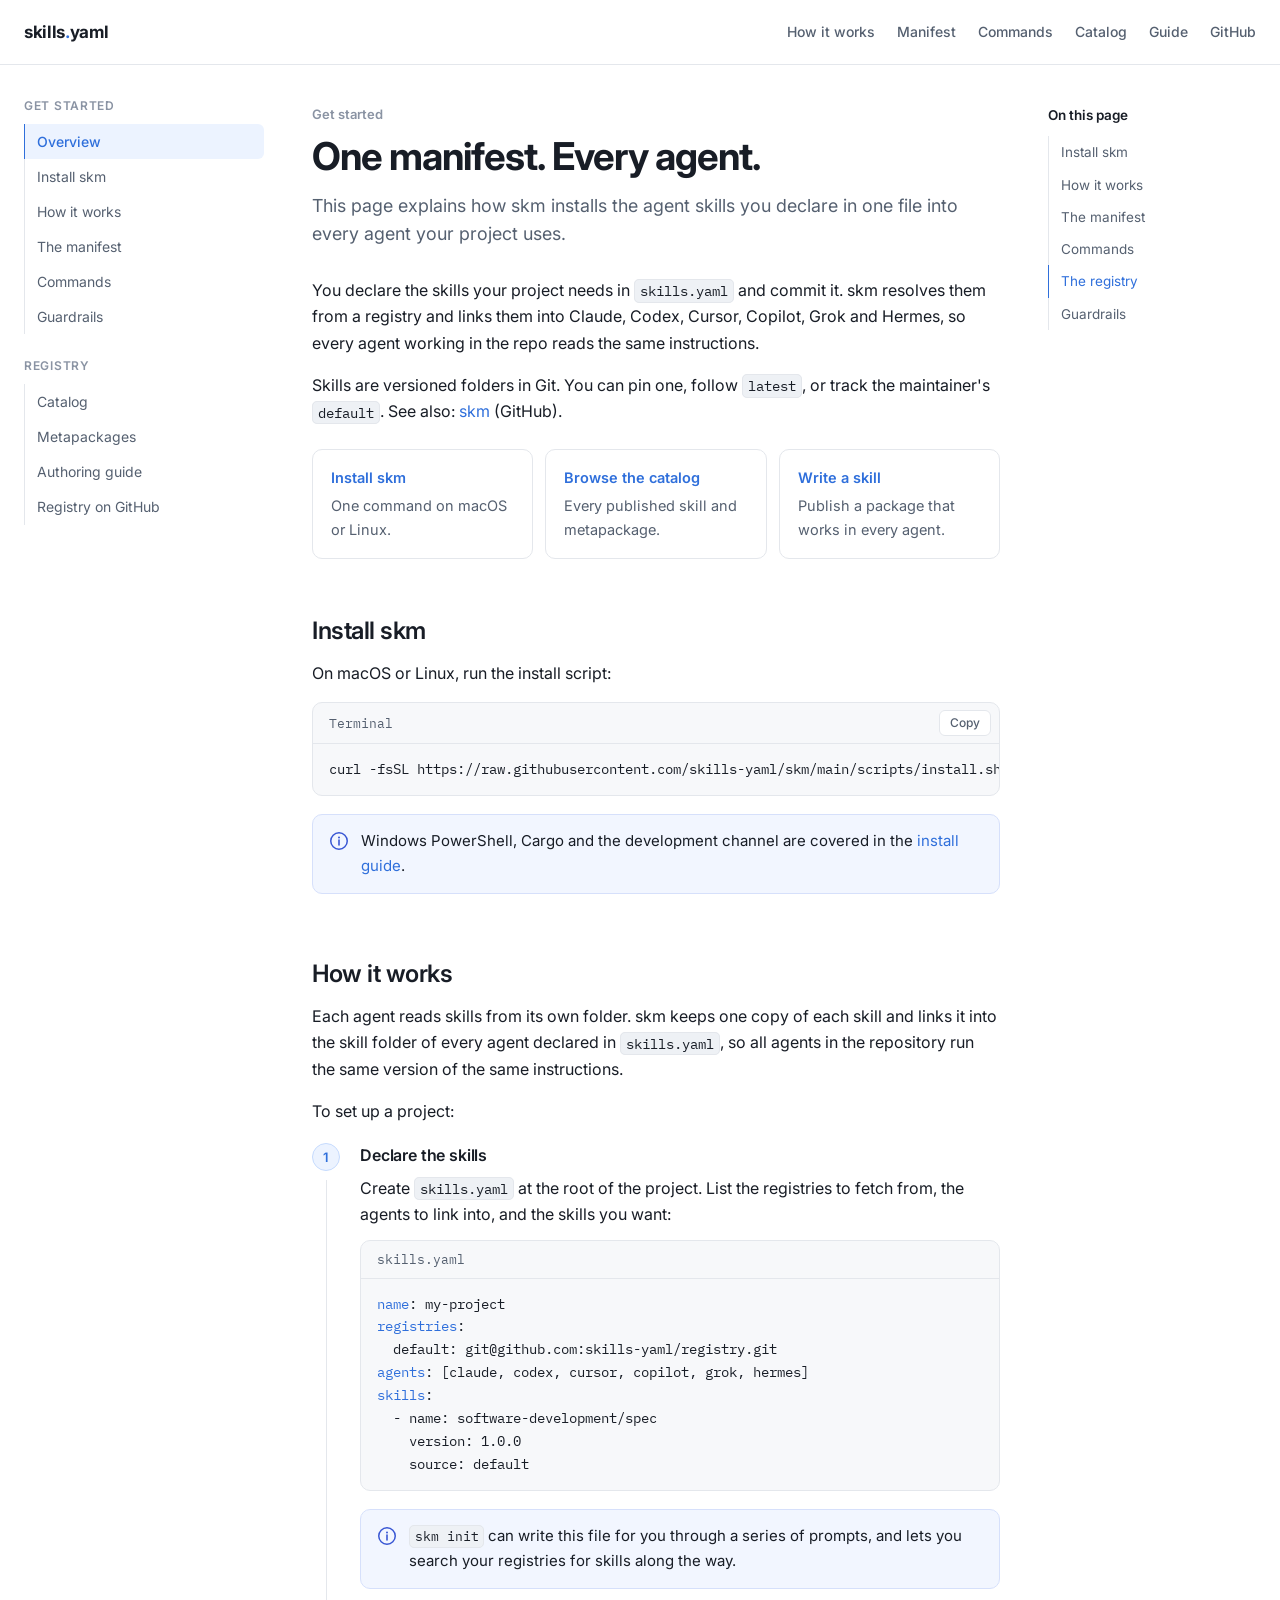
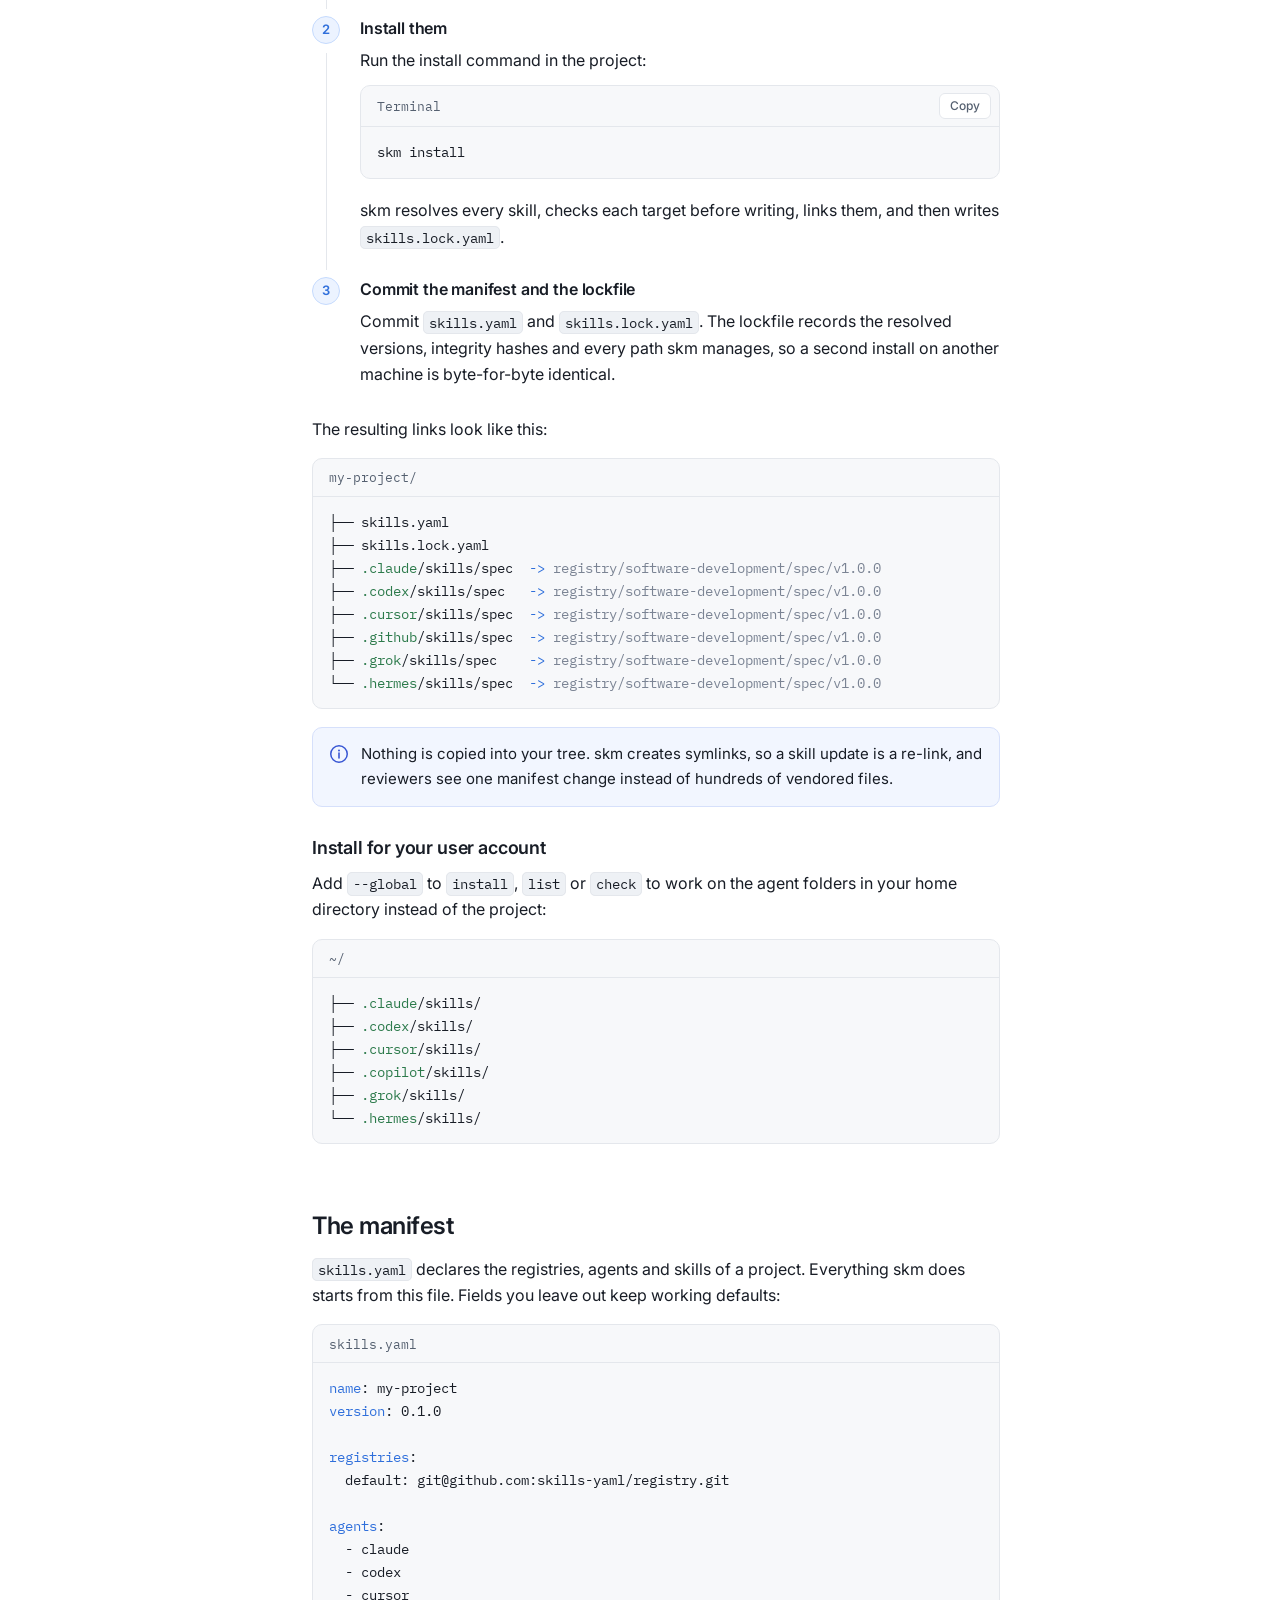
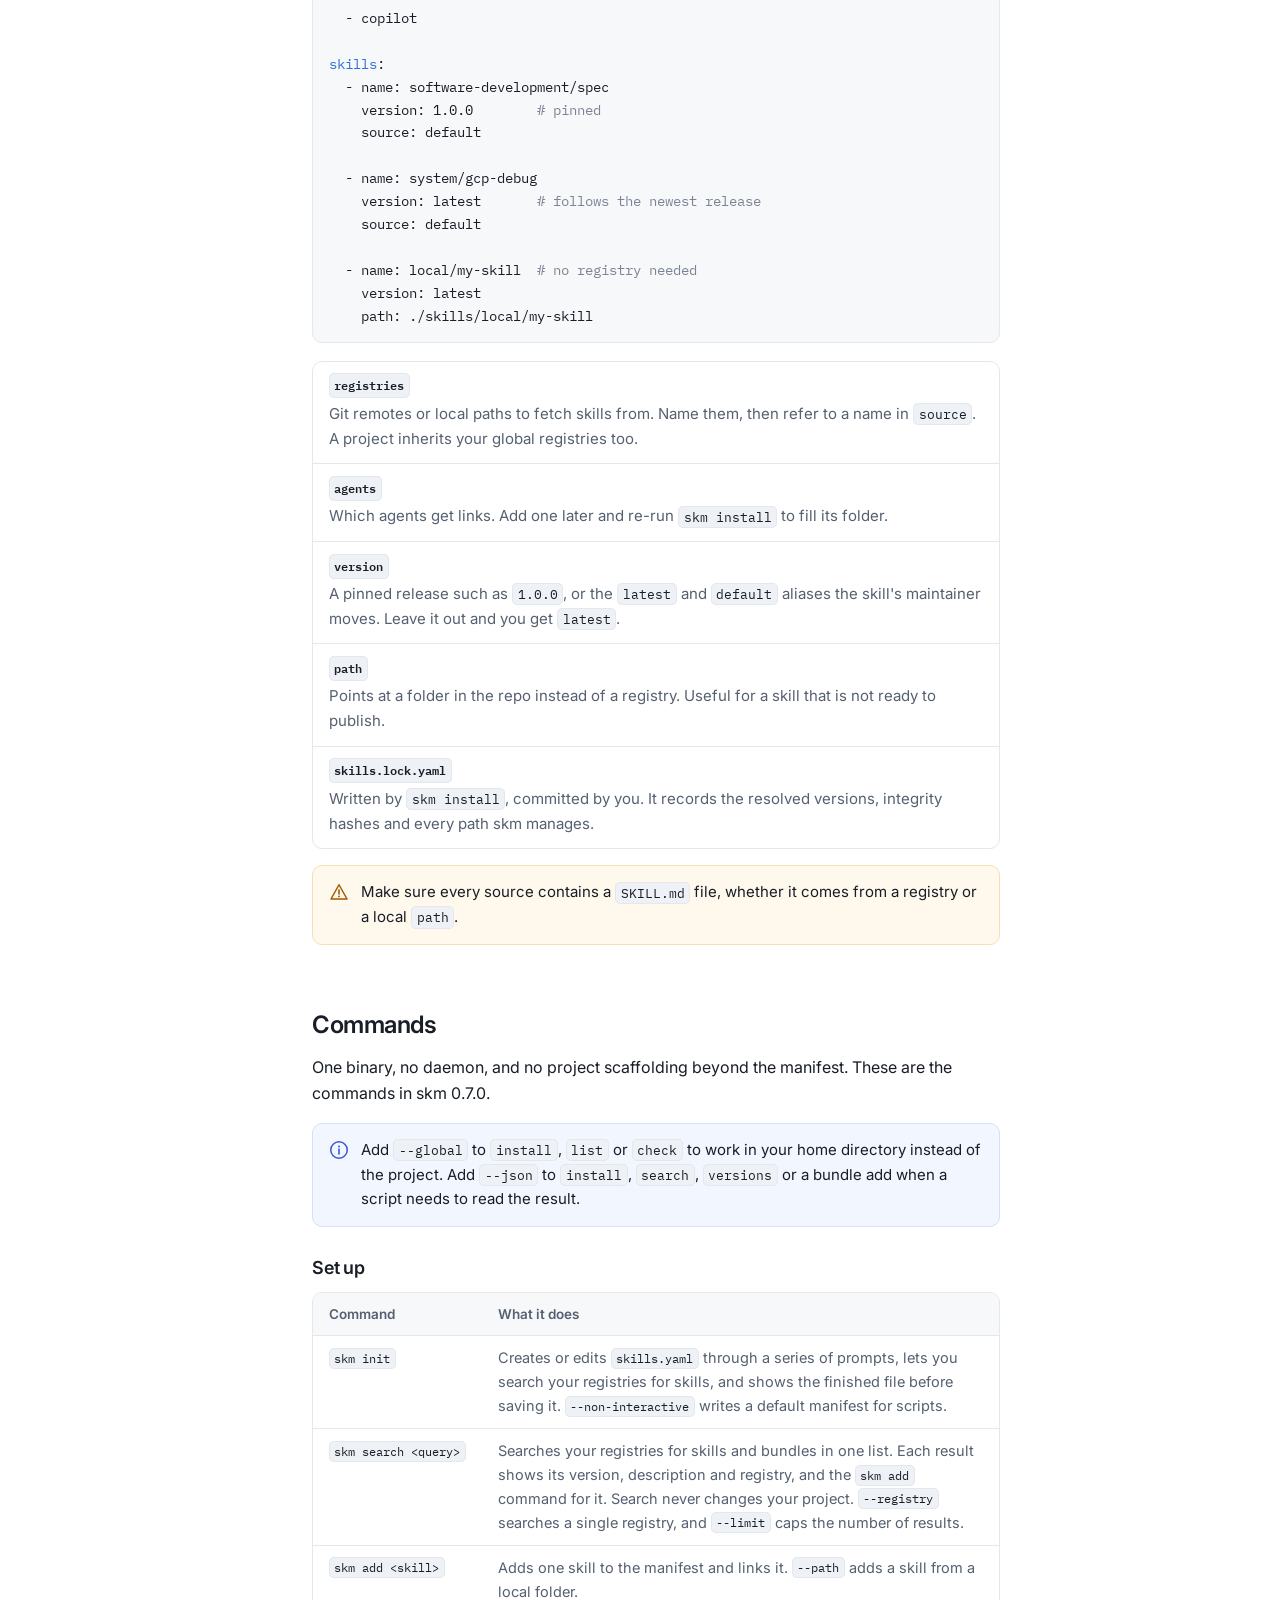
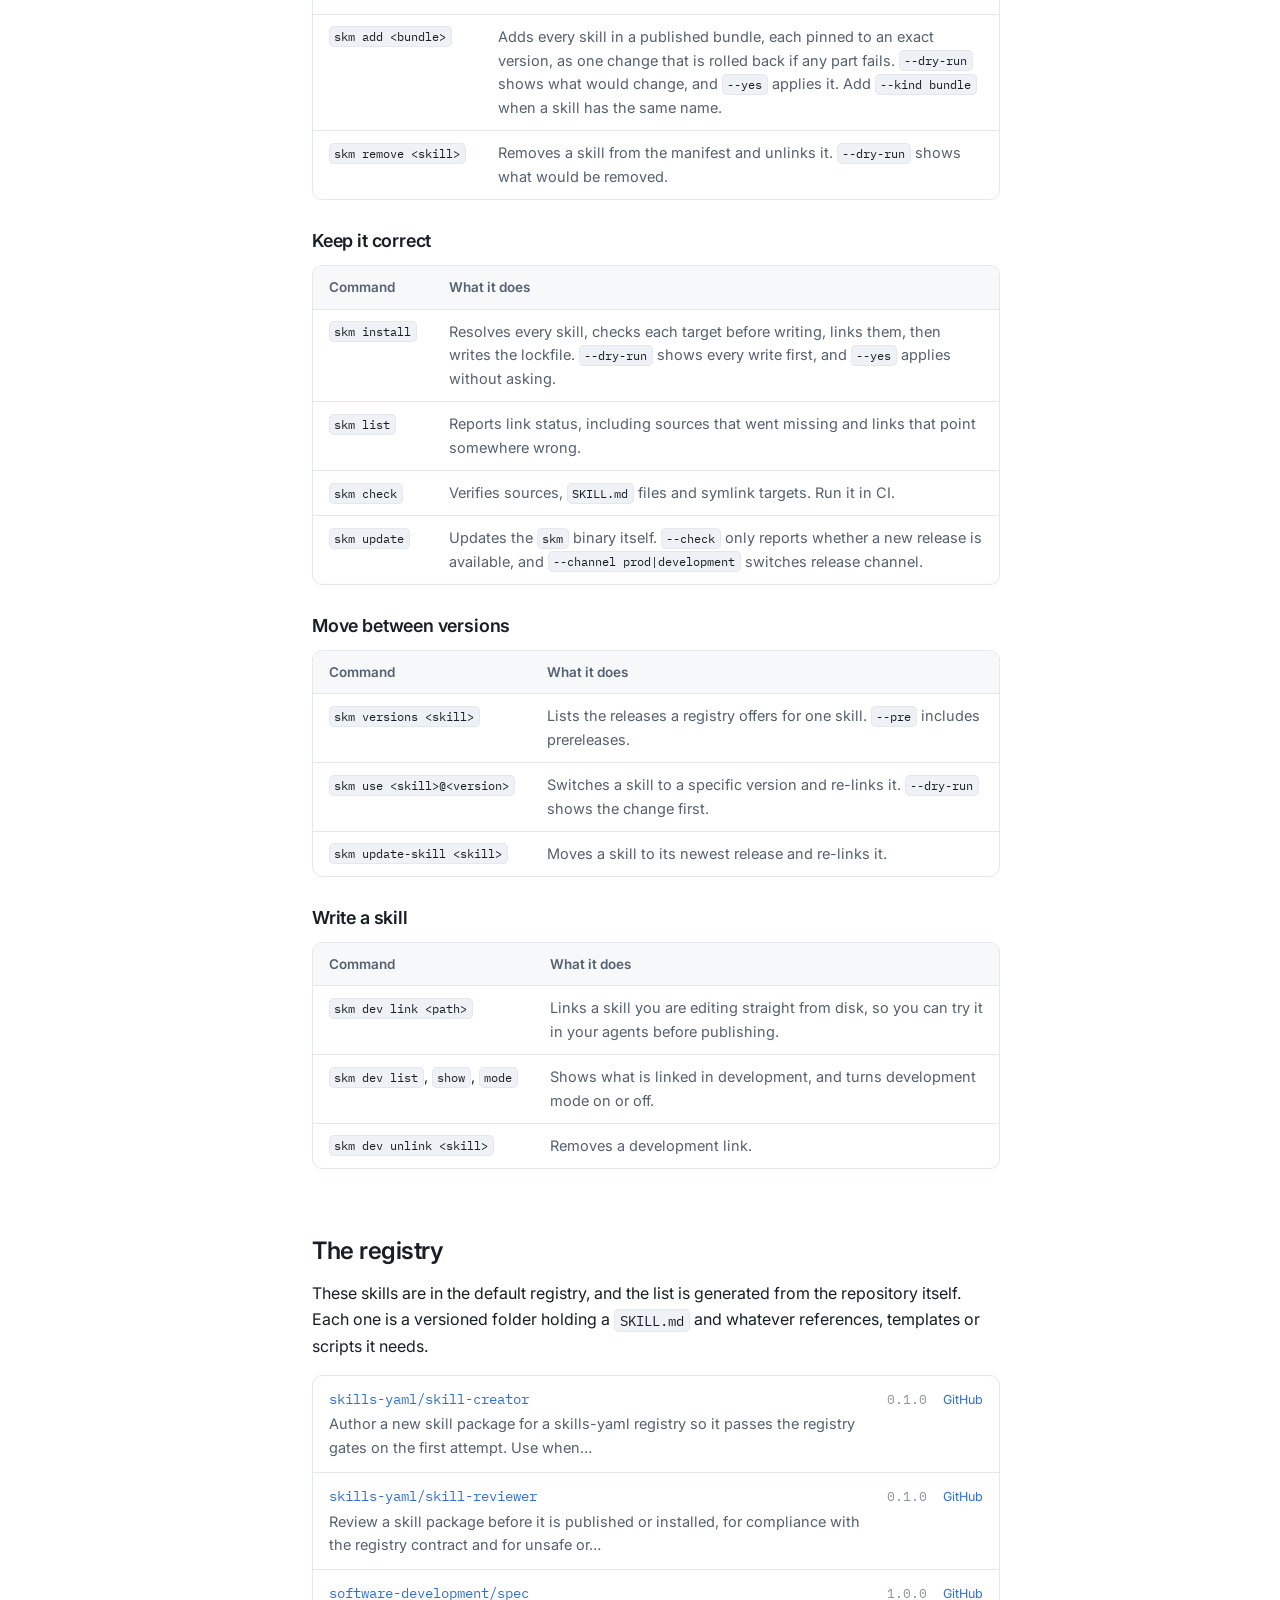
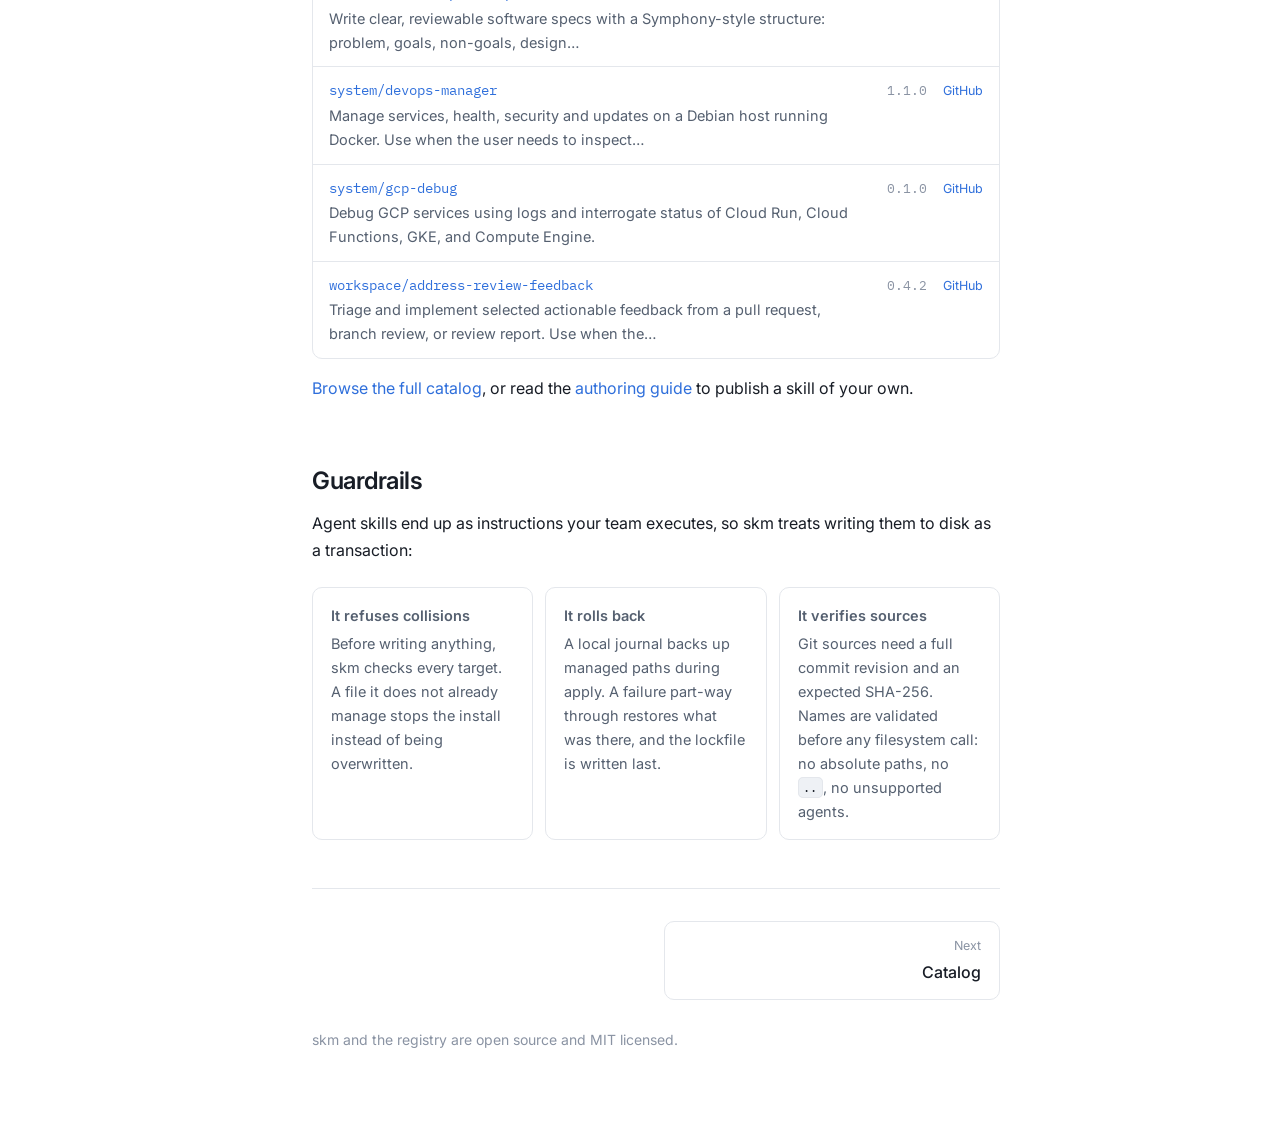
==== index.html @ 3444cef5 "feat(catalog): link every skill to its published GitHub contents" ====
<!doctype html>
<html lang="en">
<head>
<meta charset="utf-8">
<meta name="viewport" content="width=device-width, initial-scale=1">
<title>skills.yaml — one manifest, every agent</title>
<meta name="description" content="skm installs the AI agent skills you declare in skills.yaml into Claude, Codex, Cursor, Copilot, Grok and Hermes, as symlinks, from one file you commit.">
<link rel="canonical" href="https://skills-yaml.tech/">
<meta property="og:title" content="skills.yaml — one manifest, every agent">
<meta property="og:description" content="Declare your agent skills once. skm links them into every agent directory in your project.">
<meta property="og:url" content="https://skills-yaml.tech/">
<meta property="og:type" content="website">
<link rel="icon" href="assets/favicon.svg" type="image/svg+xml">
<link rel="preconnect" href="https://fonts.googleapis.com">
<link rel="preconnect" href="https://fonts.gstatic.com" crossorigin>
<link rel="stylesheet" href="https://fonts.googleapis.com/css2?family=Inter:wght@400;500;600;700&family=IBM+Plex+Mono:wght@400;500&display=swap">
<link rel="stylesheet" href="assets/style.css?v=b9570faf57">
</head>
<body>
<a class="skip" href="#main">Skip to content</a>

<header class="docs-header">
  <div class="docs-header-inner">
    <a class="docs-logo" href="/">skills<span>.</span>yaml</a>
    <nav aria-label="Primary">
      <a href="#disk">How it works</a>
      <a href="#manifest">Manifest</a>
      <a href="#commands">Commands</a>
      <a href="catalog.html">Catalog</a>
      <a href="guide.html">Guide</a>
      <a href="https://github.com/skills-yaml/skm">GitHub</a>
    </nav>
  </div>
</header>

<div class="docs-shell">

  <nav class="docs-sidebar" aria-label="Site">
    <p class="docs-sidebar-group">Get started</p>
    <ul>
      <li><a href="index.html" aria-current="page">Overview</a></li>
      <li><a href="index.html#install">Install skm</a></li>
      <li><a href="index.html#disk">How it works</a></li>
      <li><a href="index.html#manifest">The manifest</a></li>
      <li><a href="index.html#commands">Commands</a></li>
      <li><a href="index.html#guardrails">Guardrails</a></li>
    </ul>
    <p class="docs-sidebar-group">Registry</p>
    <ul>
      <li><a href="catalog.html">Catalog</a></li>
      <li><a href="catalog.html#metapackages">Metapackages</a></li>
      <li><a href="guide.html">Authoring guide</a></li>
      <li><a href="https://github.com/skills-yaml/registry">Registry on GitHub</a></li>
    </ul>
  </nav>

  <main id="main" class="docs-main">
    <article class="docs-page">

      <header class="docs-title">
        <p class="docs-crumb">Get started</p>
        <h1>One manifest. Every agent.</h1>
        <p class="docs-lead">This page explains how skm installs the agent skills you declare in one file into every agent your project uses.</p>
      </header>

      <p>You declare the skills your project needs in <code>skills.yaml</code> and commit it. skm resolves them from a registry and links them into Claude, Codex, Cursor, Copilot, Grok and Hermes, so every agent working in the repo reads the same instructions.</p>
      <p>Skills are versioned folders in Git. You can pin one, follow <code>latest</code>, or track the maintainer's <code>default</code>. See also: <a href="https://github.com/skills-yaml/skm">skm</a> (GitHub).</p>

      <div class="cards">
        <a class="card" href="#install"><p class="card-title">Install skm</p><p>One command on macOS or Linux.</p></a>
        <a class="card" href="catalog.html"><p class="card-title">Browse the catalog</p><p>Every published skill and metapackage.</p></a>
        <a class="card" href="guide.html"><p class="card-title">Write a skill</p><p>Publish a package that works in every agent.</p></a>
      </div>

      <section id="install">
        <h2>Install skm</h2>
        <p>On macOS or Linux, run the install script:</p>
        <div class="code">
          <div class="code-title">Terminal<button class="copy" type="button">Copy</button></div>
          <pre>curl -fsSL https://raw.githubusercontent.com/skills-yaml/skm/main/scripts/install.sh | sh</pre>
        </div>
        <div class="hint hint-info" role="note">
          <svg class="hint-icon" viewBox="0 0 20 20" aria-hidden="true"><circle cx="10" cy="10" r="8.25" fill="none" stroke="currentColor" stroke-width="1.5"/><path d="M10 9v5" stroke="currentColor" stroke-width="1.6" stroke-linecap="round"/><circle cx="10" cy="6.4" r="1" fill="currentColor"/></svg>
          <div><p>Windows PowerShell, Cargo and the development channel are covered in the <a href="https://github.com/skills-yaml/skm#install">install guide</a>.</p></div>
        </div>
      </section>

      <section id="disk">
        <h2>How it works</h2>
        <p>Each agent reads skills from its own folder. skm keeps one copy of each skill and links it into the skill folder of every agent declared in <code>skills.yaml</code>, so all agents in the repository run the same version of the same instructions.</p>
        <p>To set up a project:</p>

        <ol class="stepper">
          <li class="step">
            <h4>Declare the skills</h4>
            <p>Create <code>skills.yaml</code> at the root of the project. List the registries to fetch from, the agents to link into, and the skills you want:</p>
            <div class="code">
              <div class="code-title">skills.yaml</div>
              <pre><span class="k">name</span>: my-project
<span class="k">registries</span>:
  default: git@github.com:skills-yaml/registry.git
<span class="k">agents</span>: [claude, codex, cursor, copilot, grok, hermes]
<span class="k">skills</span>:
  - name: software-development/spec
    version: 1.0.0
    source: default</pre>
            </div>
            <div class="hint hint-info" role="note">
              <svg class="hint-icon" viewBox="0 0 20 20" aria-hidden="true"><circle cx="10" cy="10" r="8.25" fill="none" stroke="currentColor" stroke-width="1.5"/><path d="M10 9v5" stroke="currentColor" stroke-width="1.6" stroke-linecap="round"/><circle cx="10" cy="6.4" r="1" fill="currentColor"/></svg>
              <div><p><code>skm init</code> can write this file for you through a series of prompts, and lets you search your registries for skills along the way.</p></div>
            </div>
          </li>
          <li class="step">
            <h4>Install them</h4>
            <p>Run the install command in the project:</p>
            <div class="code">
              <div class="code-title">Terminal<button class="copy" type="button">Copy</button></div>
              <pre>skm install</pre>
            </div>
            <p>skm resolves every skill, checks each target before writing, links them, and then writes <code>skills.lock.yaml</code>.</p>
          </li>
          <li class="step">
            <h4>Commit the manifest and the lockfile</h4>
            <p>Commit <code>skills.yaml</code> and <code>skills.lock.yaml</code>. The lockfile records the resolved versions, integrity hashes and every path skm manages, so a second install on another machine is byte-for-byte identical.</p>
          </li>
        </ol>

        <p>The resulting links look like this:</p>
        <div class="code">
          <div class="code-title">my-project/</div>
          <pre>├── skills.yaml
├── skills.lock.yaml
├── <span class="a">.claude</span>/skills/spec  <span class="k">-&gt;</span> <span class="c">registry/software-development/spec/v1.0.0</span>
├── <span class="a">.codex</span>/skills/spec   <span class="k">-&gt;</span> <span class="c">registry/software-development/spec/v1.0.0</span>
├── <span class="a">.cursor</span>/skills/spec  <span class="k">-&gt;</span> <span class="c">registry/software-development/spec/v1.0.0</span>
├── <span class="a">.github</span>/skills/spec  <span class="k">-&gt;</span> <span class="c">registry/software-development/spec/v1.0.0</span>
├── <span class="a">.grok</span>/skills/spec    <span class="k">-&gt;</span> <span class="c">registry/software-development/spec/v1.0.0</span>
└── <span class="a">.hermes</span>/skills/spec  <span class="k">-&gt;</span> <span class="c">registry/software-development/spec/v1.0.0</span></pre>
        </div>
        <div class="hint hint-info" role="note">
          <svg class="hint-icon" viewBox="0 0 20 20" aria-hidden="true"><circle cx="10" cy="10" r="8.25" fill="none" stroke="currentColor" stroke-width="1.5"/><path d="M10 9v5" stroke="currentColor" stroke-width="1.6" stroke-linecap="round"/><circle cx="10" cy="6.4" r="1" fill="currentColor"/></svg>
          <div><p>Nothing is copied into your tree. skm creates symlinks, so a skill update is a re-link, and reviewers see one manifest change instead of hundreds of vendored files.</p></div>
        </div>

        <h3>Install for your user account</h3>
        <p>Add <code>--global</code> to <code>install</code>, <code>list</code> or <code>check</code> to work on the agent folders in your home directory instead of the project:</p>
        <div class="code">
          <div class="code-title">~/</div>
          <pre>├── <span class="a">.claude</span>/skills/
├── <span class="a">.codex</span>/skills/
├── <span class="a">.cursor</span>/skills/
├── <span class="a">.copilot</span>/skills/
├── <span class="a">.grok</span>/skills/
└── <span class="a">.hermes</span>/skills/</pre>
        </div>
      </section>

      <section id="manifest">
        <h2>The manifest</h2>
        <p><code>skills.yaml</code> declares the registries, agents and skills of a project. Everything skm does starts from this file. Fields you leave out keep working defaults:</p>
        <div class="code">
          <div class="code-title">skills.yaml</div>
          <pre><span class="k">name</span>: my-project
<span class="k">version</span>: 0.1.0

<span class="k">registries</span>:
  default: git@github.com:skills-yaml/registry.git

<span class="k">agents</span>:
  - claude
  - codex
  - cursor
  - copilot

<span class="k">skills</span>:
  - name: software-development/spec
    version: 1.0.0        <span class="c"># pinned</span>
    source: default

  - name: system/gcp-debug
    version: latest       <span class="c"># follows the newest release</span>
    source: default

  - name: local/my-skill  <span class="c"># no registry needed</span>
    version: latest
    path: ./skills/local/my-skill</pre>
        </div>
        <dl class="fields">
          <dt><code>registries</code></dt>
          <dd>Git remotes or local paths to fetch skills from. Name them, then refer to a name in <code>source</code>. A project inherits your global registries too.</dd>
          <dt><code>agents</code></dt>
          <dd>Which agents get links. Add one later and re-run <code>skm install</code> to fill its folder.</dd>
          <dt><code>version</code></dt>
          <dd>A pinned release such as <code>1.0.0</code>, or the <code>latest</code> and <code>default</code> aliases the skill's maintainer moves. Leave it out and you get <code>latest</code>.</dd>
          <dt><code>path</code></dt>
          <dd>Points at a folder in the repo instead of a registry. Useful for a skill that is not ready to publish.</dd>
          <dt><code>skills.lock.yaml</code></dt>
          <dd>Written by <code>skm install</code>, committed by you. It records the resolved versions, integrity hashes and every path skm manages.</dd>
        </dl>
        <div class="hint hint-warning" role="note">
          <svg class="hint-icon" viewBox="0 0 20 20" aria-hidden="true"><path d="M10 2.75 18 17H2z" fill="none" stroke="currentColor" stroke-width="1.5" stroke-linejoin="round"/><path d="M10 8v4" stroke="currentColor" stroke-width="1.6" stroke-linecap="round"/><circle cx="10" cy="14.4" r="0.95" fill="currentColor"/></svg>
          <div><p>Make sure every source contains a <code>SKILL.md</code> file, whether it comes from a registry or a local <code>path</code>.</p></div>
        </div>
      </section>

      <section id="commands">
        <h2>Commands</h2>
        <p>One binary, no daemon, and no project scaffolding beyond the manifest. These are the commands in skm 0.7.0.</p>
        <div class="hint hint-info" role="note">
          <svg class="hint-icon" viewBox="0 0 20 20" aria-hidden="true"><circle cx="10" cy="10" r="8.25" fill="none" stroke="currentColor" stroke-width="1.5"/><path d="M10 9v5" stroke="currentColor" stroke-width="1.6" stroke-linecap="round"/><circle cx="10" cy="6.4" r="1" fill="currentColor"/></svg>
          <div><p>Add <code>--global</code> to <code>install</code>, <code>list</code> or <code>check</code> to work in your home directory instead of the project. Add <code>--json</code> to <code>install</code>, <code>search</code>, <code>versions</code> or a bundle add when a script needs to read the result.</p></div>
        </div>

        <h3>Set up</h3>
        <div class="table-wrap">
          <table class="dtable dtable-commands">
            <thead><tr><th scope="col">Command</th><th scope="col">What it does</th></tr></thead>
            <tbody>
              <tr><th scope="row"><code>skm init</code></th><td>Creates or edits <code>skills.yaml</code> through a series of prompts, lets you search your registries for skills, and shows the finished file before saving it. <code>--non-interactive</code> writes a default manifest for scripts.</td></tr>
              <tr><th scope="row"><code>skm search &lt;query&gt;</code></th><td>Searches your registries for skills and bundles in one list. Each result shows its version, description and registry, and the <code>skm add</code> command for it. Search never changes your project. <code>--registry</code> searches a single registry, and <code>--limit</code> caps the number of results.</td></tr>
              <tr><th scope="row"><code>skm add &lt;skill&gt;</code></th><td>Adds one skill to the manifest and links it. <code>--path</code> adds a skill from a local folder.</td></tr>
              <tr><th scope="row"><code>skm add &lt;bundle&gt;</code></th><td>Adds every skill in a published bundle, each pinned to an exact version, as one change that is rolled back if any part fails. <code>--dry-run</code> shows what would change, and <code>--yes</code> applies it. Add <code>--kind bundle</code> when a skill has the same name.</td></tr>
              <tr><th scope="row"><code>skm remove &lt;skill&gt;</code></th><td>Removes a skill from the manifest and unlinks it. <code>--dry-run</code> shows what would be removed.</td></tr>
            </tbody>
          </table>
        </div>

        <h3>Keep it correct</h3>
        <div class="table-wrap">
          <table class="dtable dtable-commands">
            <thead><tr><th scope="col">Command</th><th scope="col">What it does</th></tr></thead>
            <tbody>
              <tr><th scope="row"><code>skm install</code></th><td>Resolves every skill, checks each target before writing, links them, then writes the lockfile. <code>--dry-run</code> shows every write first, and <code>--yes</code> applies without asking.</td></tr>
              <tr><th scope="row"><code>skm list</code></th><td>Reports link status, including sources that went missing and links that point somewhere wrong.</td></tr>
              <tr><th scope="row"><code>skm check</code></th><td>Verifies sources, <code>SKILL.md</code> files and symlink targets. Run it in CI.</td></tr>
              <tr><th scope="row"><code>skm update</code></th><td>Updates the <code>skm</code> binary itself. <code>--check</code> only reports whether a new release is available, and <code>--channel prod|development</code> switches release channel.</td></tr>
            </tbody>
          </table>
        </div>

        <h3>Move between versions</h3>
        <div class="table-wrap">
          <table class="dtable dtable-commands">
            <thead><tr><th scope="col">Command</th><th scope="col">What it does</th></tr></thead>
            <tbody>
              <tr><th scope="row"><code>skm versions &lt;skill&gt;</code></th><td>Lists the releases a registry offers for one skill. <code>--pre</code> includes prereleases.</td></tr>
              <tr><th scope="row"><code>skm use &lt;skill&gt;@&lt;version&gt;</code></th><td>Switches a skill to a specific version and re-links it. <code>--dry-run</code> shows the change first.</td></tr>
              <tr><th scope="row"><code>skm update-skill &lt;skill&gt;</code></th><td>Moves a skill to its newest release and re-links it.</td></tr>
            </tbody>
          </table>
        </div>

        <h3>Write a skill</h3>
        <div class="table-wrap">
          <table class="dtable dtable-commands">
            <thead><tr><th scope="col">Command</th><th scope="col">What it does</th></tr></thead>
            <tbody>
              <tr><th scope="row"><code>skm dev link &lt;path&gt;</code></th><td>Links a skill you are editing straight from disk, so you can try it in your agents before publishing.</td></tr>
              <tr><th scope="row"><code>skm dev list</code>, <code>show</code>, <code>mode</code></th><td>Shows what is linked in development, and turns development mode on or off.</td></tr>
              <tr><th scope="row"><code>skm dev unlink &lt;skill&gt;</code></th><td>Removes a development link.</td></tr>
            </tbody>
          </table>
        </div>
      </section>

      <section id="registry">
        <h2>The registry</h2>
        <p>These skills are in the default registry, and the list is generated from the repository itself. Each one is a versioned folder holding a <code>SKILL.md</code> and whatever references, templates or scripts it needs.</p>
        <ul class="preview">
        <!-- PREVIEW:START -->
        <li>
          <a href="catalog.html#skill-creator">
            <span class="pv-name">skills-yaml/skill-creator</span>
            <span class="pv-desc">Author a new skill package for a skills-yaml registry so it passes the registry gates on the first attempt. Use when…</span>
          </a>
          <span class="pv-version">0.1.0</span>
          <a class="pv-source" href="https://github.com/skills-yaml/registry/tree/main/skills/skills-yaml/skill-creator/v0.1.0" aria-label="View skills-yaml/skill-creator on GitHub">GitHub</a>
        </li>
        <li>
          <a href="catalog.html#skill-reviewer">
            <span class="pv-name">skills-yaml/skill-reviewer</span>
            <span class="pv-desc">Review a skill package before it is published or installed, for compliance with the registry contract and for unsafe or…</span>
          </a>
          <span class="pv-version">0.1.0</span>
          <a class="pv-source" href="https://github.com/skills-yaml/registry/tree/main/skills/skills-yaml/skill-reviewer/v0.1.0" aria-label="View skills-yaml/skill-reviewer on GitHub">GitHub</a>
        </li>
        <li>
          <a href="catalog.html#spec">
            <span class="pv-name">software-development/spec</span>
            <span class="pv-desc">Write clear, reviewable software specs with a Symphony-style structure: problem, goals, non-goals, design…</span>
          </a>
          <span class="pv-version">1.0.0</span>
          <a class="pv-source" href="https://github.com/skills-yaml/registry/tree/main/skills/software-development/spec/v1.0.0" aria-label="View software-development/spec on GitHub">GitHub</a>
        </li>
        <li>
          <a href="catalog.html#devops-manager">
            <span class="pv-name">system/devops-manager</span>
            <span class="pv-desc">Manage services, health, security and updates on a Debian host running Docker. Use when the user needs to inspect…</span>
          </a>
          <span class="pv-version">1.1.0</span>
          <a class="pv-source" href="https://github.com/skills-yaml/registry/tree/main/skills/system/devops-manager/v1.1.0" aria-label="View system/devops-manager on GitHub">GitHub</a>
        </li>
        <li>
          <a href="catalog.html#gcp-debug">
            <span class="pv-name">system/gcp-debug</span>
            <span class="pv-desc">Debug GCP services using logs and interrogate status of Cloud Run, Cloud Functions, GKE, and Compute Engine.</span>
          </a>
          <span class="pv-version">0.1.0</span>
          <a class="pv-source" href="https://github.com/skills-yaml/registry/tree/main/skills/system/gcp-debug/v0.1.0" aria-label="View system/gcp-debug on GitHub">GitHub</a>
        </li>
        <li>
          <a href="catalog.html#address-review-feedback">
            <span class="pv-name">workspace/address-review-feedback</span>
            <span class="pv-desc">Triage and implement selected actionable feedback from a pull request, branch review, or review report. Use when the…</span>
          </a>
          <span class="pv-version">0.4.2</span>
          <a class="pv-source" href="https://github.com/skills-yaml/registry/tree/main/skills/workspace/address-review-feedback/v0.4.2" aria-label="View workspace/address-review-feedback on GitHub">GitHub</a>
        </li>
        <!-- PREVIEW:END -->
        </ul>
        <p><a href="catalog.html">Browse the full catalog</a>, or read the <a href="guide.html">authoring guide</a> to publish a skill of your own.</p>
      </section>

      <section id="guardrails">
        <h2>Guardrails</h2>
        <p>Agent skills end up as instructions your team executes, so skm treats writing them to disk as a transaction:</p>
        <div class="cards">
          <div class="card"><p class="card-title">It refuses collisions</p><p>Before writing anything, skm checks every target. A file it does not already manage stops the install instead of being overwritten.</p></div>
          <div class="card"><p class="card-title">It rolls back</p><p>A local journal backs up managed paths during apply. A failure part-way through restores what was there, and the lockfile is written last.</p></div>
          <div class="card"><p class="card-title">It verifies sources</p><p>Git sources need a full commit revision and an expected SHA-256. Names are validated before any filesystem call: no absolute paths, no <code>..</code>, no unsupported agents.</p></div>
        </div>
      </section>

      <nav class="pager" aria-label="Pages">
        <a class="pager-next" href="catalog.html"><span>Next</span>Catalog</a>
      </nav>

      <p class="docs-footnote">skm and the registry are open source and MIT licensed.</p>
    </article>
  </main>

  <aside class="docs-toc" aria-label="On this page">
    <p class="docs-toc-title">On this page</p>
    <ul>
      <li><a href="#install">Install skm</a></li>
      <li><a href="#disk">How it works</a></li>
      <li><a href="#manifest">The manifest</a></li>
      <li><a href="#commands">Commands</a></li>
      <li><a href="#registry">The registry</a></li>
      <li><a href="#guardrails">Guardrails</a></li>
    </ul>
  </aside>

</div>

<script src="assets/site.js?v=c14a35b761" defer></script>
</body>
</html>
---- assets/style.css ----
/* skills-yaml.tech — one manifest, every agent.

   Every page is a docs page: a sticky header, site navigation on the left,
   the page outline on the right, and the reading column in between. Light or
   dark follows the system. Procedures are numbered steppers, notes and
   warnings are tinted hints, and code sits in titled blocks. */

:root {
  --bg: #ffffff;
  --bg-2: #f7f8fa;
  --bg-3: #eef1f5;
  --line: #e4e7ec;
  --text: #181d26;
  --text-2: #556070;
  --text-3: #8a93a3;
  --accent: #2f6fdb;
  --accent-bg: #ecf3ff;
  --accent-line: #c5dafd;
  --info: #3957d4;
  --info-bg: #f2f6ff;
  --info-line: #d6e0fb;
  --warn: #a35a00;
  --warn-bg: #fff8ec;
  --warn-line: #f6dfb5;
  --danger: #c4262e;
  --danger-bg: #fff3f1;
  --danger-line: #f8d3cd;
  --ok: #2c7a4b;
  --code-c: #7b8494;
  --sans: "Inter", system-ui, -apple-system, "Segoe UI", sans-serif;
  --mono: "IBM Plex Mono", ui-monospace, SFMono-Regular, Menlo, monospace;
  --header: 64px;
}
@media (prefers-color-scheme: dark) {
  :root {
    --bg: #1d1d1d;
    --bg-2: #232427;
    --bg-3: #2a2c31;
    --line: #33363c;
    --text: #eef0f3;
    --text-2: #b3b9c4;
    --text-3: #828a97;
    --accent: #5fa3fa;
    --accent-bg: #222a36;
    --accent-line: #31455e;
    --info: #a4b8f4;
    --info-bg: #20232a;
    --info-line: #323a50;
    --warn: #f2c27a;
    --warn-bg: #2a251e;
    --warn-line: #4a3d28;
    --danger: #f8a8a1;
    --danger-bg: #2b2020;
    --danger-line: #4d3230;
    --ok: #74d6a0;
    --code-c: #8a93a3;
    color-scheme: dark;
  }
}

*, *::before, *::after { box-sizing: border-box; }
html { -webkit-text-size-adjust: 100%; }

body {
  margin: 0;
  background: var(--bg);
  color: var(--text);
  font-family: var(--sans);
  font-size: 16px;
  line-height: 1.65;
}

h1, h2, h3, h4, p { margin: 0; }
ul, ol, dl { margin: 0; padding: 0; }
li { list-style: none; }
a { color: var(--accent); text-decoration: none; }
a:hover { text-decoration: underline; }
code, pre { font-family: var(--mono); }
strong { font-weight: 600; }

:focus-visible { outline: 2px solid var(--accent); outline-offset: 2px; border-radius: 3px; }

.skip { position: absolute; left: -9999px; top: 0; background: var(--bg); padding: 10px 16px; z-index: 30; }
.skip:focus { left: 8px; top: 8px; }

/* ---------- header ---------- */

.docs-header {
  position: sticky; top: 0; z-index: 20;
  background: color-mix(in srgb, var(--bg) 88%, transparent);
  backdrop-filter: blur(12px); -webkit-backdrop-filter: blur(12px);
  box-shadow: 0 1px 0 var(--line);
}
.docs-header-inner {
  max-width: 1440px; margin-inline: auto; padding: 0 24px; min-height: var(--header);
  display: flex; align-items: center; gap: 24px;
}
.docs-logo { font-weight: 700; font-size: 17px; letter-spacing: -0.02em; color: var(--text); margin-right: auto; }
.docs-logo:hover { text-decoration: none; }
.docs-logo span { color: var(--accent); }
.docs-header nav { display: flex; gap: 22px; font-size: 14px; font-weight: 500; }
.docs-header nav a { color: var(--text-2); white-space: nowrap; }
.docs-header nav a:hover, .docs-header nav a[aria-current="page"] { color: var(--accent); text-decoration: none; }

/* ---------- three columns ---------- */

.docs-shell {
  max-width: 1440px; margin-inline: auto; padding-inline: 24px;
  display: grid; grid-template-columns: minmax(0, 1fr); gap: 48px;
}
@media (min-width: 1024px) { .docs-shell { grid-template-columns: 15rem minmax(0, 1fr); } }
@media (min-width: 1280px) { .docs-shell { grid-template-columns: 15rem minmax(0, 1fr) 13rem; } }

/* left: site navigation, a list on a hairline with the current page marked */
.docs-sidebar { display: none; }
@media (min-width: 1024px) {
  .docs-sidebar {
    display: block; position: sticky; top: var(--header); align-self: start;
    max-height: calc(100vh - var(--header)); overflow-y: auto; padding-block: 32px; font-size: 14px;
  }
}
.docs-sidebar-group {
  font-size: 12px; font-weight: 600; text-transform: uppercase; letter-spacing: 0.06em;
  color: var(--text-3); margin: 22px 0 8px;
}
.docs-sidebar-group:first-child { margin-top: 0; }
.docs-sidebar ul { border-left: 1px solid var(--line); }
.docs-sidebar a {
  display: block; padding: 6px 12px; margin-left: -1px; border-left: 1px solid transparent;
  color: var(--text-2); border-radius: 0 6px 6px 0;
}
.docs-sidebar a:hover { color: var(--text); text-decoration: none; border-left-color: var(--text-3); }
.docs-sidebar a[aria-current="page"] {
  color: var(--accent); font-weight: 500; border-left-color: var(--accent); background: var(--accent-bg);
}

/* right: the page outline */
.docs-toc { display: none; }
@media (min-width: 1280px) {
  .docs-toc { display: block; position: sticky; top: var(--header); align-self: start; padding-block: 40px; font-size: 13.5px; }
}
.docs-toc-title { font-weight: 600; color: var(--text); margin-bottom: 10px; }
.docs-toc ul { border-left: 1px solid var(--line); }
.docs-toc a { display: block; padding: 5px 12px; margin-left: -1px; border-left: 1px solid transparent; color: var(--text-2); }
.docs-toc a:hover { color: var(--text); text-decoration: none; }
.docs-toc a[aria-current="true"] { color: var(--accent); border-left-color: var(--accent); }

/* ---------- the page ---------- */

.docs-main { min-width: 0; padding-block: 40px 72px; }
.docs-page { max-width: 46rem; margin-inline: auto; }
.docs-page > p, .docs-page section > p { margin-bottom: 16px; }

.docs-title { margin-bottom: 28px; }
.docs-crumb { font-size: 13px; font-weight: 600; color: var(--text-3); margin-bottom: 8px; }
.docs-crumb a { color: var(--accent); }
.docs-title h1 { font-size: clamp(1.9rem, 5vw, 2.4rem); font-weight: 700; letter-spacing: -0.025em; line-height: 1.2; }
.docs-lead { margin-top: 12px; font-size: 1.12rem; color: var(--text-2); line-height: 1.6; }

.docs-page section { padding-top: 24px; scroll-margin-top: calc(var(--header) + 20px); }
.docs-page h2 {
  font-size: 1.5rem; font-weight: 600; letter-spacing: -0.02em; line-height: 1.3;
  margin: 24px 0 14px; scroll-margin-top: calc(var(--header) + 20px);
}
.docs-page h3 { font-size: 1.12rem; font-weight: 600; letter-spacing: -0.01em; line-height: 1.4; margin: 28px 0 10px; }
.docs-page h4 { font-size: 1rem; font-weight: 600; line-height: 1.4; margin-bottom: 8px; letter-spacing: -0.01em; }
.docs-page .step { scroll-margin-top: calc(var(--header) + 20px); }

.docs-page :not(pre) > code {
  font-size: 0.86em; padding: 0.12em 0.36em; border-radius: 5px;
  background: var(--bg-3); border: 1px solid var(--line); color: var(--text);
  overflow-wrap: anywhere;
}

/* stepper: numbered markers joined by a line */
.stepper { counter-reset: step; margin: 20px 0 24px; }
.step { position: relative; padding: 0 0 28px 48px; counter-increment: step; }
.step::before {
  content: counter(step); position: absolute; left: 0; top: -1px;
  width: 28px; height: 28px; border-radius: 50%;
  display: grid; place-items: center;
  font-size: 13px; font-weight: 600; color: var(--accent);
  background: var(--accent-bg); border: 1px solid var(--accent-line);
}
.step::after {
  content: ""; position: absolute; left: 14px; top: 36px; bottom: 8px;
  width: 1px; background: var(--line);
}
.step:last-child { padding-bottom: 4px; }
.step:last-child::after { display: none; }
.step > p { margin-bottom: 12px; }
.step > :last-child { margin-bottom: 0; }

/* hints */
.hint {
  display: flex; gap: 12px; align-items: flex-start;
  margin: 16px 0; padding: 14px 16px; border-radius: 10px;
  border: 1px solid var(--h-line); background: var(--h-bg); font-size: 15px;
}
.hint-icon { flex: none; width: 20px; height: 20px; margin-top: 2px; color: var(--h-fg); }
.hint p + p, .hint p + ul { margin-top: 8px; }
.hint ul { padding-left: 18px; }
.hint li { list-style: disc; margin-top: 4px; }
.hint-info { --h-fg: var(--info); --h-bg: var(--info-bg); --h-line: var(--info-line); }
.hint-warning { --h-fg: var(--warn); --h-bg: var(--warn-bg); --h-line: var(--warn-line); }
.hint-danger { --h-fg: var(--danger); --h-bg: var(--danger-bg); --h-line: var(--danger-line); }

/* code blocks, optionally with a title bar */
.code { margin: 12px 0 18px; border: 1px solid var(--line); border-radius: 10px; background: var(--bg-2); overflow: hidden; }
.code-title {
  display: flex; align-items: center; justify-content: space-between; gap: 12px;
  padding: 7px 8px 7px 16px; border-bottom: 1px solid var(--line);
  font-family: var(--mono); font-size: 12.5px; color: var(--text-2); min-height: 38px;
}
.code pre { margin: 0; padding: 14px 16px; overflow-x: auto; font-size: 13.5px; line-height: 1.7; color: var(--text); }
.code .c { color: var(--code-c); }
.code .k { color: var(--accent); }
.code .a { color: var(--ok); }

.copy {
  flex: none; border: 1px solid var(--line); border-radius: 6px; background: var(--bg);
  color: var(--text-2); font: 500 12px/1 var(--sans); padding: 6px 10px; cursor: pointer;
}
.copy:hover { color: var(--text); border-color: var(--text-3); }
.copy[data-state="done"] { color: var(--accent); border-color: var(--accent-line); }

/* field lists */
.fields { margin: 12px 0 16px; border: 1px solid var(--line); border-radius: 10px; overflow: hidden; }
.fields dt { padding: 12px 16px 0; font-weight: 600; font-size: 14.5px; }
.fields dd { margin: 0; padding: 4px 16px 12px; color: var(--text-2); font-size: 15px; border-bottom: 1px solid var(--line); }
.fields dd:last-child { border-bottom: 0; }

/* tables */
.table-wrap { margin: 12px 0 18px; border: 1px solid var(--line); border-radius: 10px; overflow-x: auto; }
.dtable { width: 100%; border-collapse: collapse; font-size: 14.5px; }
.dtable th, .dtable td { text-align: left; padding: 10px 16px; border-bottom: 1px solid var(--line); vertical-align: top; }
.dtable thead th { background: var(--bg-2); font-weight: 600; font-size: 13.5px; color: var(--text-2); white-space: nowrap; }
.dtable tbody tr:last-child > * { border-bottom: 0; }
.dtable tbody th { font-weight: 400; }
.dtable td:first-child, .dtable tbody th { color: var(--text); }
.dtable td { color: var(--text-2); }
.dtable td code, .dtable th code { white-space: nowrap; }
.dtable .muted { color: var(--text-3); }
.dtable-commands tbody th { width: 1%; white-space: nowrap; }

/* link cards */
.cards { display: grid; gap: 12px; grid-template-columns: minmax(0, 1fr); margin: 24px 0 8px; }
@media (min-width: 640px) { .cards { grid-template-columns: repeat(3, minmax(0, 1fr)); } }
.card {
  display: block; padding: 16px 18px; border: 1px solid var(--line); border-radius: 10px;
  color: var(--text); background: var(--bg);
}
a.card:hover { border-color: var(--accent); text-decoration: none; }
.card-title { font-weight: 600; margin-bottom: 4px; }
a.card .card-title { color: var(--accent); }
.card p { color: var(--text-2); font-size: 14.5px; }

/* previous / next */
.pager { display: grid; grid-template-columns: 1fr 1fr; gap: 16px; margin-top: 48px; padding-top: 32px; border-top: 1px solid var(--line); }
.pager a {
  display: grid; gap: 2px; padding: 14px 18px; border: 1px solid var(--line); border-radius: 10px;
  font-weight: 500; color: var(--text);
}
.pager a:hover { border-color: var(--accent); color: var(--accent); text-decoration: none; }
.pager span { font-size: 12.5px; font-weight: 400; color: var(--text-3); }
.pager-next { text-align: right; grid-column: 2; }
.docs-footnote { margin-top: 28px; font-size: 14px; color: var(--text-3); }

/* ---------- registry preview on the overview ---------- */

.preview { margin: 12px 0 16px; border: 1px solid var(--line); border-radius: 10px; overflow: hidden; }
.preview li { display: flex; align-items: baseline; gap: 16px; padding: 12px 16px; border-bottom: 1px solid var(--line); }
.preview li:last-child { border-bottom: 0; }
.preview a { flex: 1; min-width: 0; display: grid; gap: 2px; color: inherit; }
.preview a:hover { text-decoration: none; }
.preview a:hover .pv-name { text-decoration: underline; }
.pv-name { font-family: var(--mono); font-size: 13.5px; color: var(--accent); }
.pv-desc { color: var(--text-2); font-size: 14.5px; }
.pv-version { font-family: var(--mono); font-size: 12.5px; color: var(--text-3); }
.preview .pv-source { flex: none; display: inline; font-size: 12.5px; color: var(--accent); }
.preview .pv-source:hover { text-decoration: underline; }

/* ---------- catalog ---------- */

.controls { display: flex; flex-wrap: wrap; gap: 12px; align-items: center; margin: 8px 0 8px; }
.search {
  flex: 1 1 260px; display: flex; align-items: center; gap: 8px; padding-left: 12px;
  border: 1px solid var(--line); border-radius: 8px; background: var(--bg);
}
.search:focus-within { border-color: var(--accent); }
.search label { color: var(--text-3); font-size: 14px; }
.search input {
  flex: 1; min-width: 0; border: 0; padding: 10px 12px 10px 0;
  font: 400 15px var(--sans); background: transparent; color: var(--text);
}
.search input:focus { outline: none; }
.filters { display: flex; flex-wrap: wrap; gap: 8px; }
.filter {
  border: 1px solid var(--line); background: var(--bg); color: var(--text-2);
  font: 500 13.5px var(--sans); padding: 6px 12px; border-radius: 999px; cursor: pointer;
}
.filter:hover { border-color: var(--text-3); color: var(--text); }
.filter[aria-pressed="true"] { background: var(--accent-bg); border-color: var(--accent-line); color: var(--accent); }

.group[hidden], .entry[hidden], .empty[hidden] { display: none; }
.group-head h2 { margin-bottom: 6px; }
.group-head p { color: var(--text-2); margin-bottom: 4px; }

.entry {
  margin: 14px 0; padding: 18px 20px; border: 1px solid var(--line); border-radius: 10px;
  display: grid; gap: 12px; scroll-margin-top: calc(var(--header) + 20px);
}
.entry-head { display: flex; flex-wrap: wrap; align-items: baseline; gap: 4px 12px; }
.entry-name { font-size: 1.05rem; font-weight: 600; letter-spacing: -0.01em; }
.entry-name a { color: var(--text); }
.entry-name a:hover { color: var(--accent); }
.entry-path { font-family: var(--mono); font-size: 12.5px; color: var(--text-2); }
.entry-path span { color: var(--text-3); }
.entry-desc { color: var(--text-2); font-size: 15px; }
.entry-meta { display: grid; grid-template-columns: max-content minmax(0, 1fr); gap: 4px 18px; font-size: 14px; }
.entry-meta dt { color: var(--text-3); }
.entry-meta dd { margin: 0; color: var(--text); min-width: 0; }
.entry-meta code { font-size: 13px; }
.inline { display: flex; flex-wrap: wrap; gap: 4px 14px; }
.inline .tag { font-family: var(--mono); font-size: 12.5px; color: var(--accent); }
.inline a { font-family: var(--mono); font-size: 12.5px; }
.none { color: var(--text-3); }
.entry-more { font-size: 14.5px; }
.entry-add {
  display: flex; align-items: center; gap: 8px; min-width: 0;
  padding: 6px 6px 6px 12px; border: 1px solid var(--line); border-radius: 8px; background: var(--bg-2);
}
.docs-page .entry-add code { padding: 0; border: 0; background: none; overflow-wrap: normal; }
.entry-add code { flex: 1; min-width: 0; overflow-x: auto; white-space: nowrap; font-size: 13px; color: var(--text); }
.empty { padding-block: 40px; color: var(--text-2); }

/* ---------- phones ---------- */

@media (max-width: 640px) {
  .docs-header-inner { flex-wrap: wrap; gap: 4px 20px; padding: 12px 16px; }
  .docs-header nav { width: 100%; overflow-x: auto; gap: 18px; padding-bottom: 2px; scrollbar-width: none; }
  .docs-shell { padding-inline: 16px; }
  .docs-main { padding-top: 28px; }
  .step { padding-left: 40px; }
  .pager { grid-template-columns: 1fr; }
  .pager-next { grid-column: auto; }
  .entry { padding: 16px; }
}
.members .member-version { white-space: nowrap; }
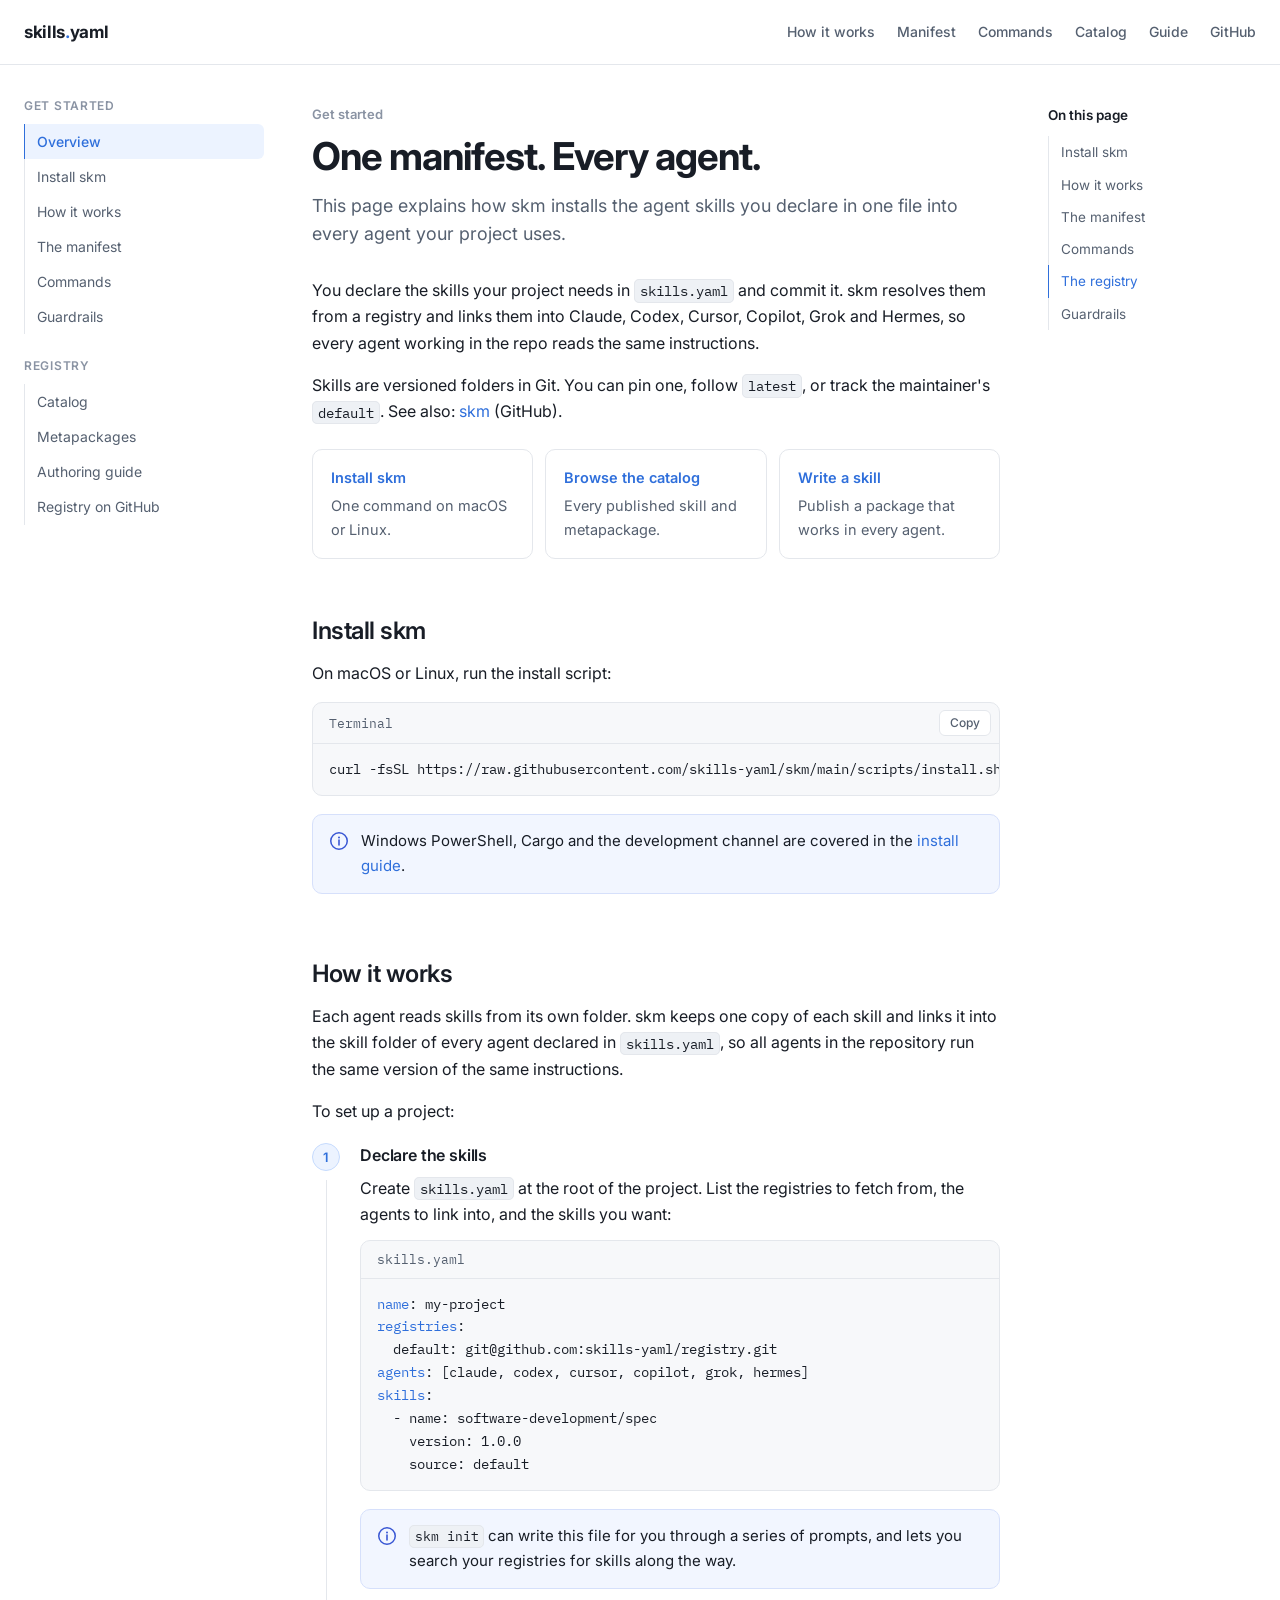
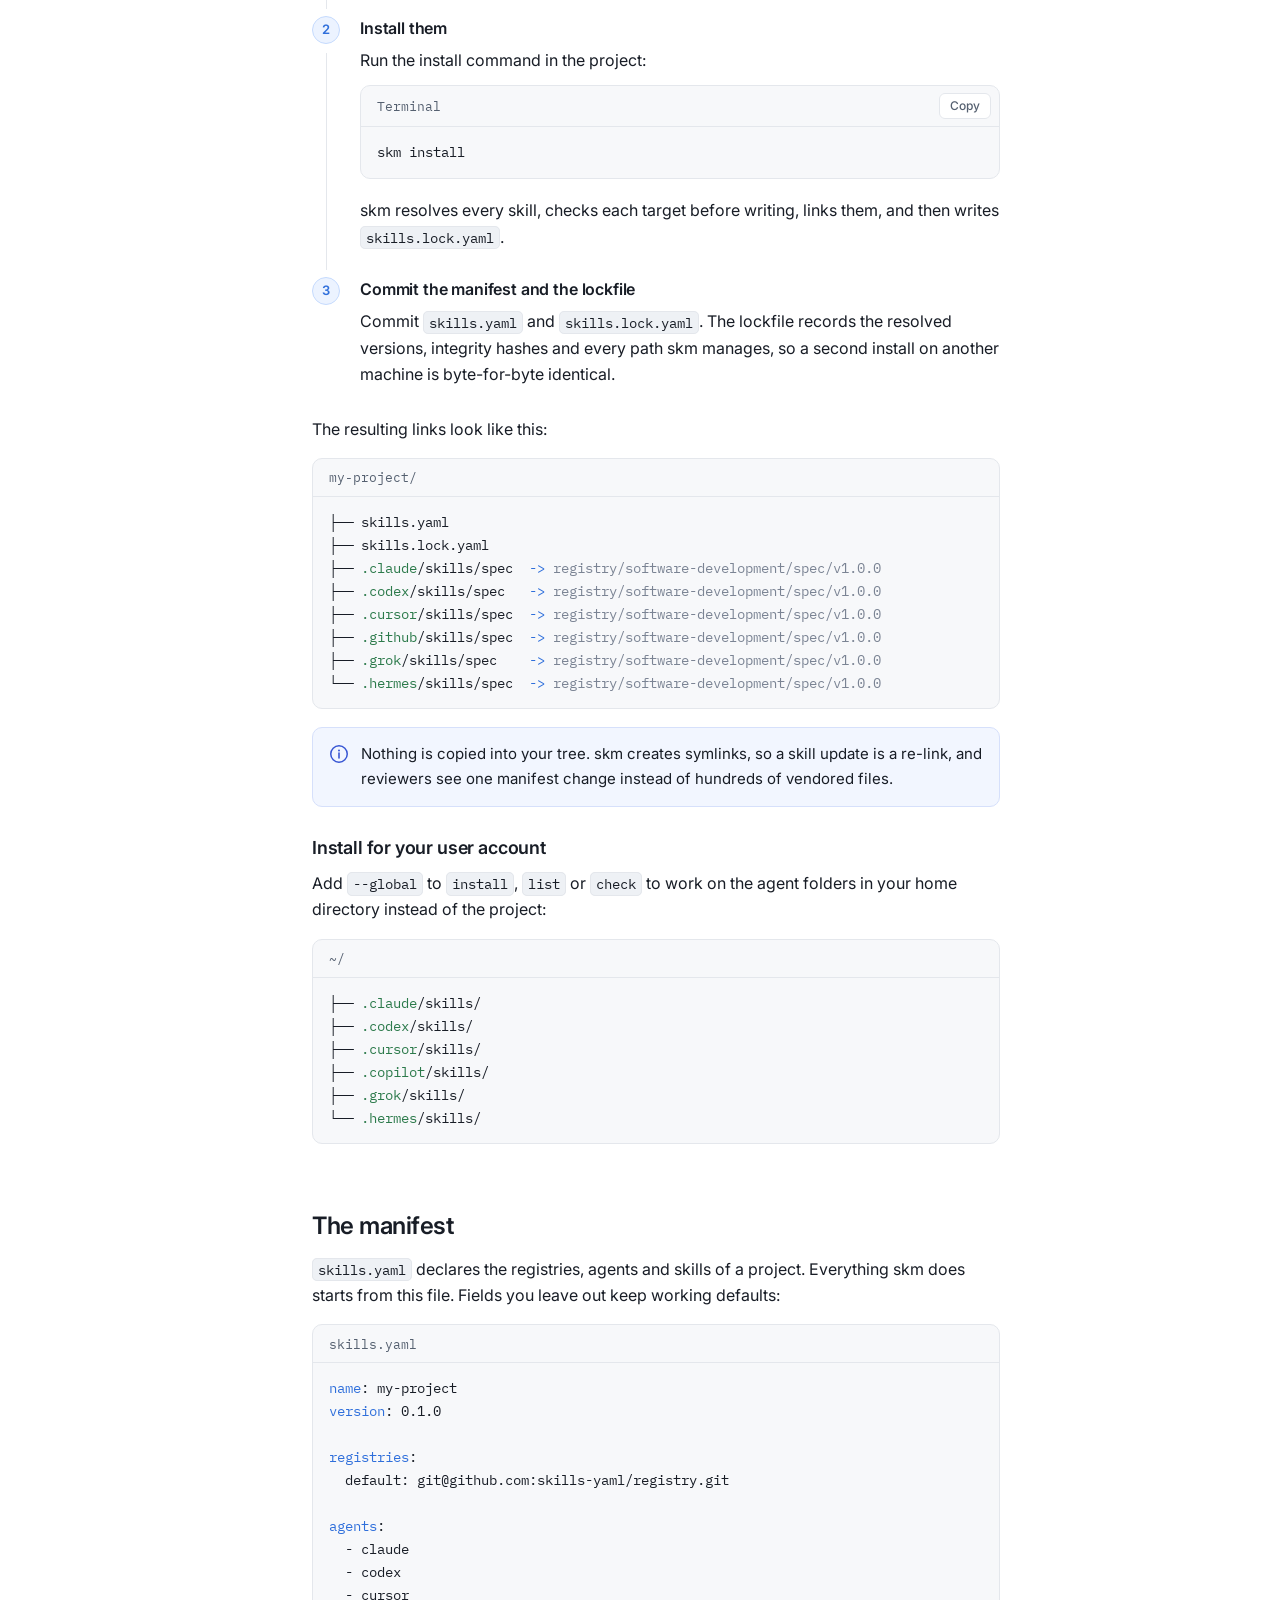
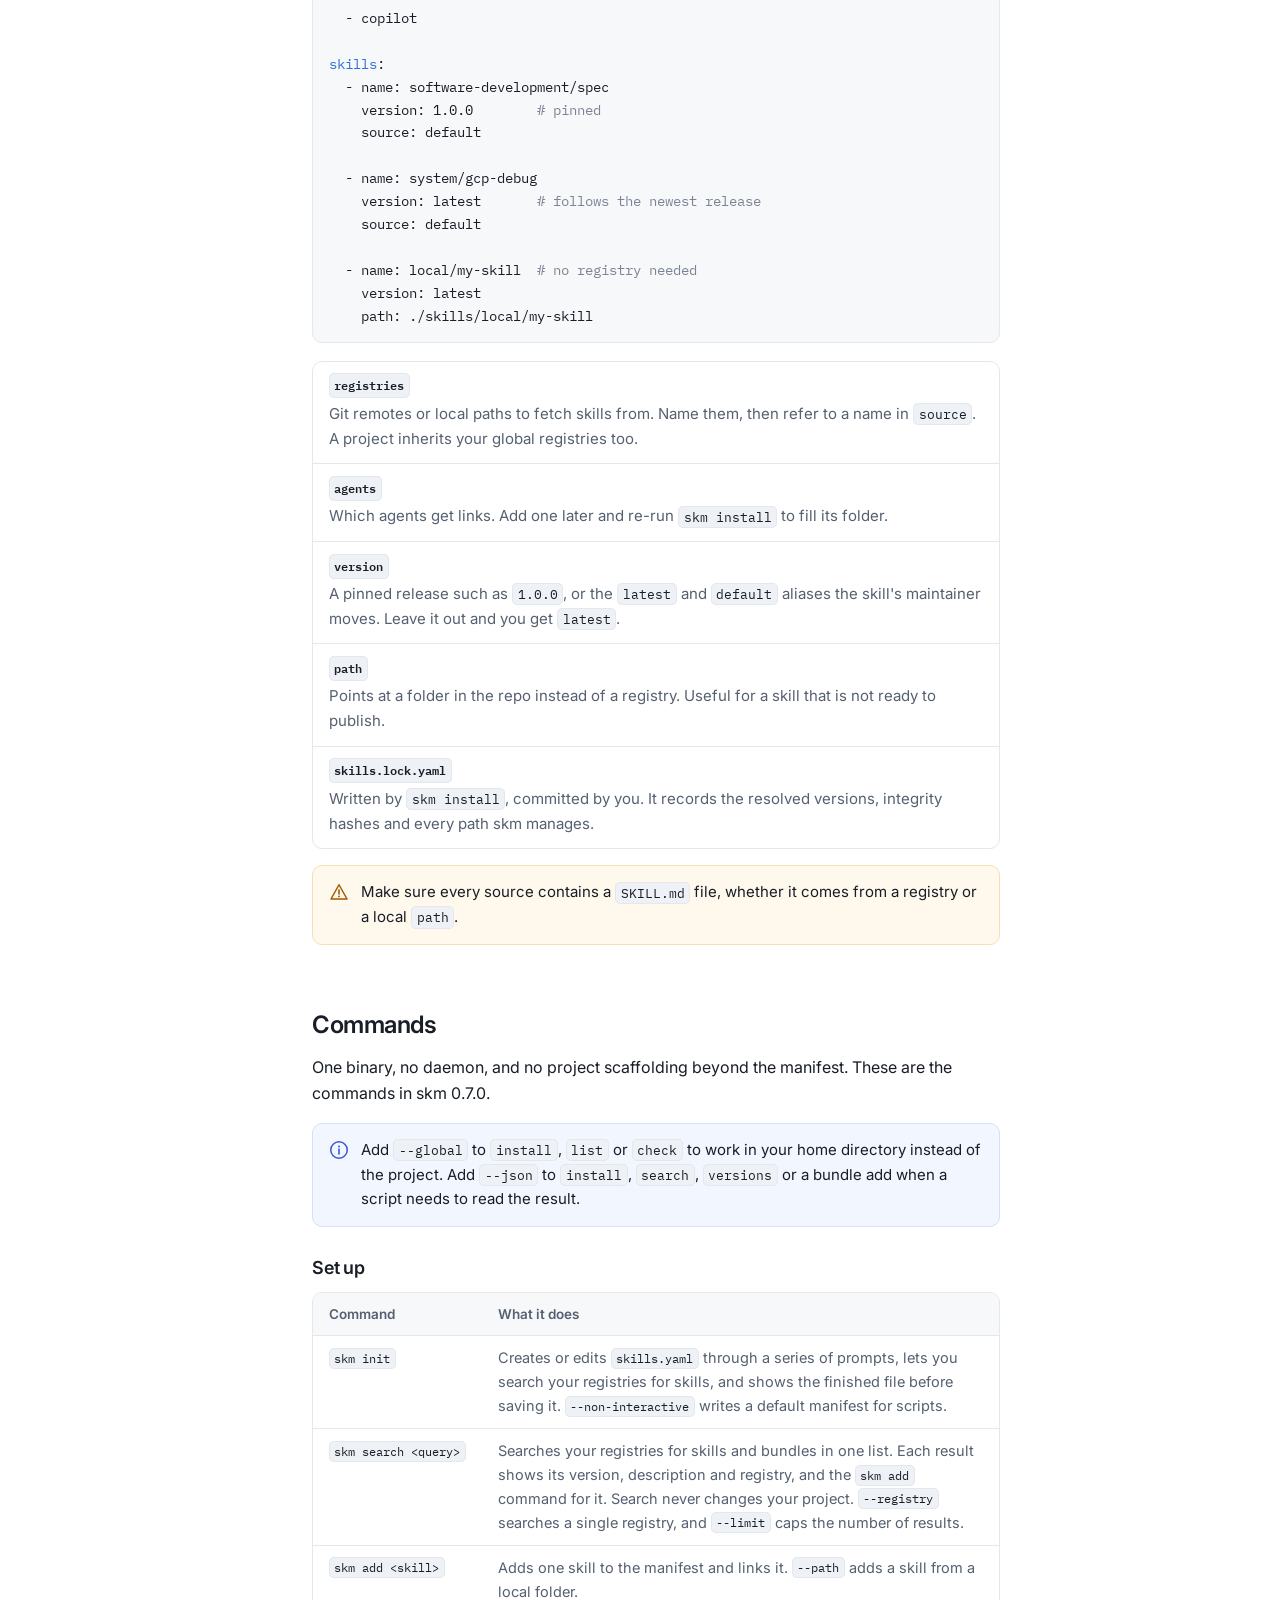
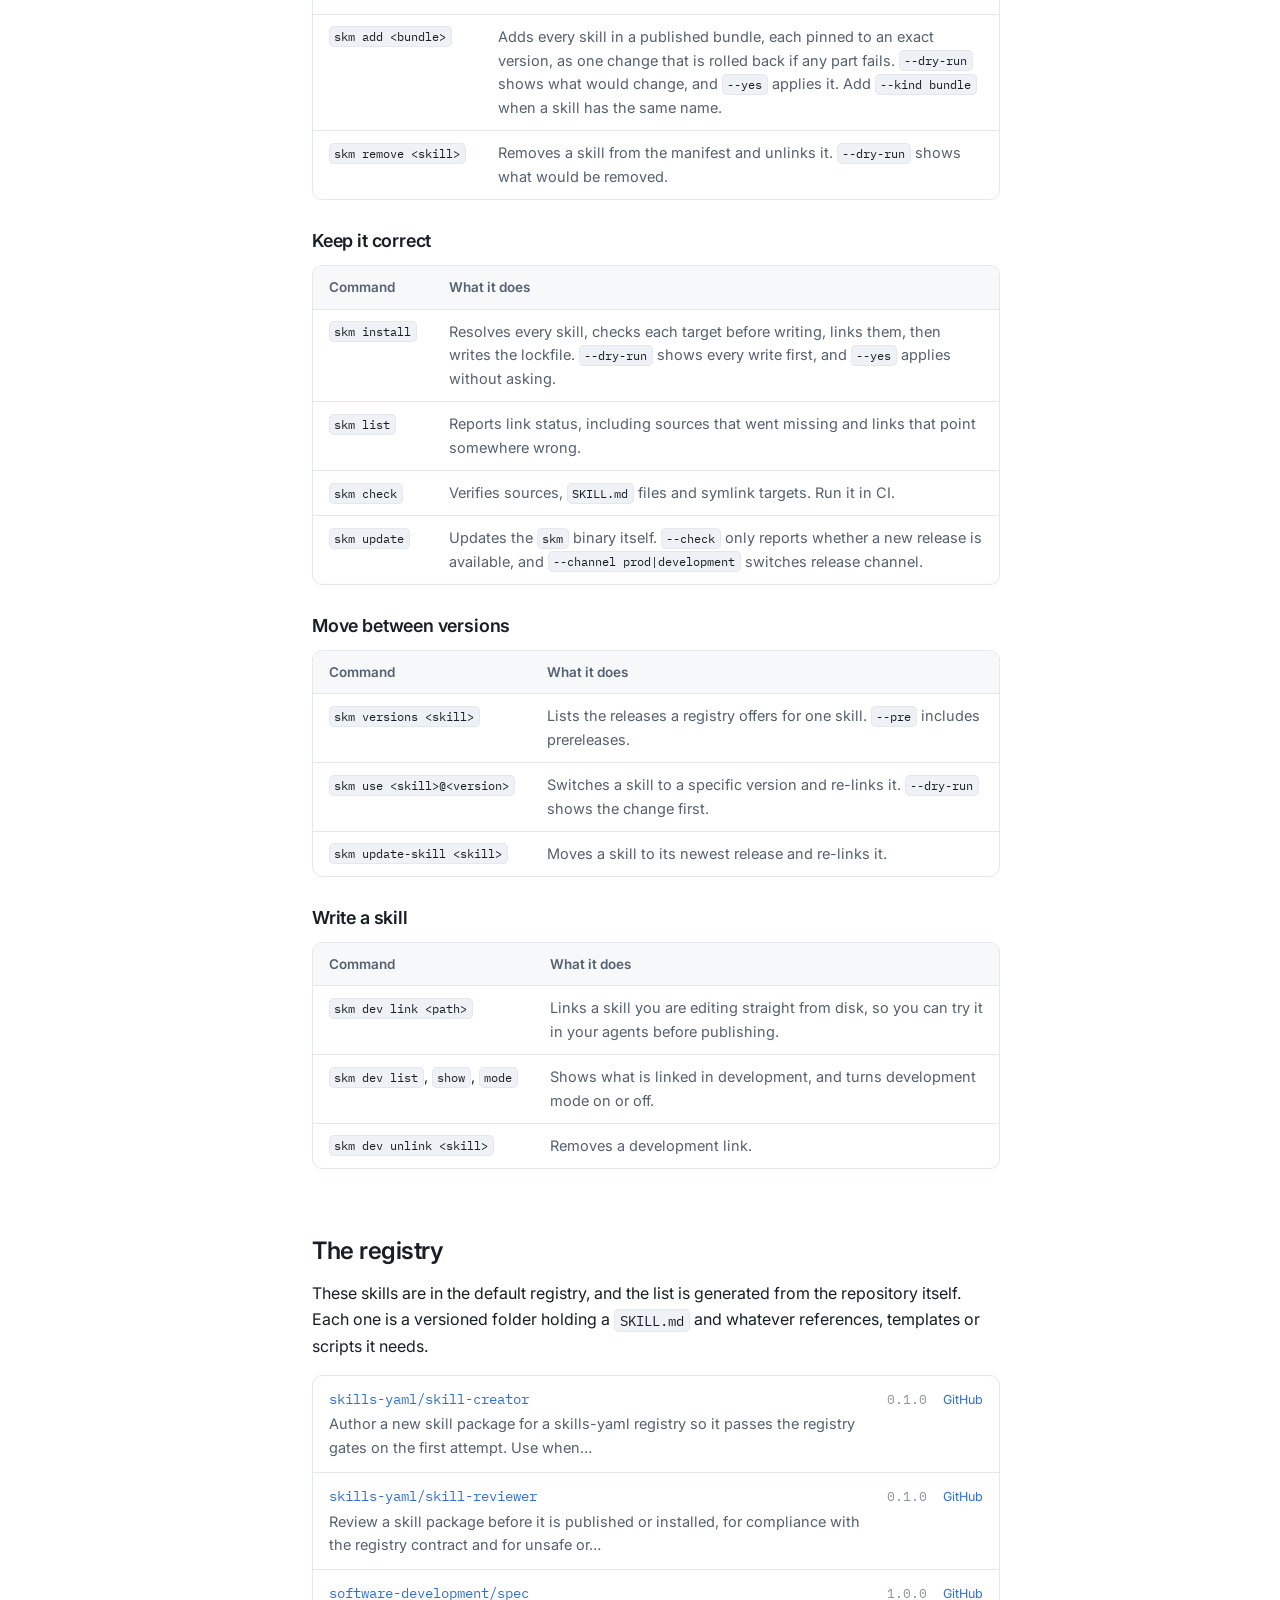
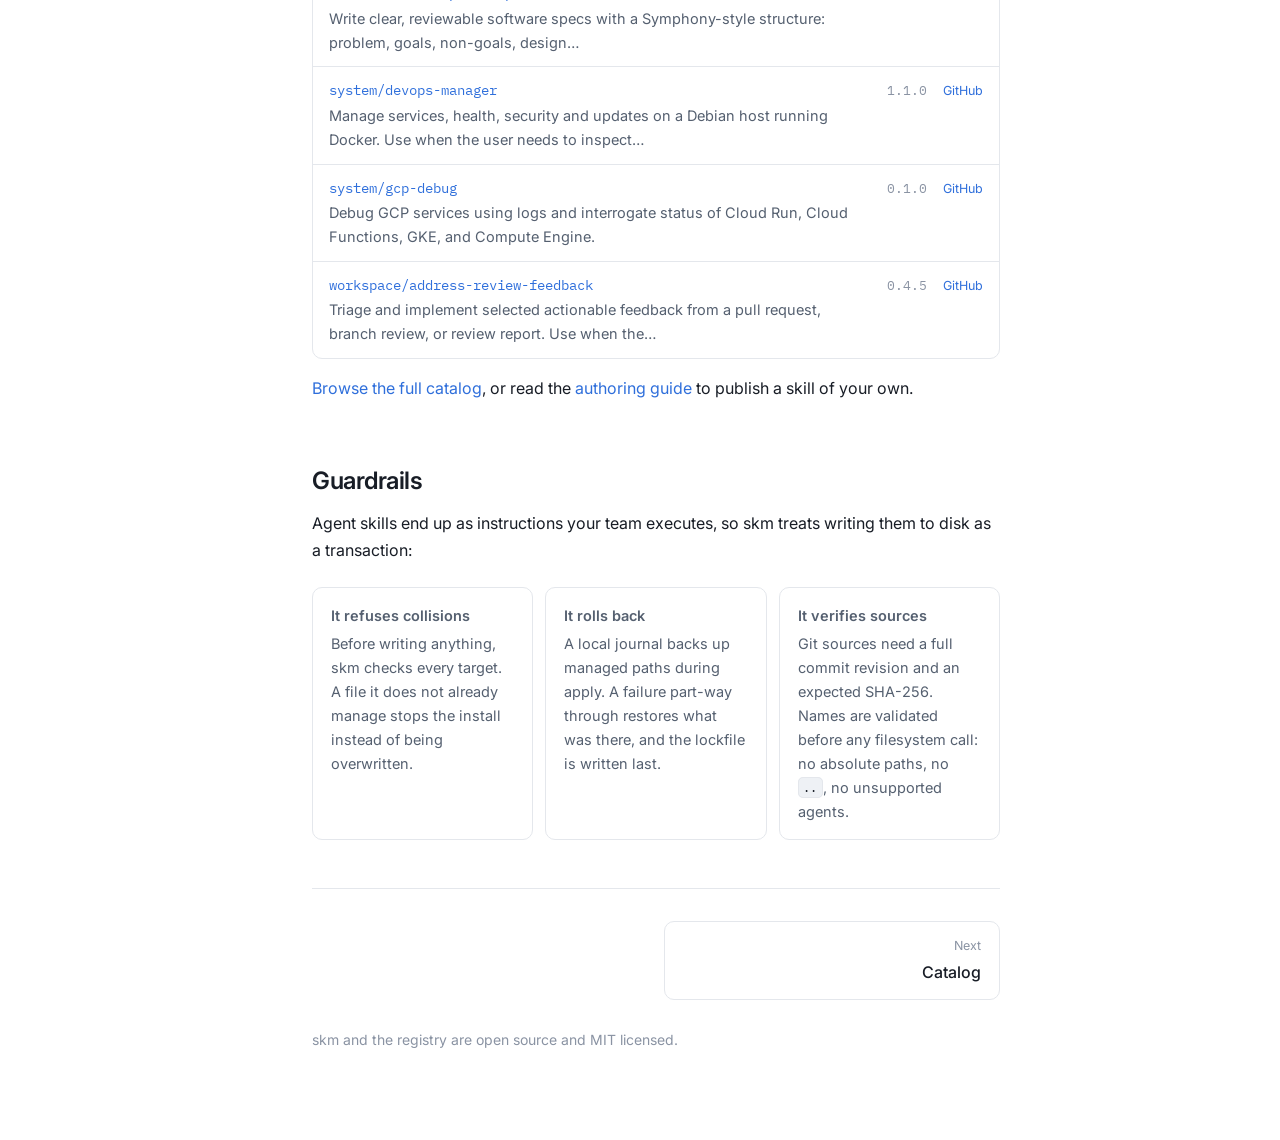
==== commit d9f366e7: "chore(catalog): refresh Workspace toolkit 0.10.0" ====
--- a/index.html
+++ b/index.html
@@ -313,8 +313,8 @@
             <span class="pv-name">workspace/address-review-feedback</span>
             <span class="pv-desc">Triage and implement selected actionable feedback from a pull request, branch review, or review report. Use when the…</span>
           </a>
-          <span class="pv-version">0.4.2</span>
-          <a class="pv-source" href="https://github.com/skills-yaml/registry/tree/main/skills/workspace/address-review-feedback/v0.4.2" aria-label="View workspace/address-review-feedback on GitHub">GitHub</a>
+          <span class="pv-version">0.4.5</span>
+          <a class="pv-source" href="https://github.com/skills-yaml/registry/tree/main/skills/workspace/address-review-feedback/v0.4.5" aria-label="View workspace/address-review-feedback on GitHub">GitHub</a>
         </li>
         <!-- PREVIEW:END -->
         </ul>
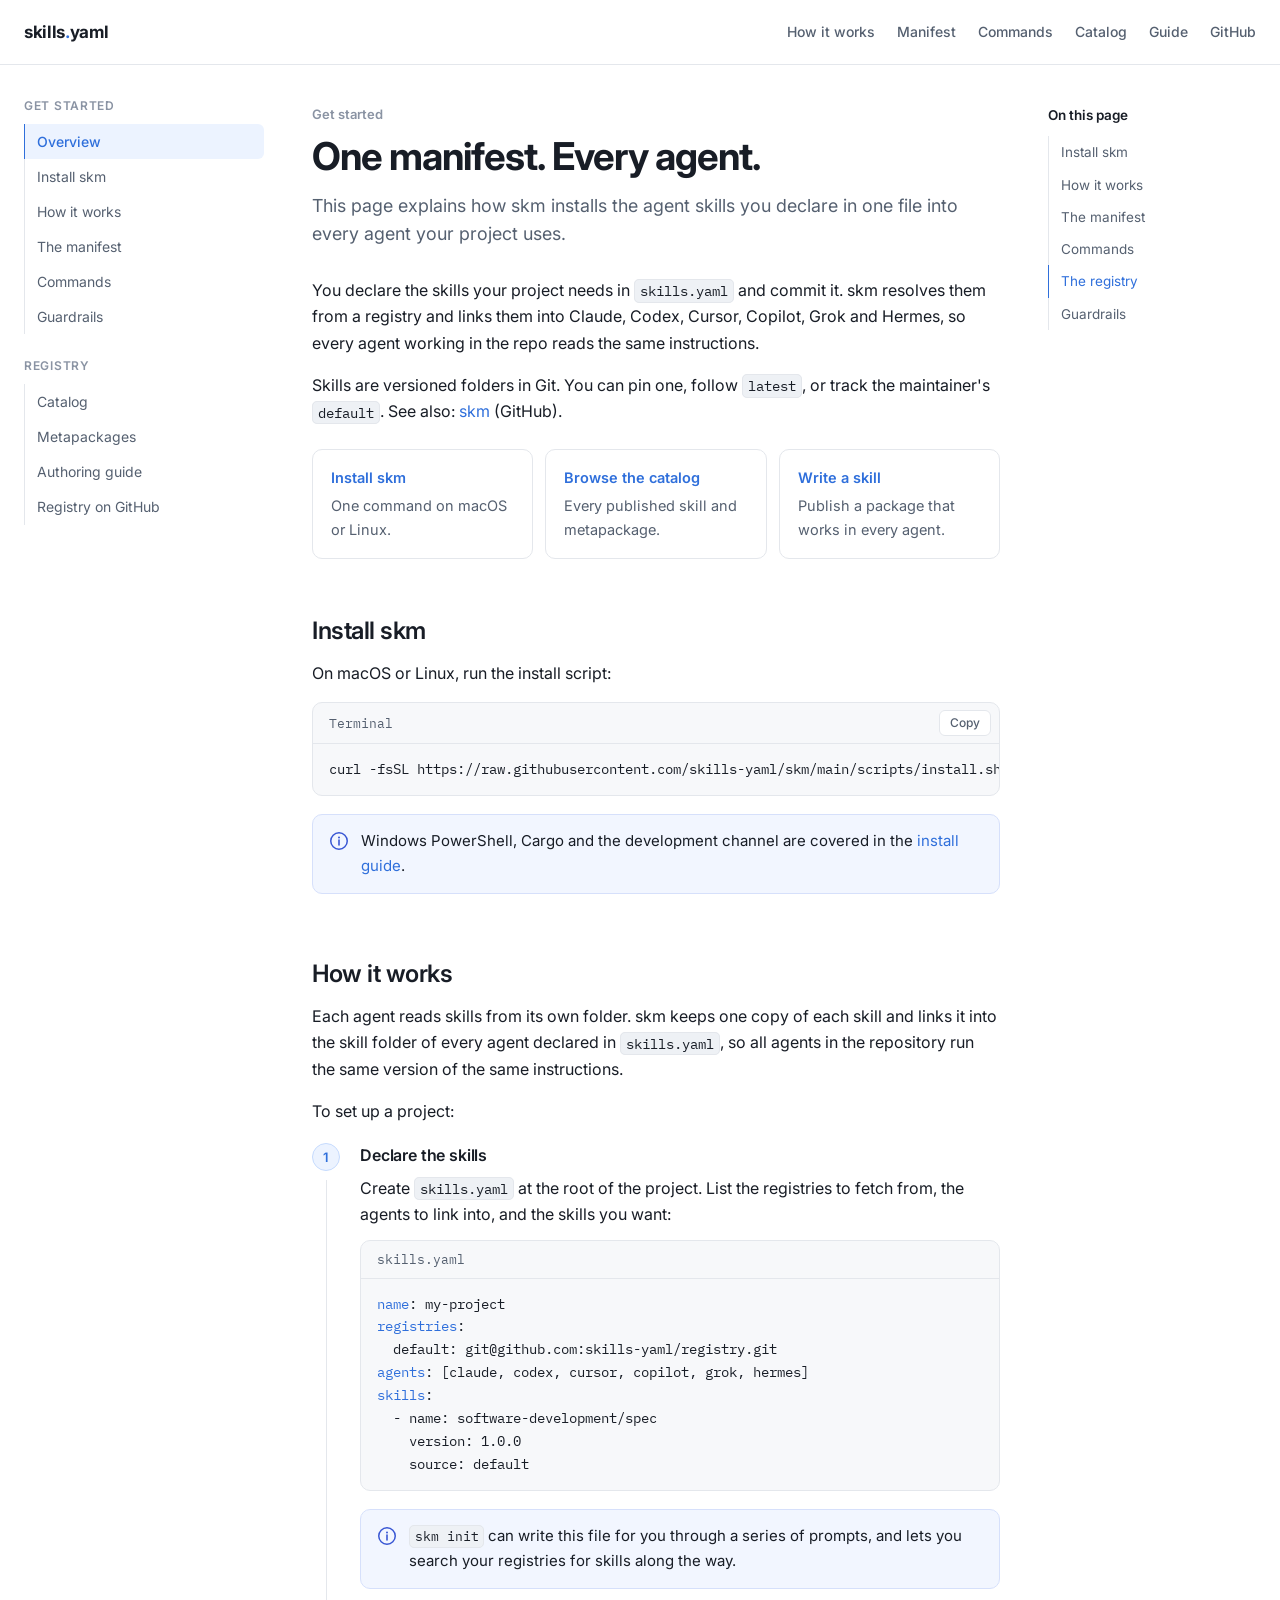
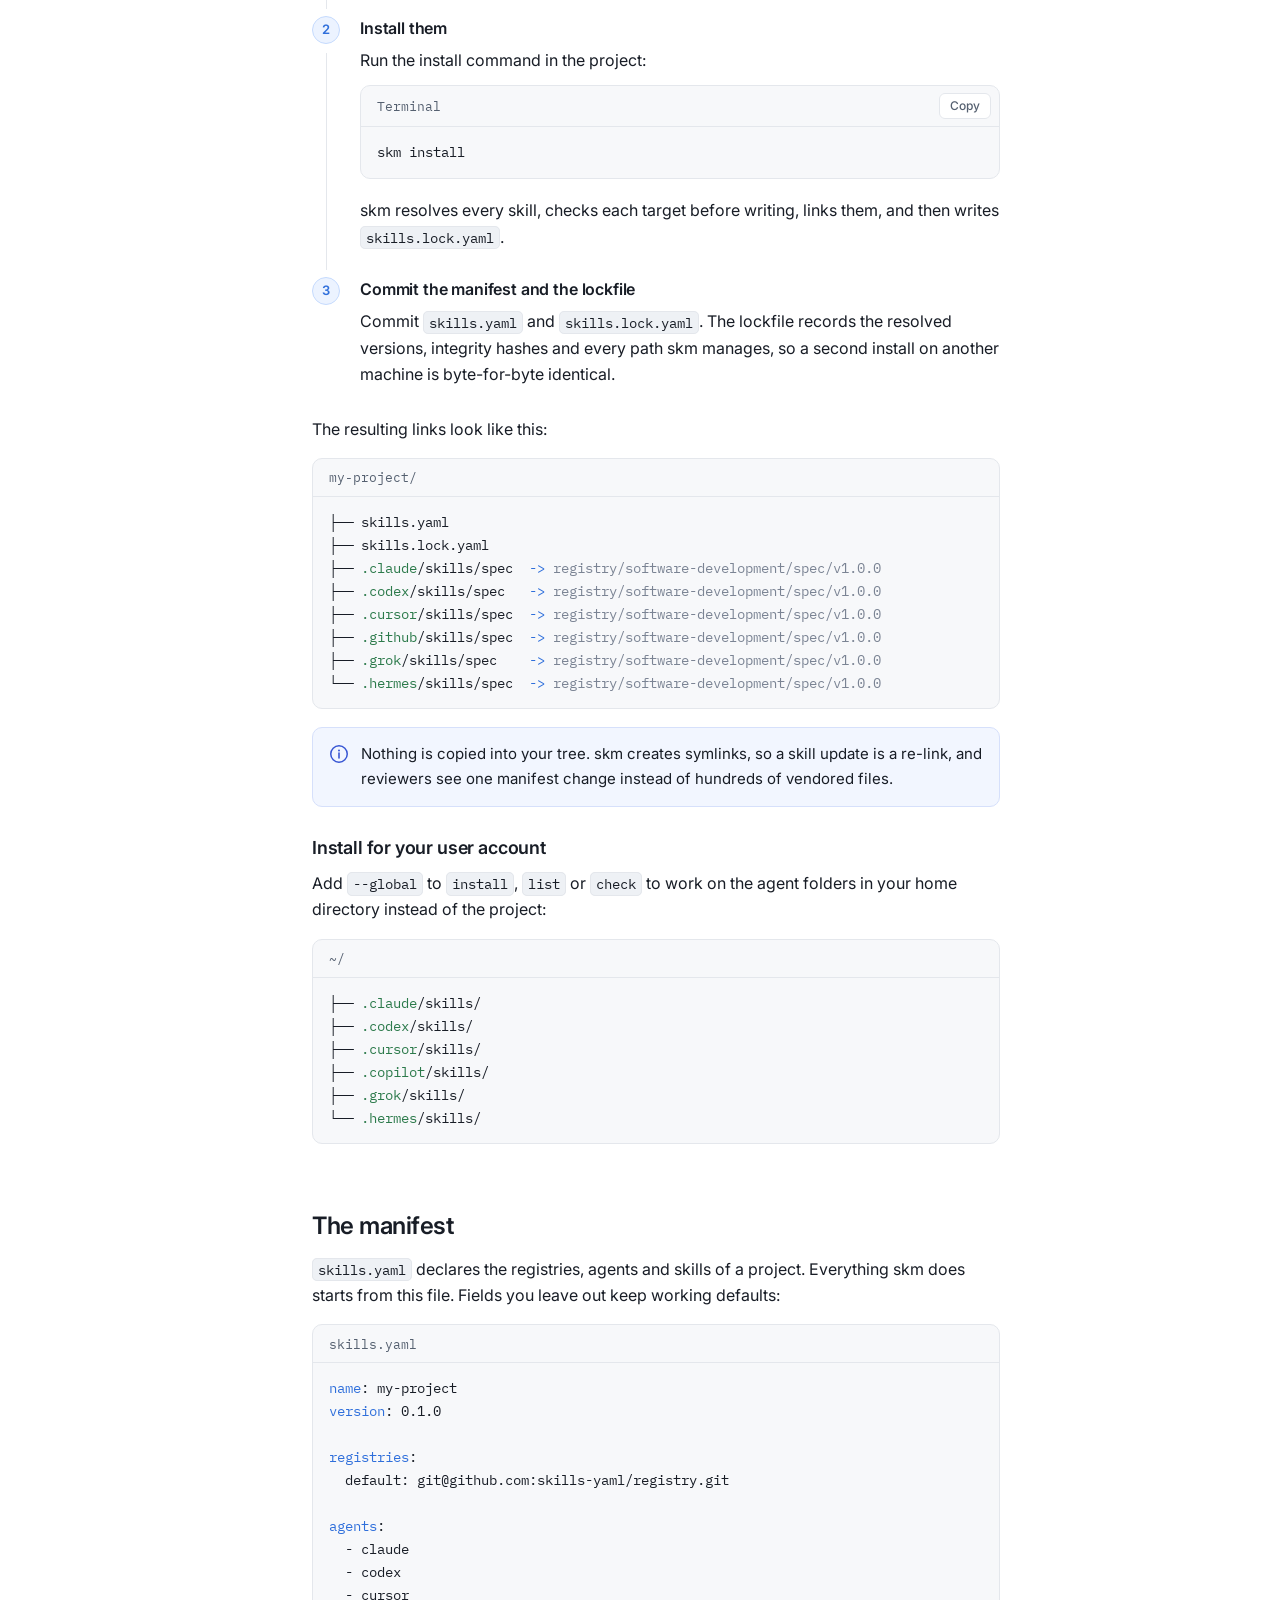
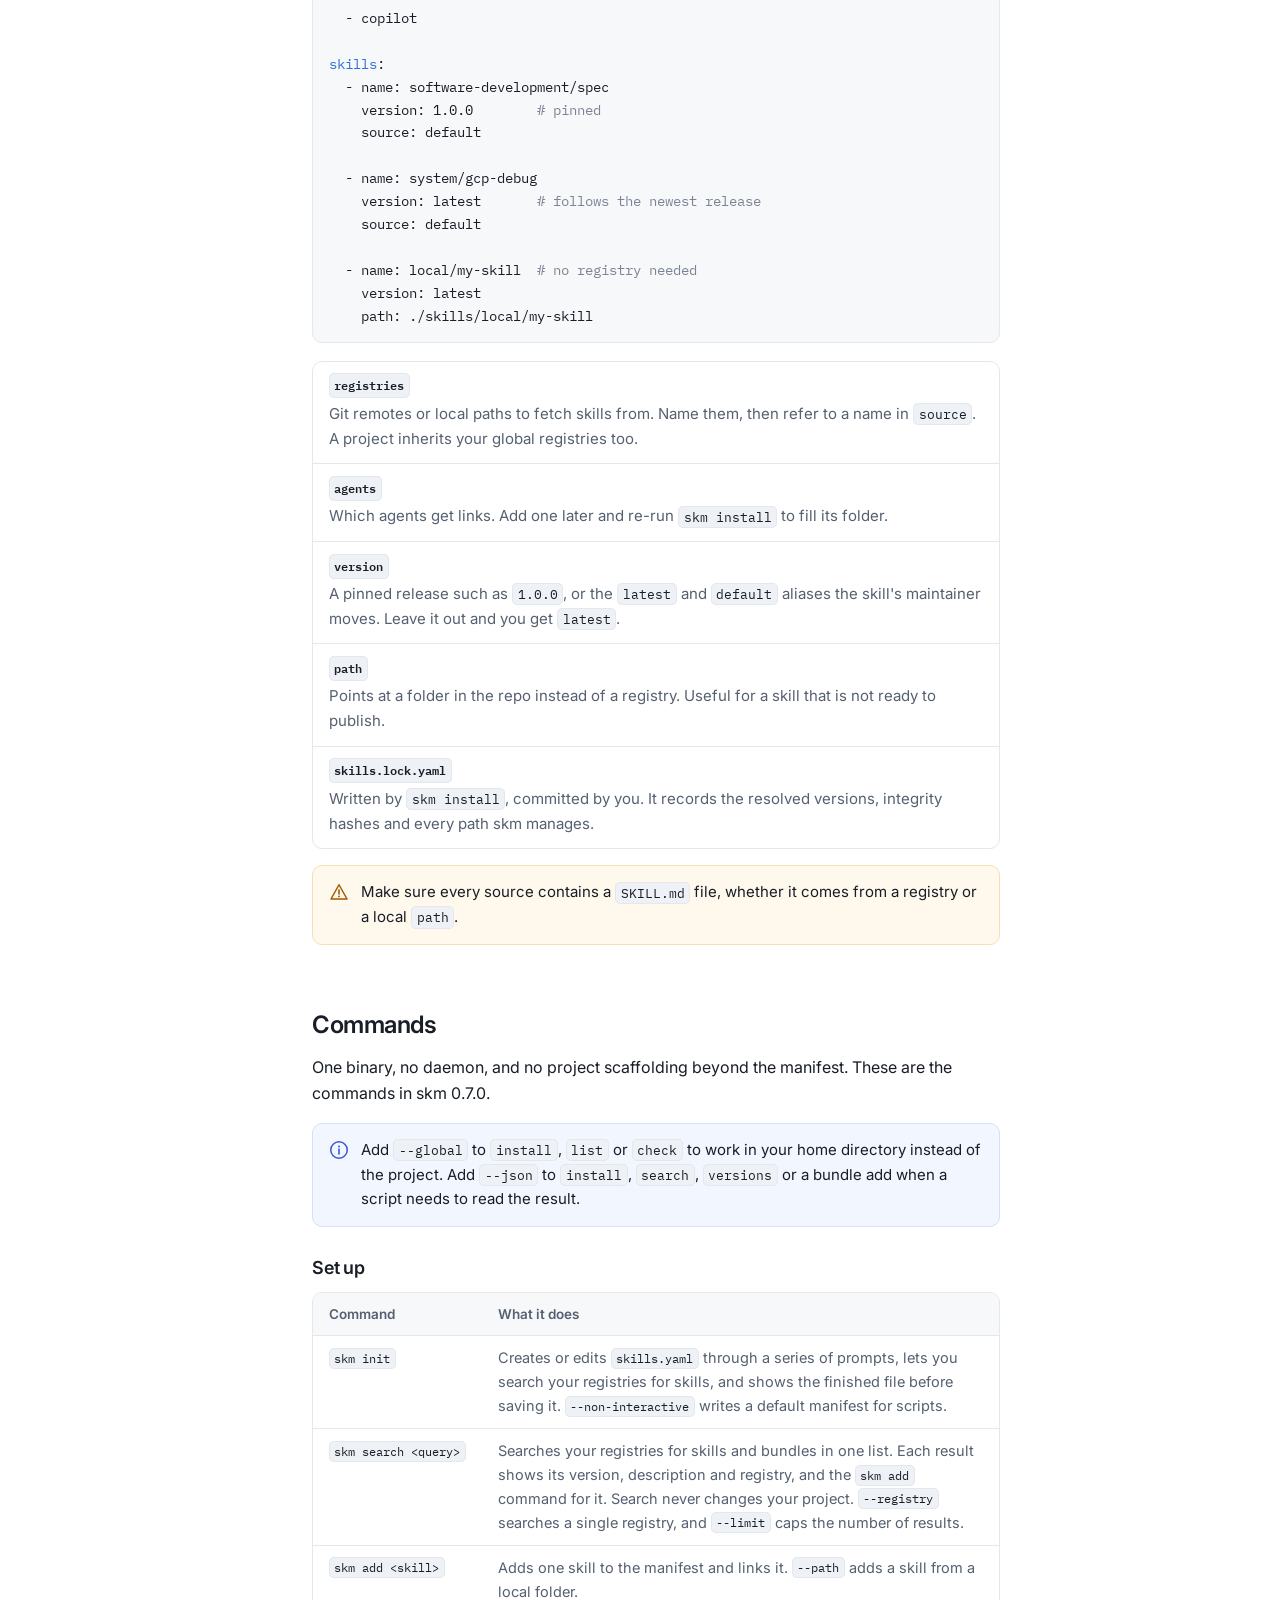
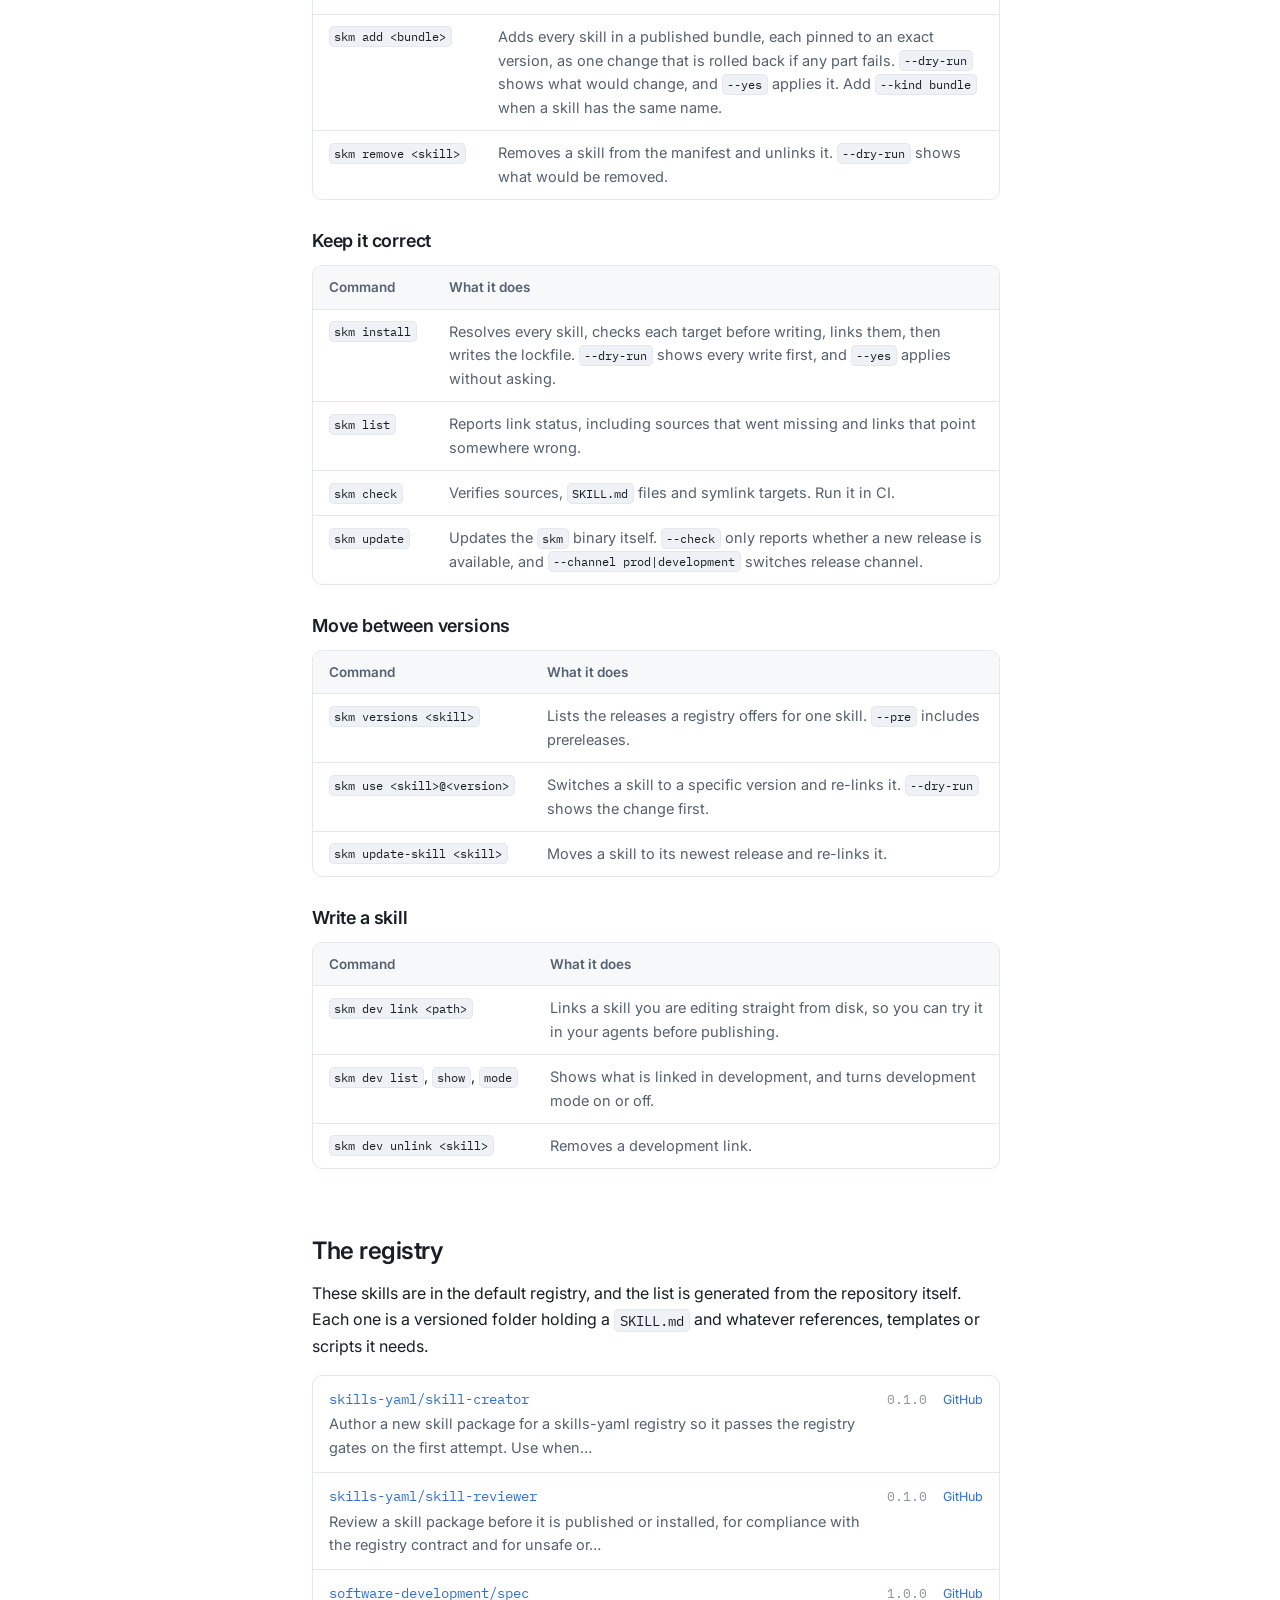
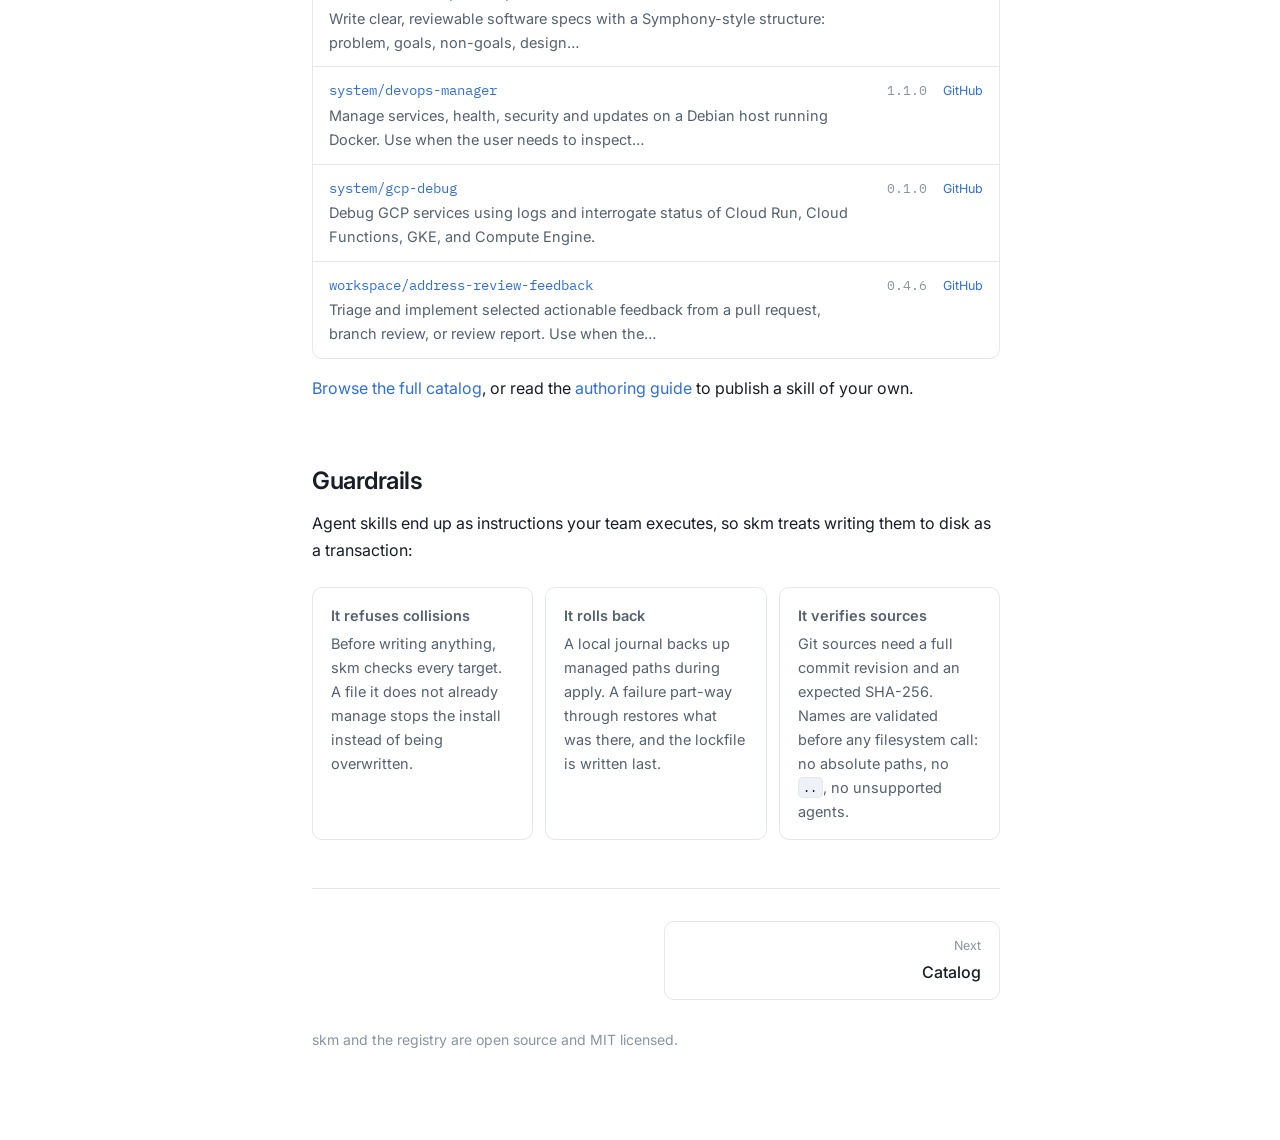
==== commit c42b55ee: "chore(catalog): refresh Workspace toolkit 0.11.0" ====
--- a/index.html
+++ b/index.html
@@ -313,8 +313,8 @@
             <span class="pv-name">workspace/address-review-feedback</span>
             <span class="pv-desc">Triage and implement selected actionable feedback from a pull request, branch review, or review report. Use when the…</span>
           </a>
-          <span class="pv-version">0.4.5</span>
-          <a class="pv-source" href="https://github.com/skills-yaml/registry/tree/main/skills/workspace/address-review-feedback/v0.4.5" aria-label="View workspace/address-review-feedback on GitHub">GitHub</a>
+          <span class="pv-version">0.4.6</span>
+          <a class="pv-source" href="https://github.com/skills-yaml/registry/tree/main/skills/workspace/address-review-feedback/v0.4.6" aria-label="View workspace/address-review-feedback on GitHub">GitHub</a>
         </li>
         <!-- PREVIEW:END -->
         </ul>
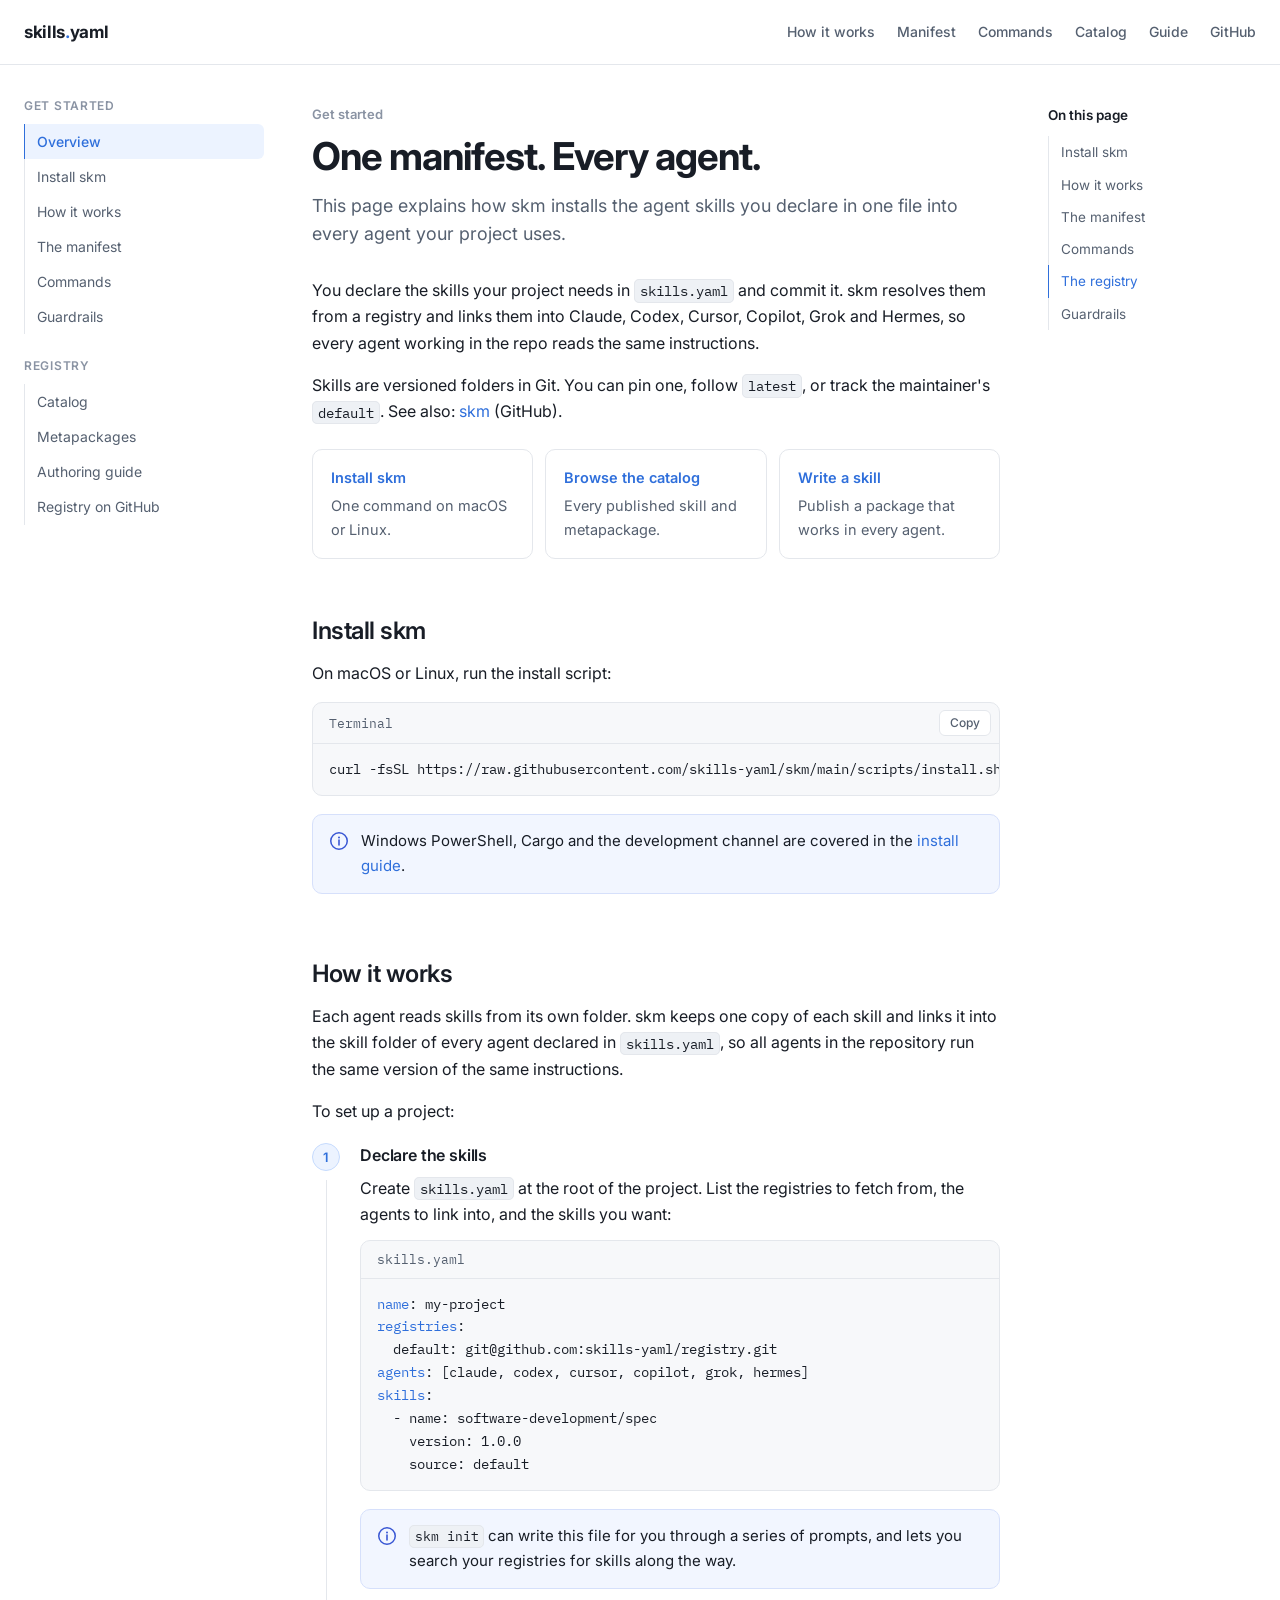
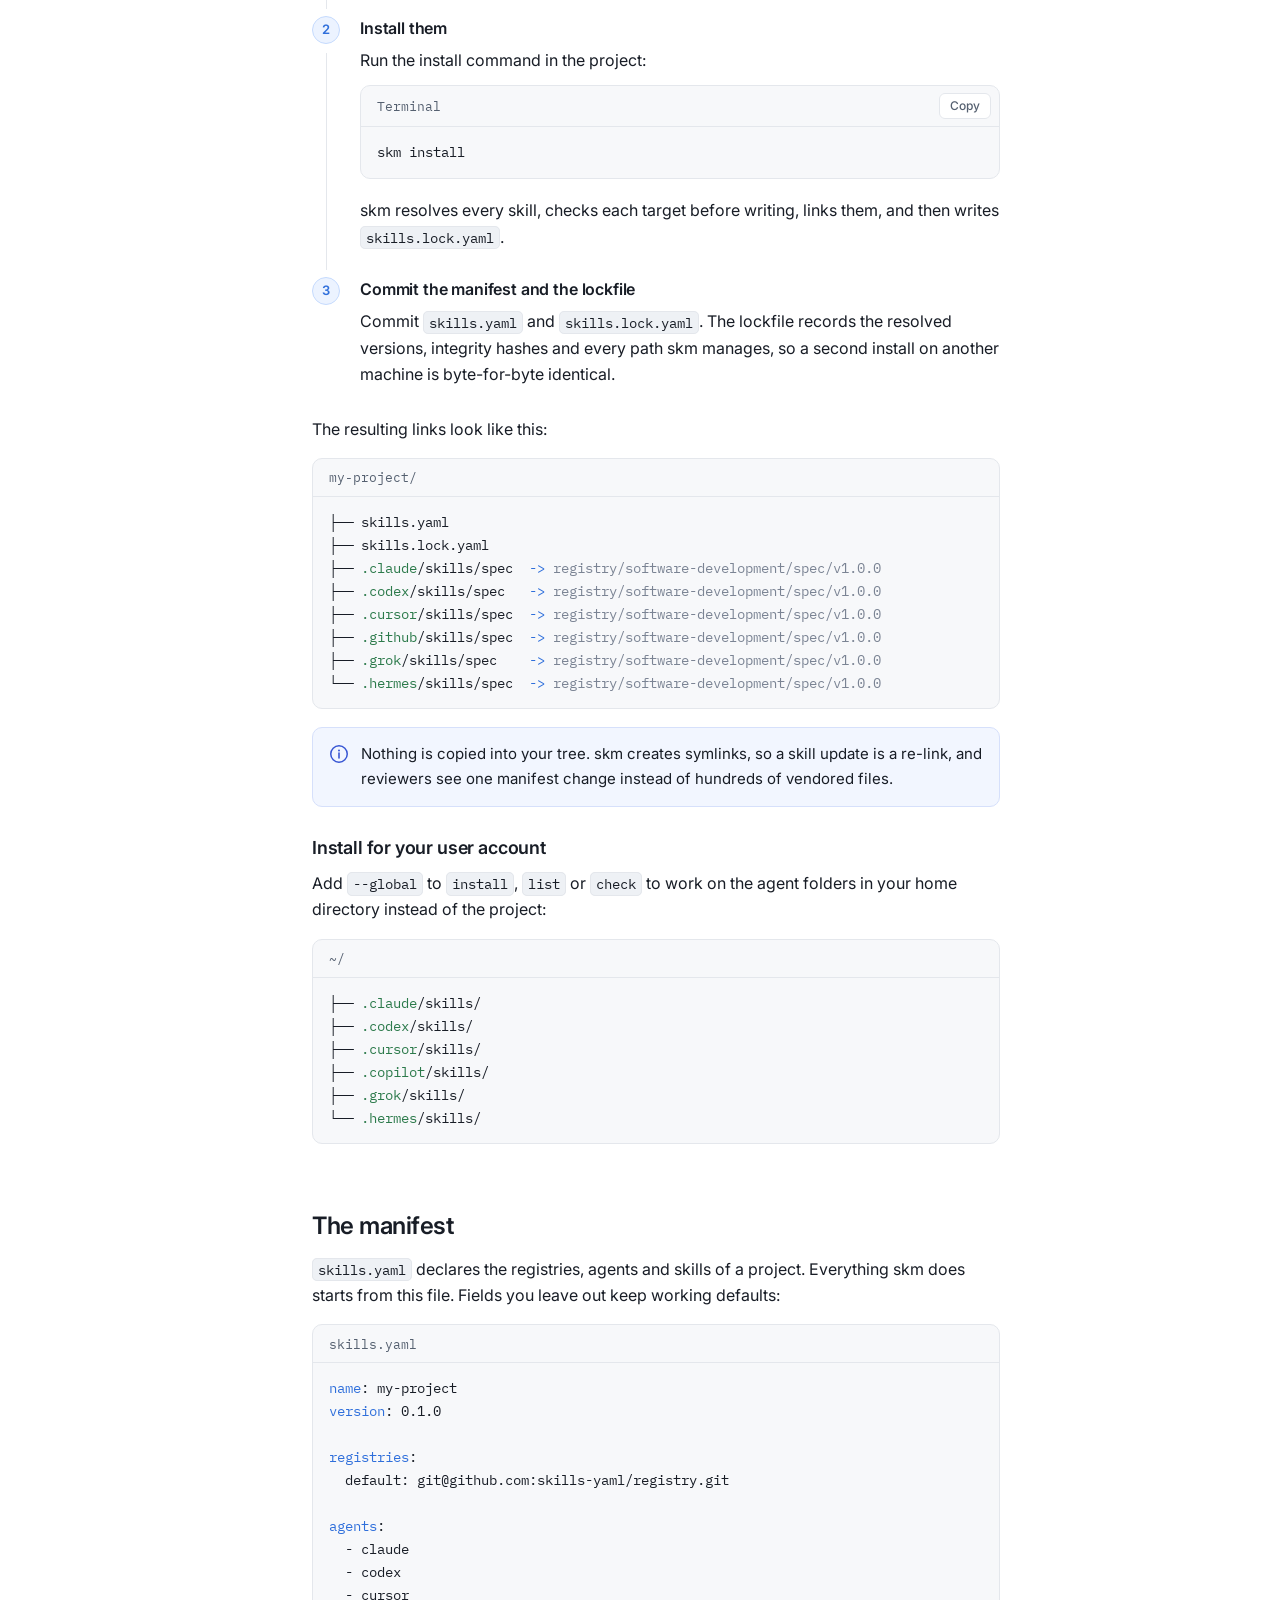
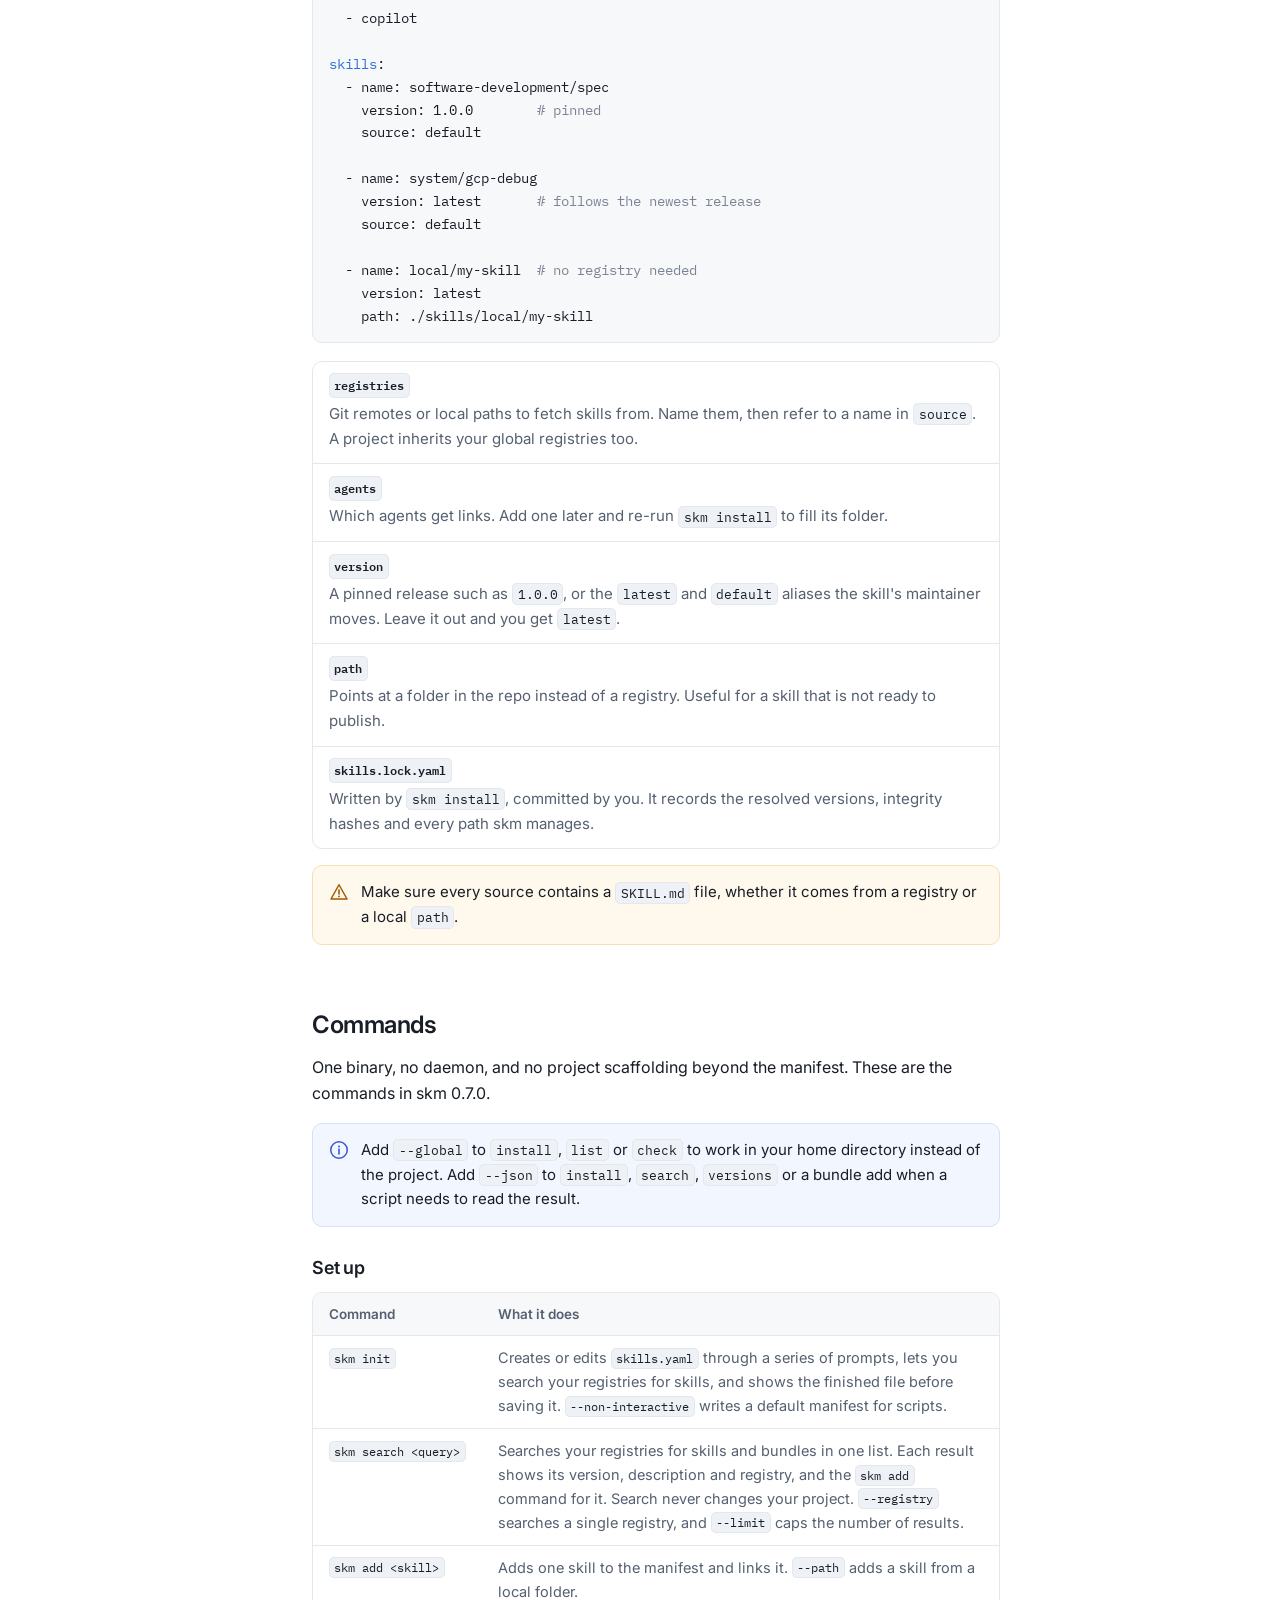
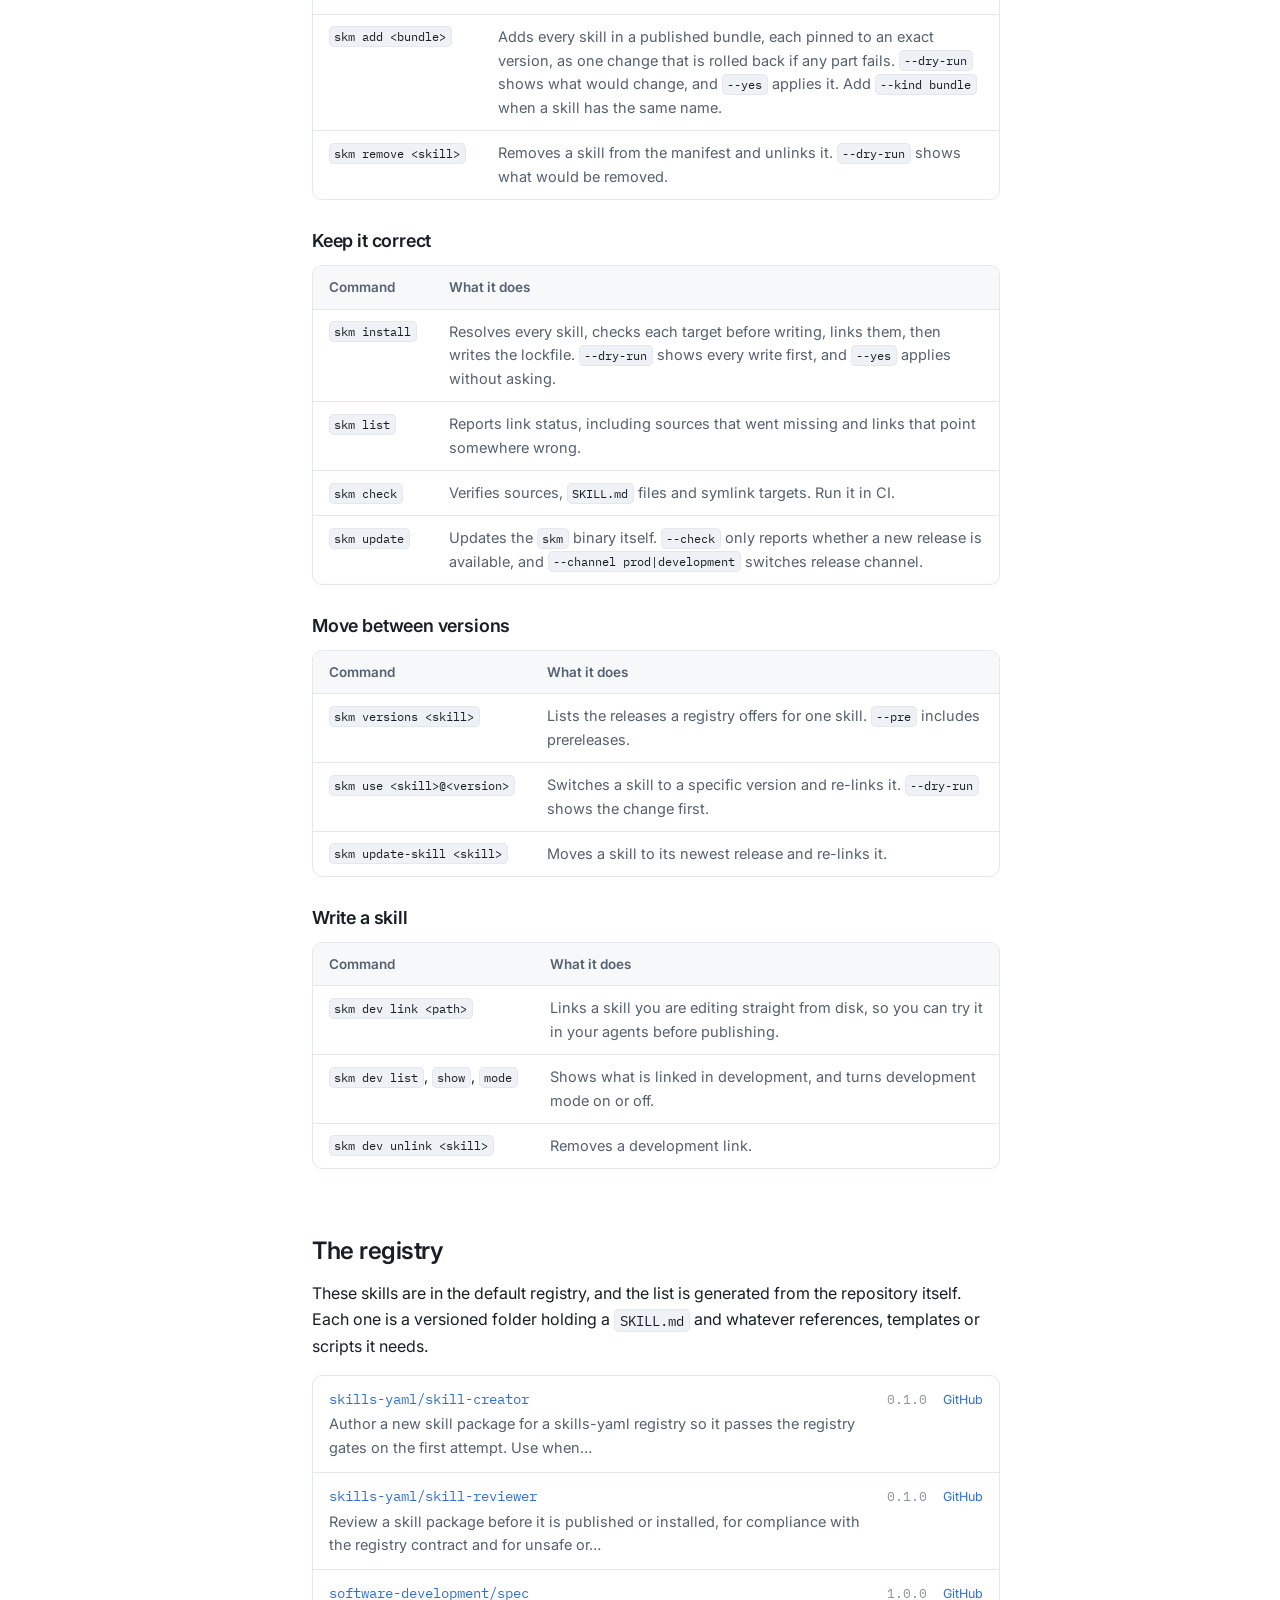
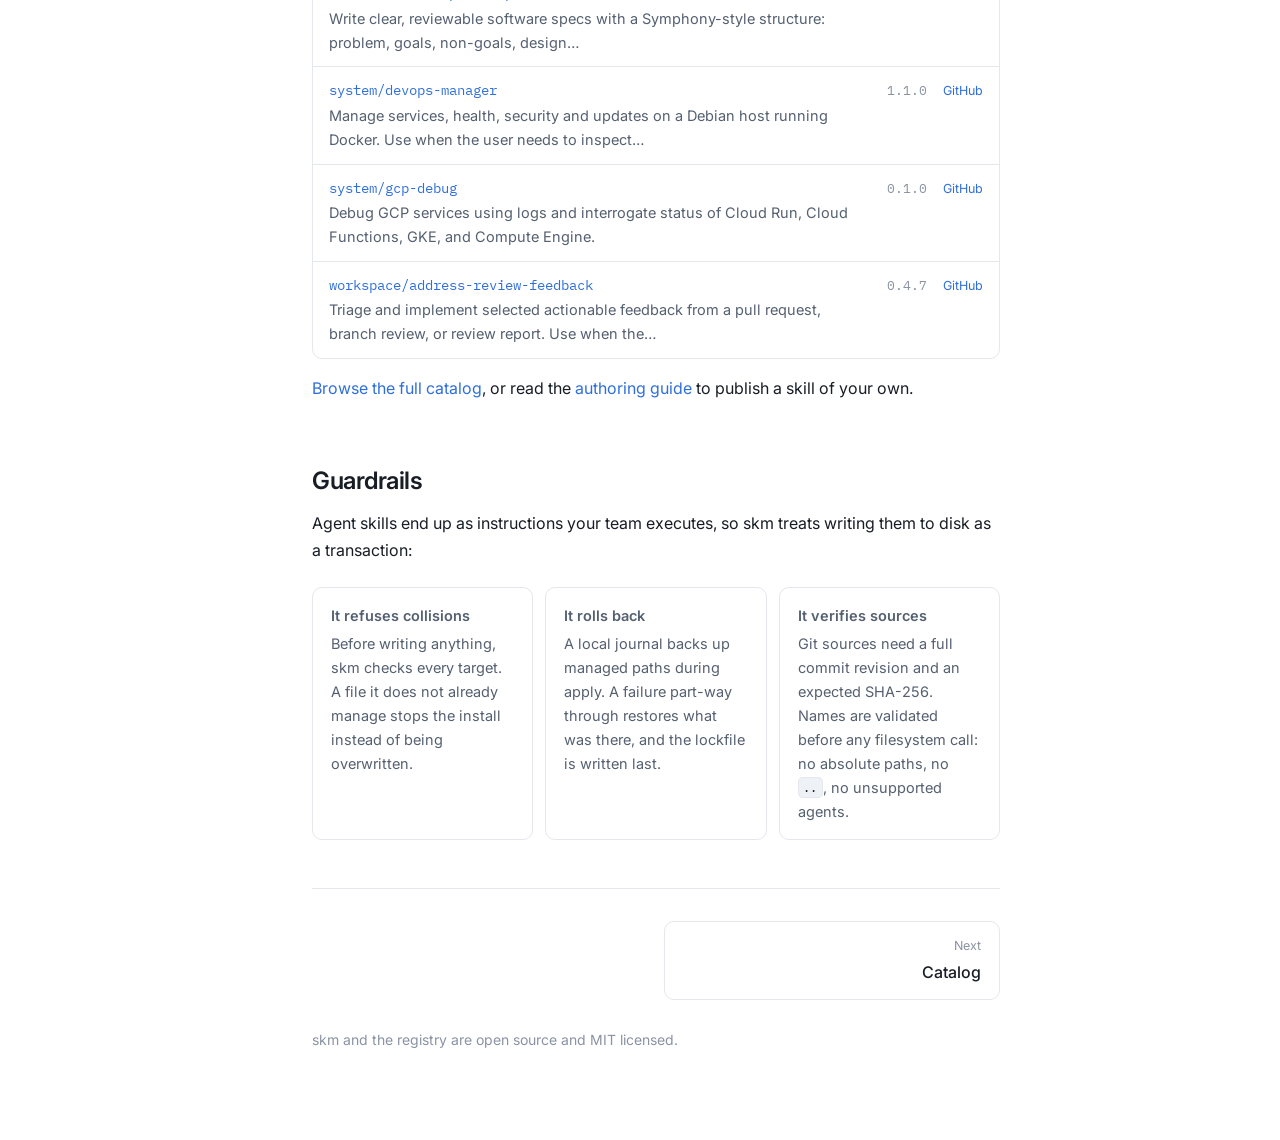
==== commit ff9dc96d: "chore(catalog): refresh Workspace toolkit 0.12.0" ====
--- a/index.html
+++ b/index.html
@@ -313,8 +313,8 @@
             <span class="pv-name">workspace/address-review-feedback</span>
             <span class="pv-desc">Triage and implement selected actionable feedback from a pull request, branch review, or review report. Use when the…</span>
           </a>
-          <span class="pv-version">0.4.6</span>
-          <a class="pv-source" href="https://github.com/skills-yaml/registry/tree/main/skills/workspace/address-review-feedback/v0.4.6" aria-label="View workspace/address-review-feedback on GitHub">GitHub</a>
+          <span class="pv-version">0.4.7</span>
+          <a class="pv-source" href="https://github.com/skills-yaml/registry/tree/main/skills/workspace/address-review-feedback/v0.4.7" aria-label="View workspace/address-review-feedback on GitHub">GitHub</a>
         </li>
         <!-- PREVIEW:END -->
         </ul>
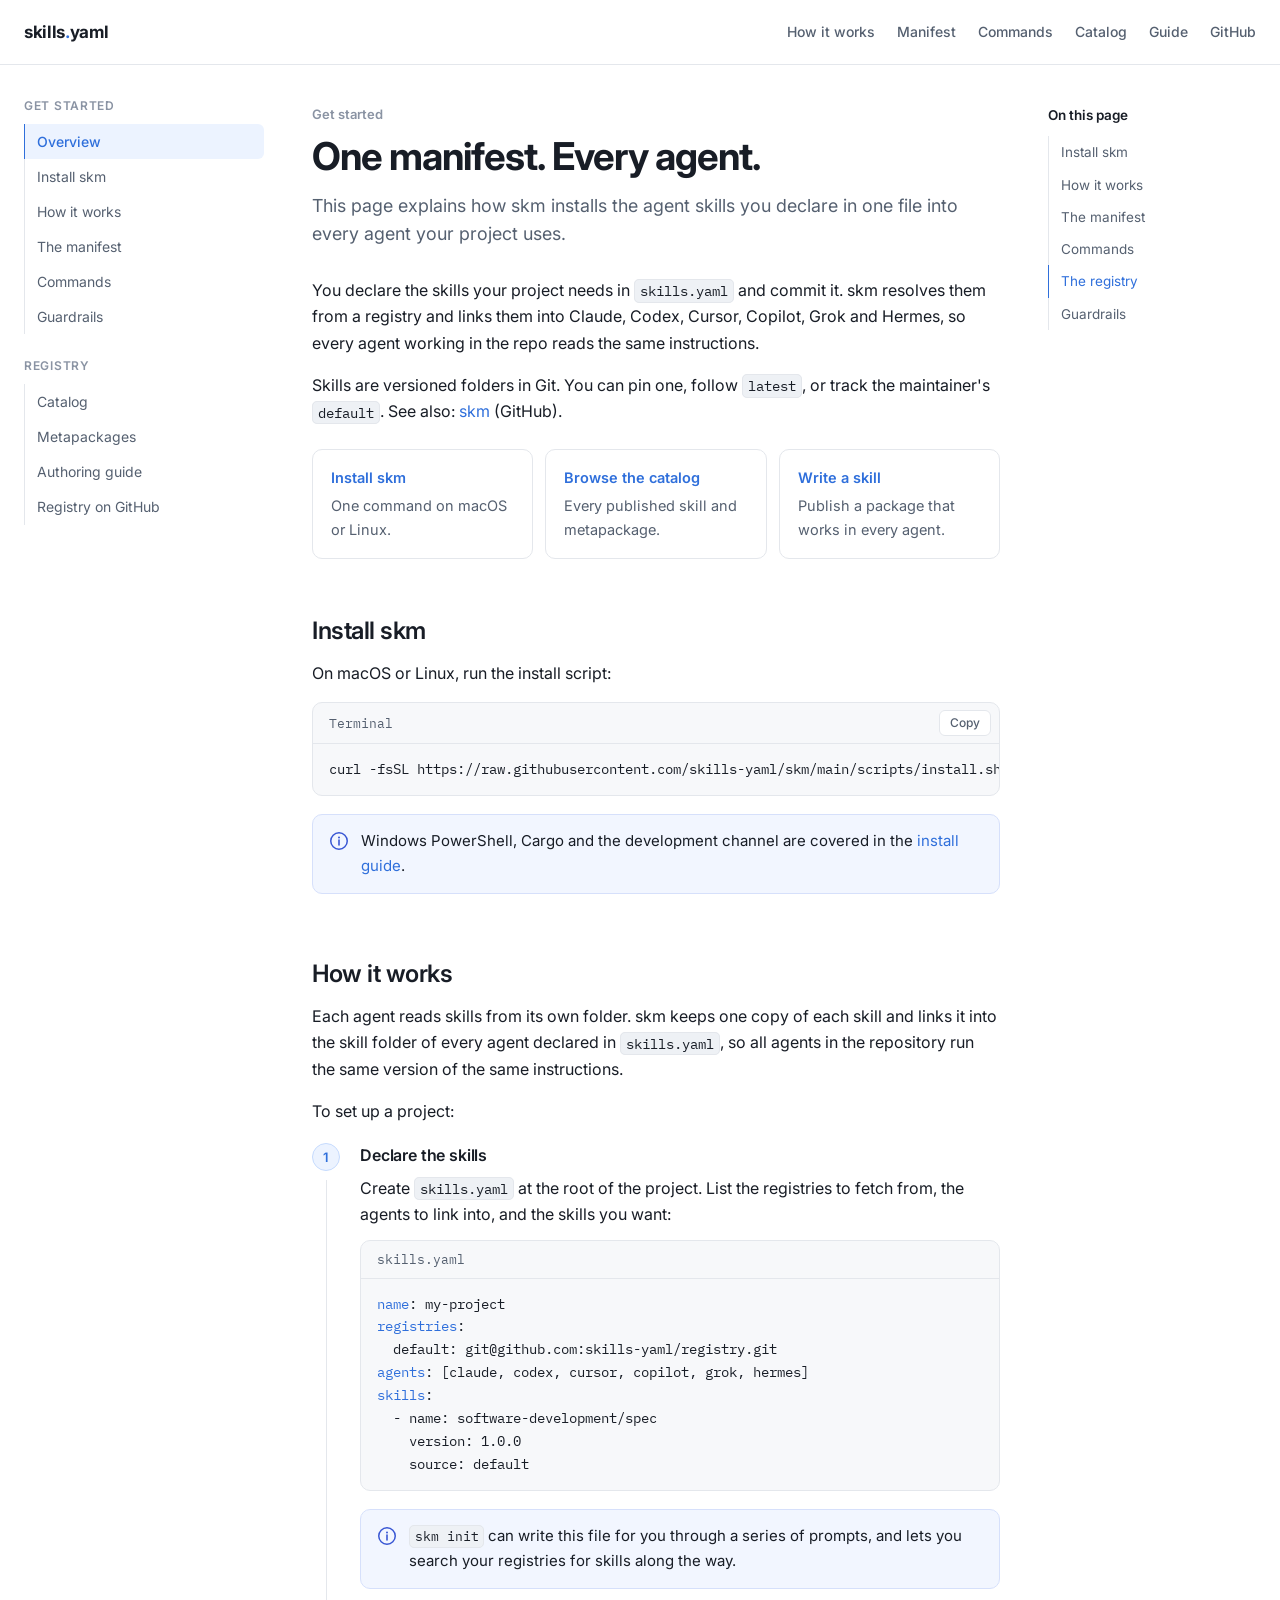
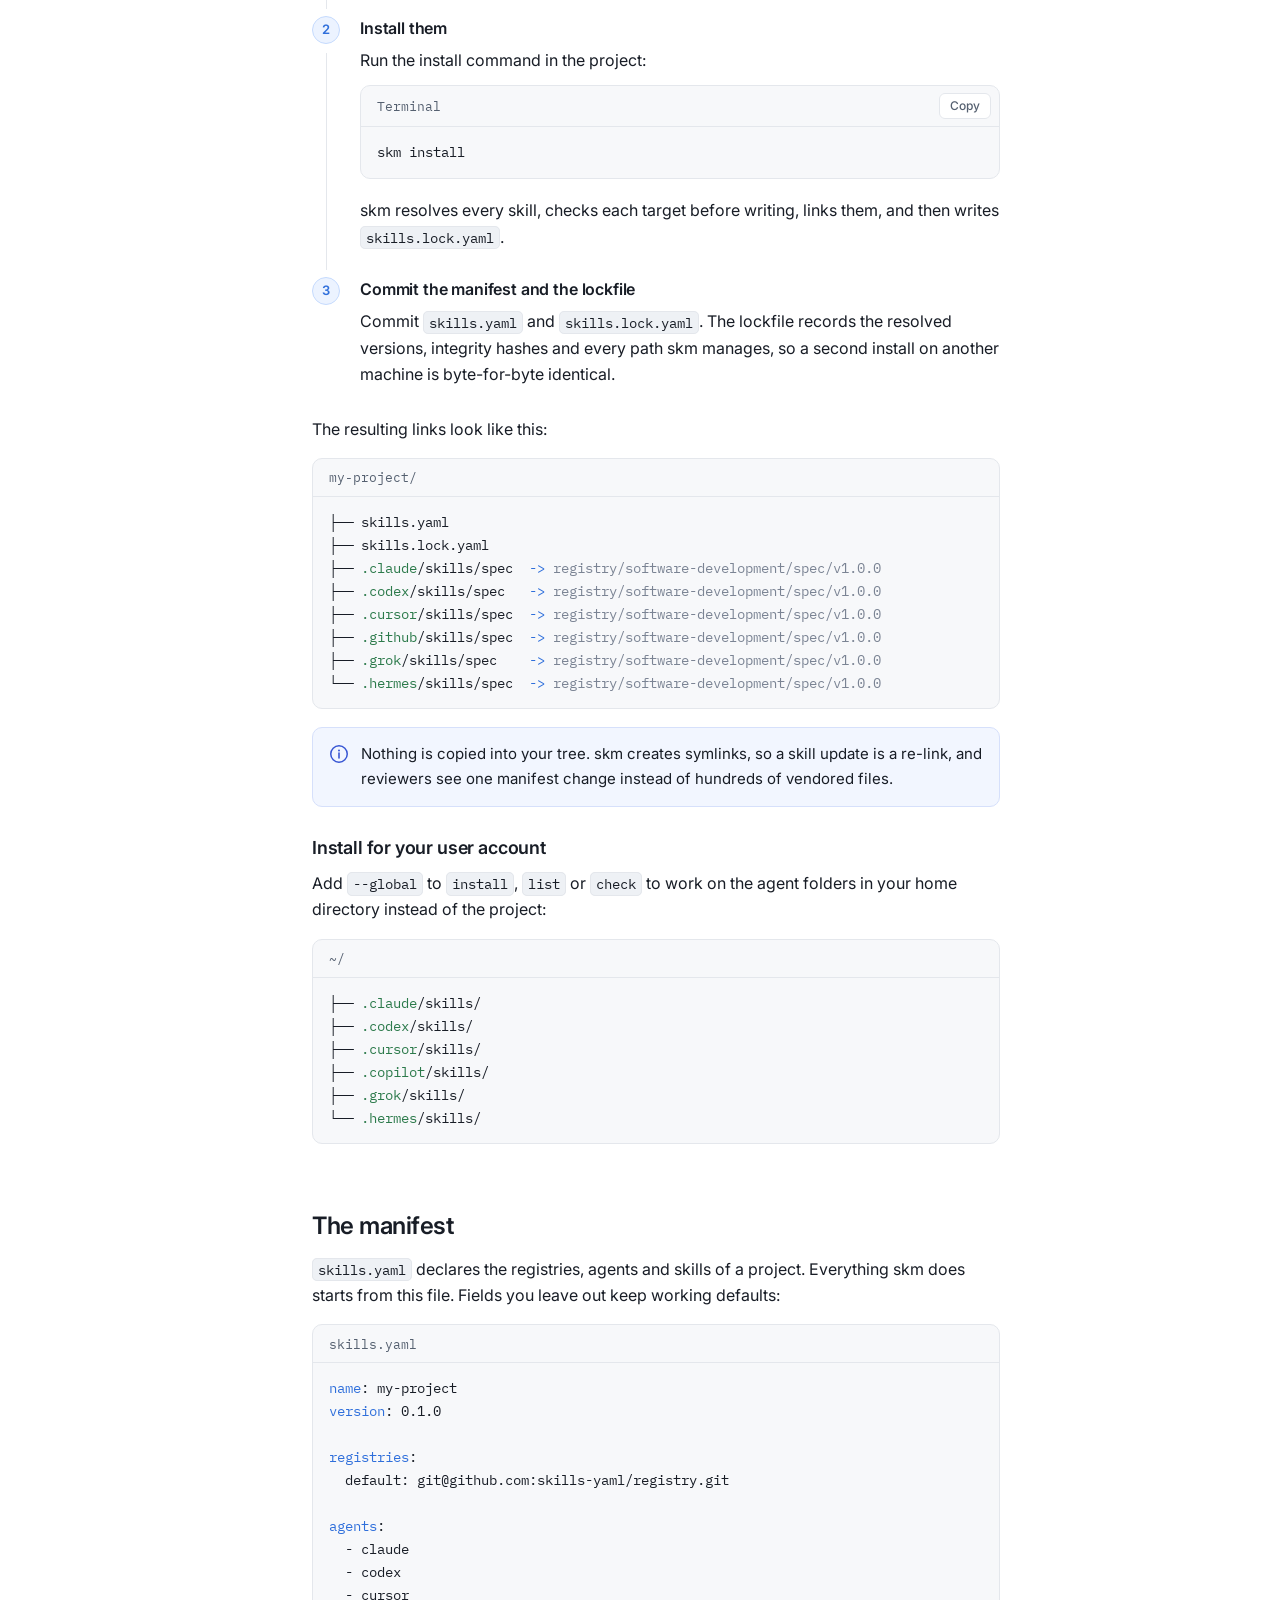
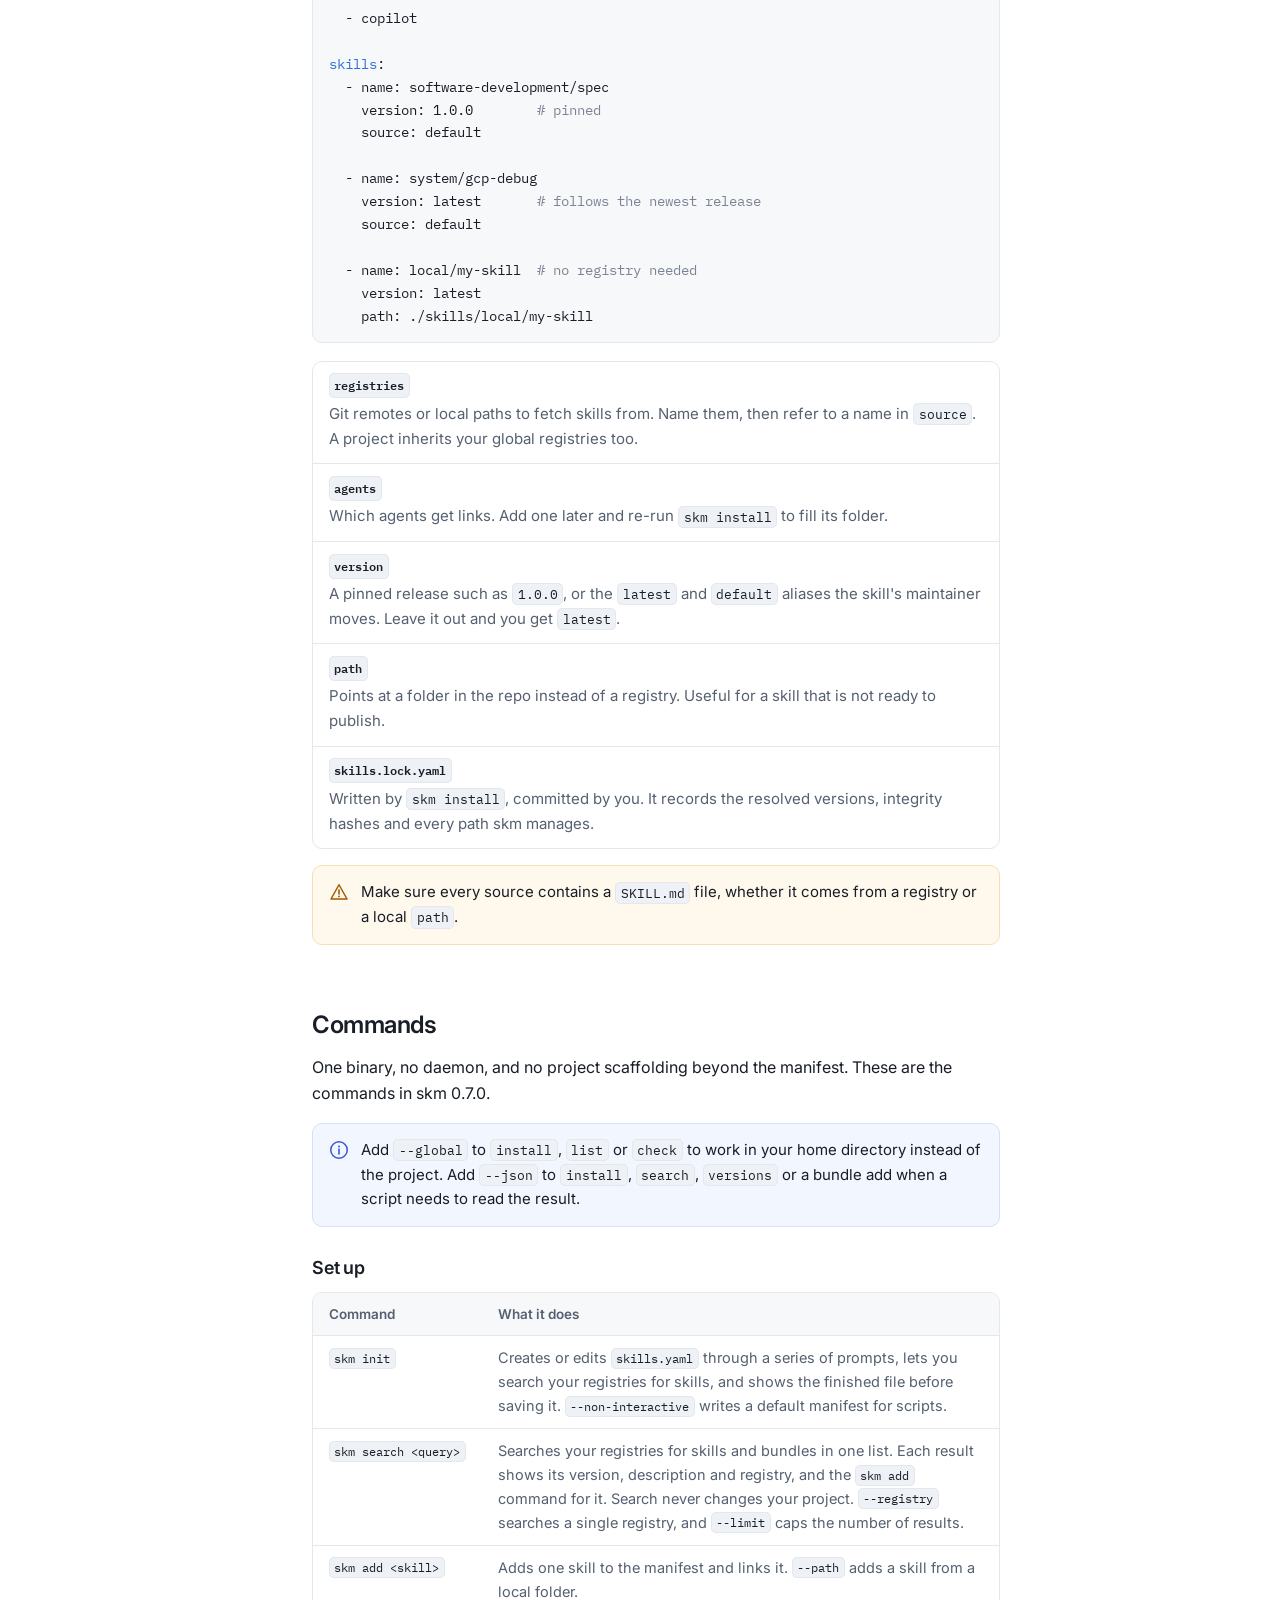
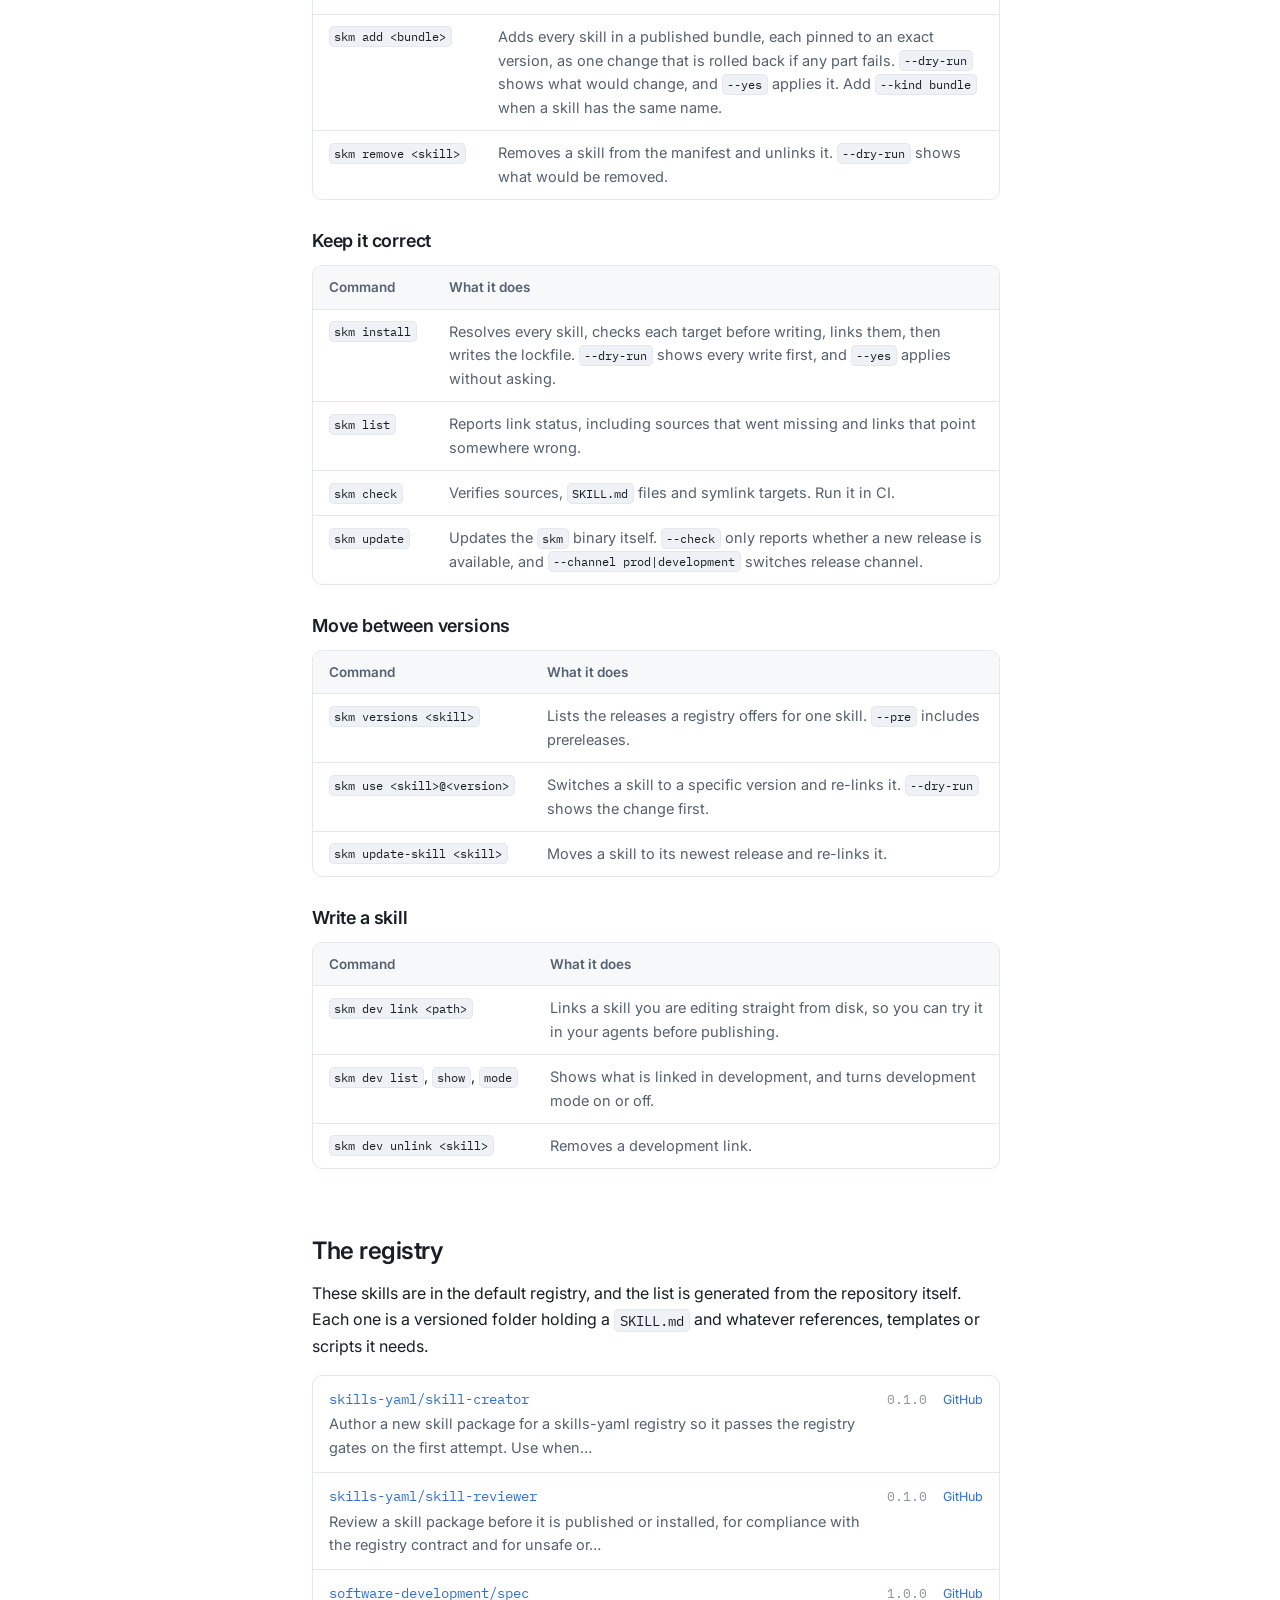
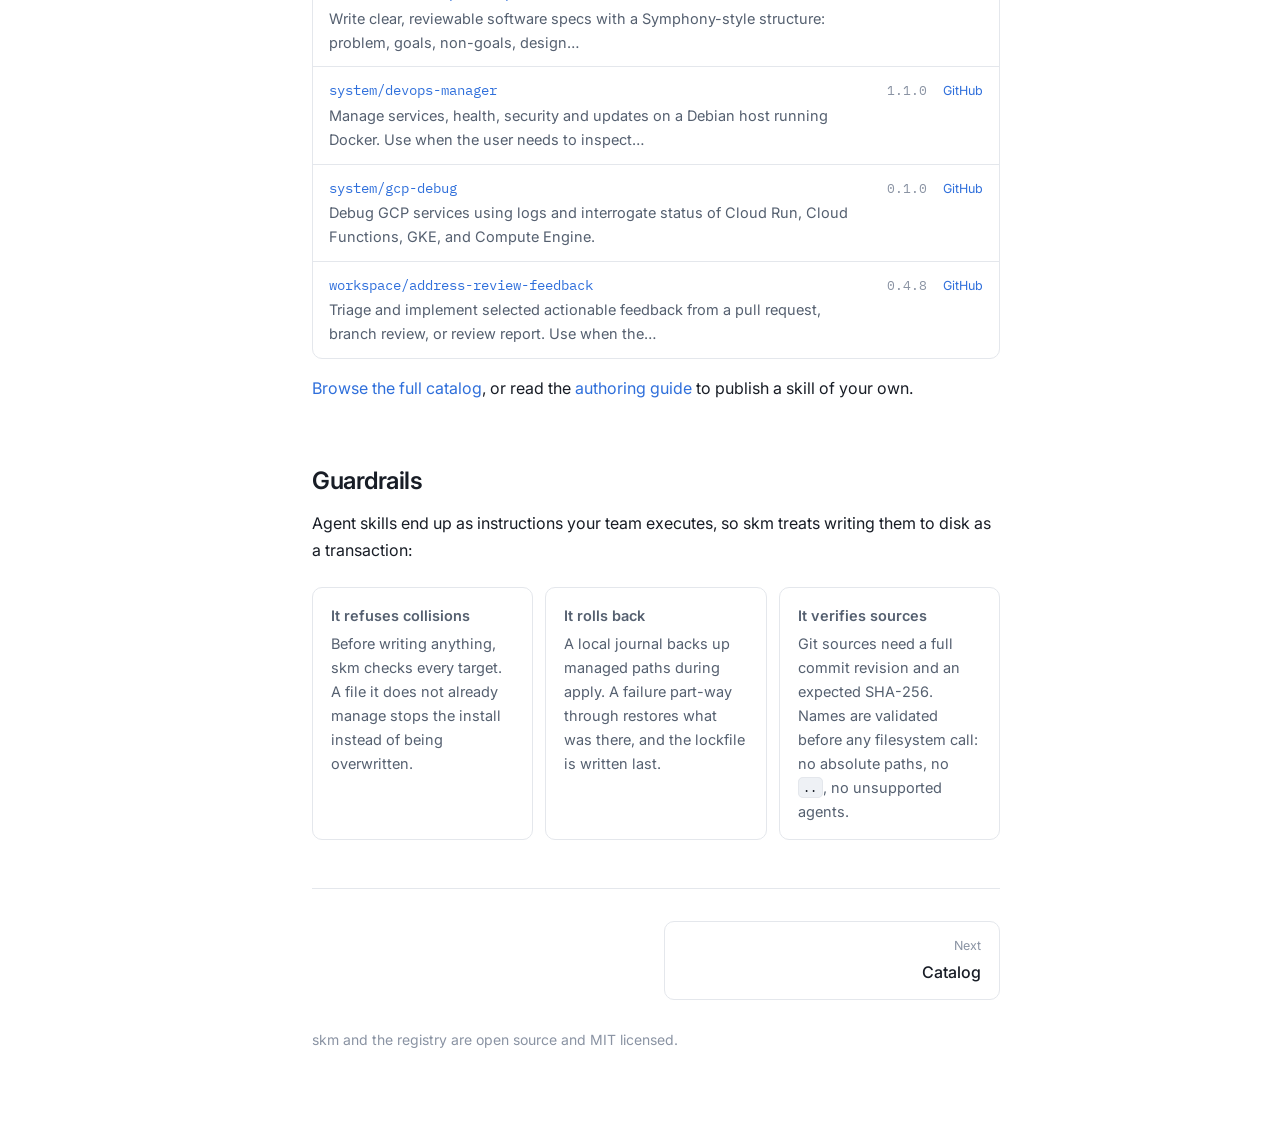
==== commit 87e1754b: "docs(catalog): publish Workspace Toolkit 0.13.0" ====
--- a/index.html
+++ b/index.html
@@ -313,8 +313,8 @@
             <span class="pv-name">workspace/address-review-feedback</span>
             <span class="pv-desc">Triage and implement selected actionable feedback from a pull request, branch review, or review report. Use when the…</span>
           </a>
-          <span class="pv-version">0.4.7</span>
-          <a class="pv-source" href="https://github.com/skills-yaml/registry/tree/main/skills/workspace/address-review-feedback/v0.4.7" aria-label="View workspace/address-review-feedback on GitHub">GitHub</a>
+          <span class="pv-version">0.4.8</span>
+          <a class="pv-source" href="https://github.com/skills-yaml/registry/tree/main/skills/workspace/address-review-feedback/v0.4.8" aria-label="View workspace/address-review-feedback on GitHub">GitHub</a>
         </li>
         <!-- PREVIEW:END -->
         </ul>
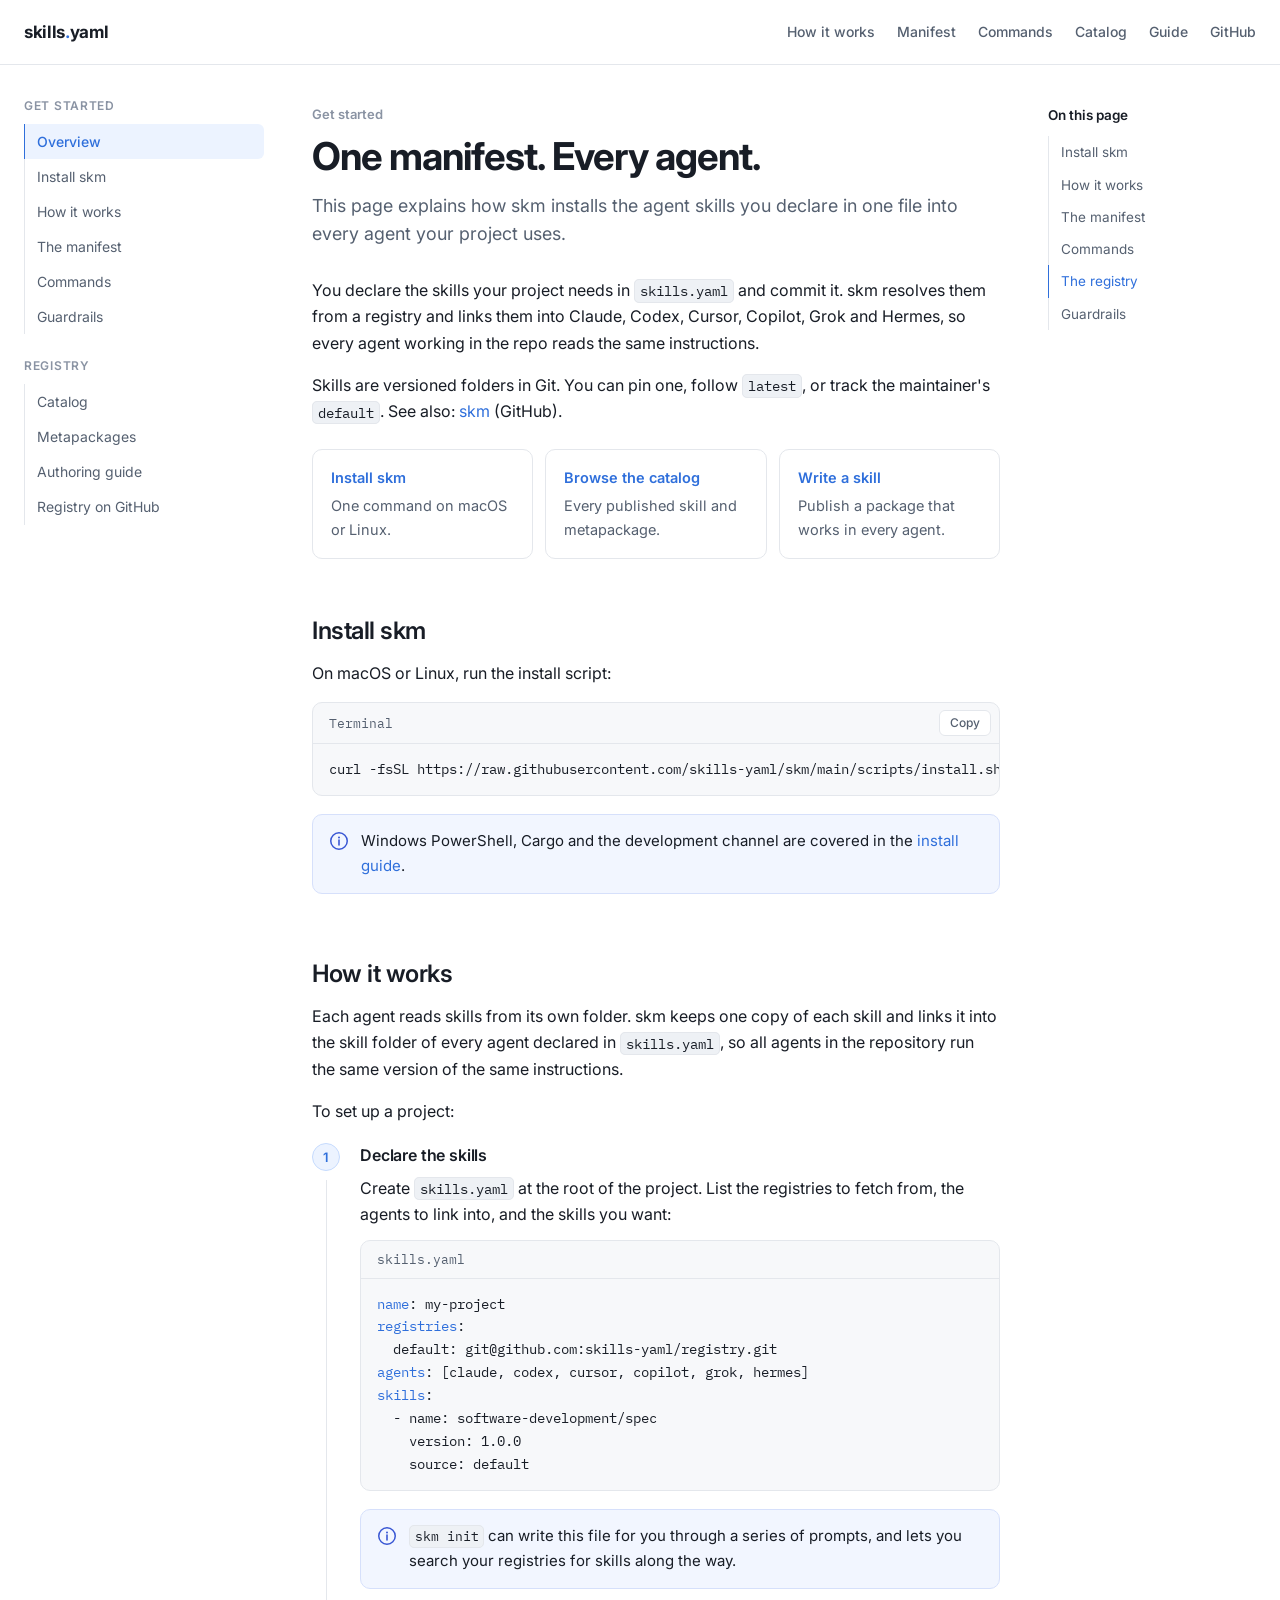
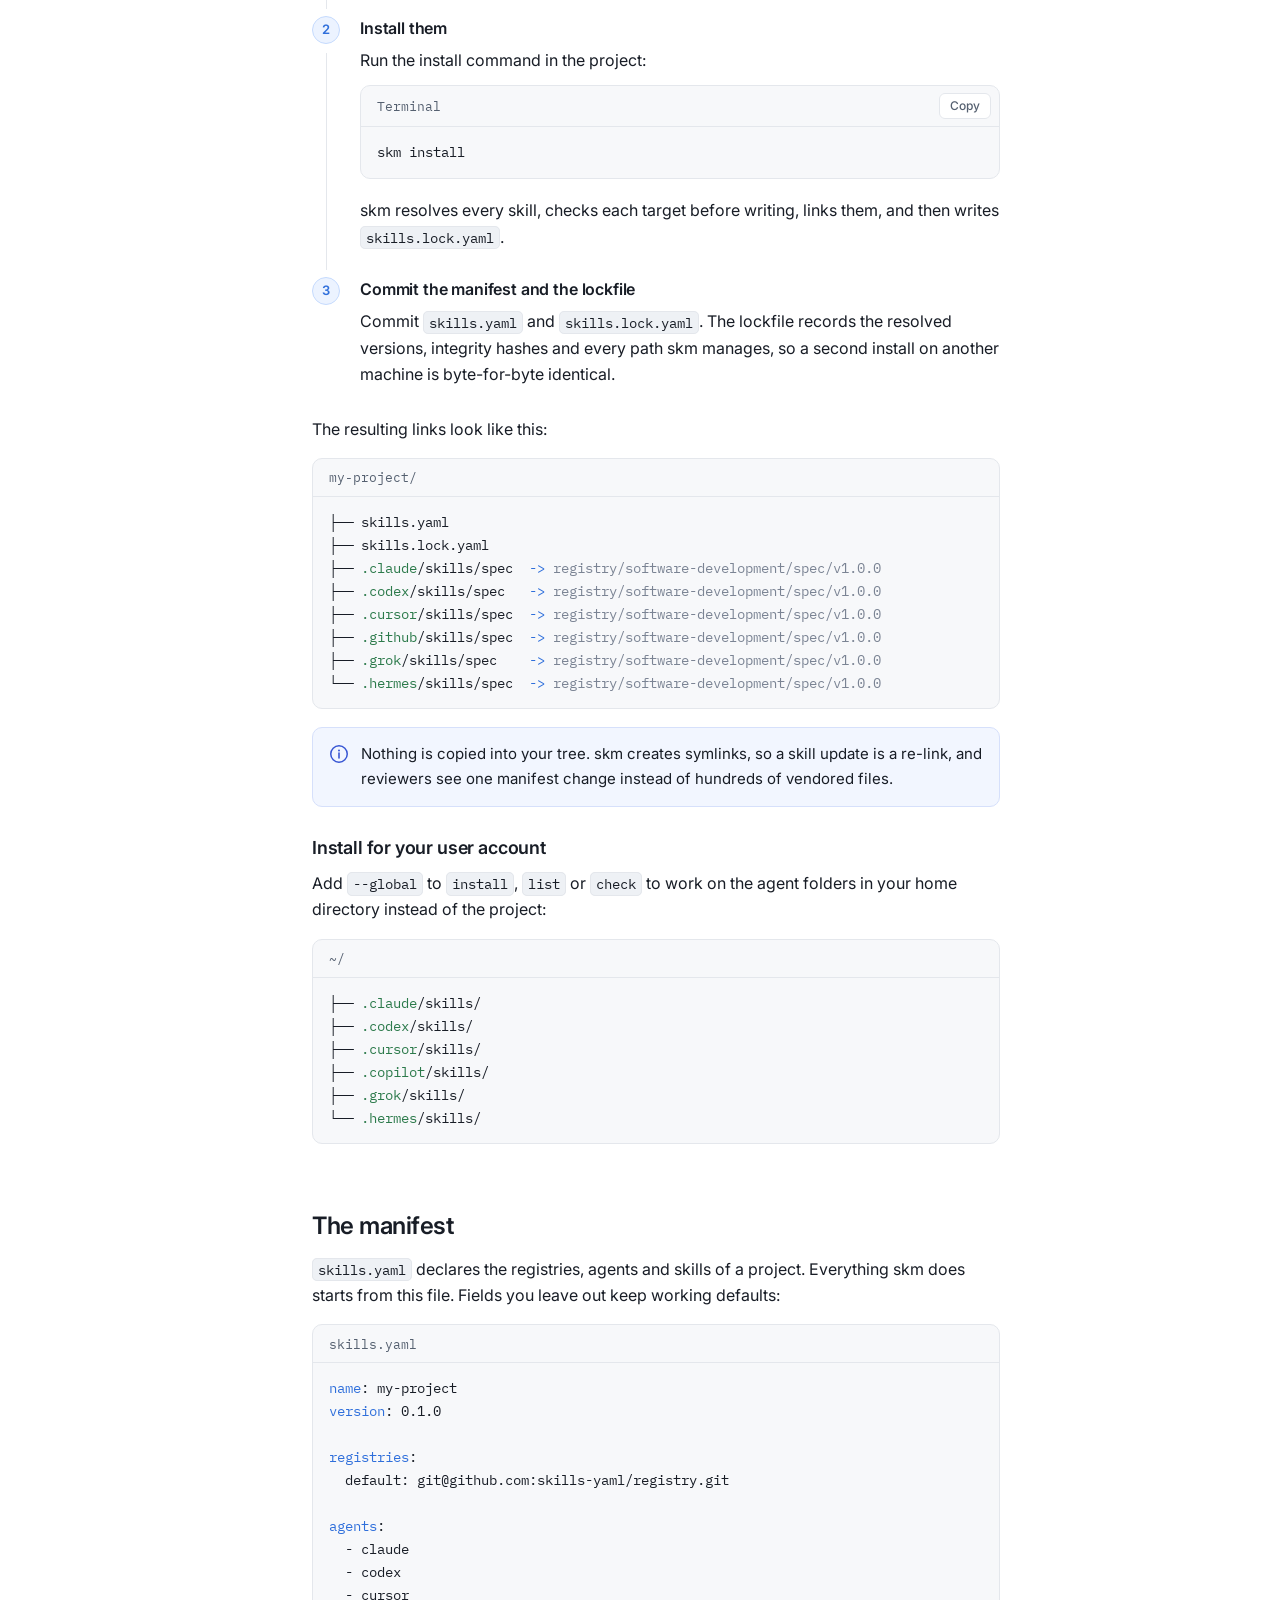
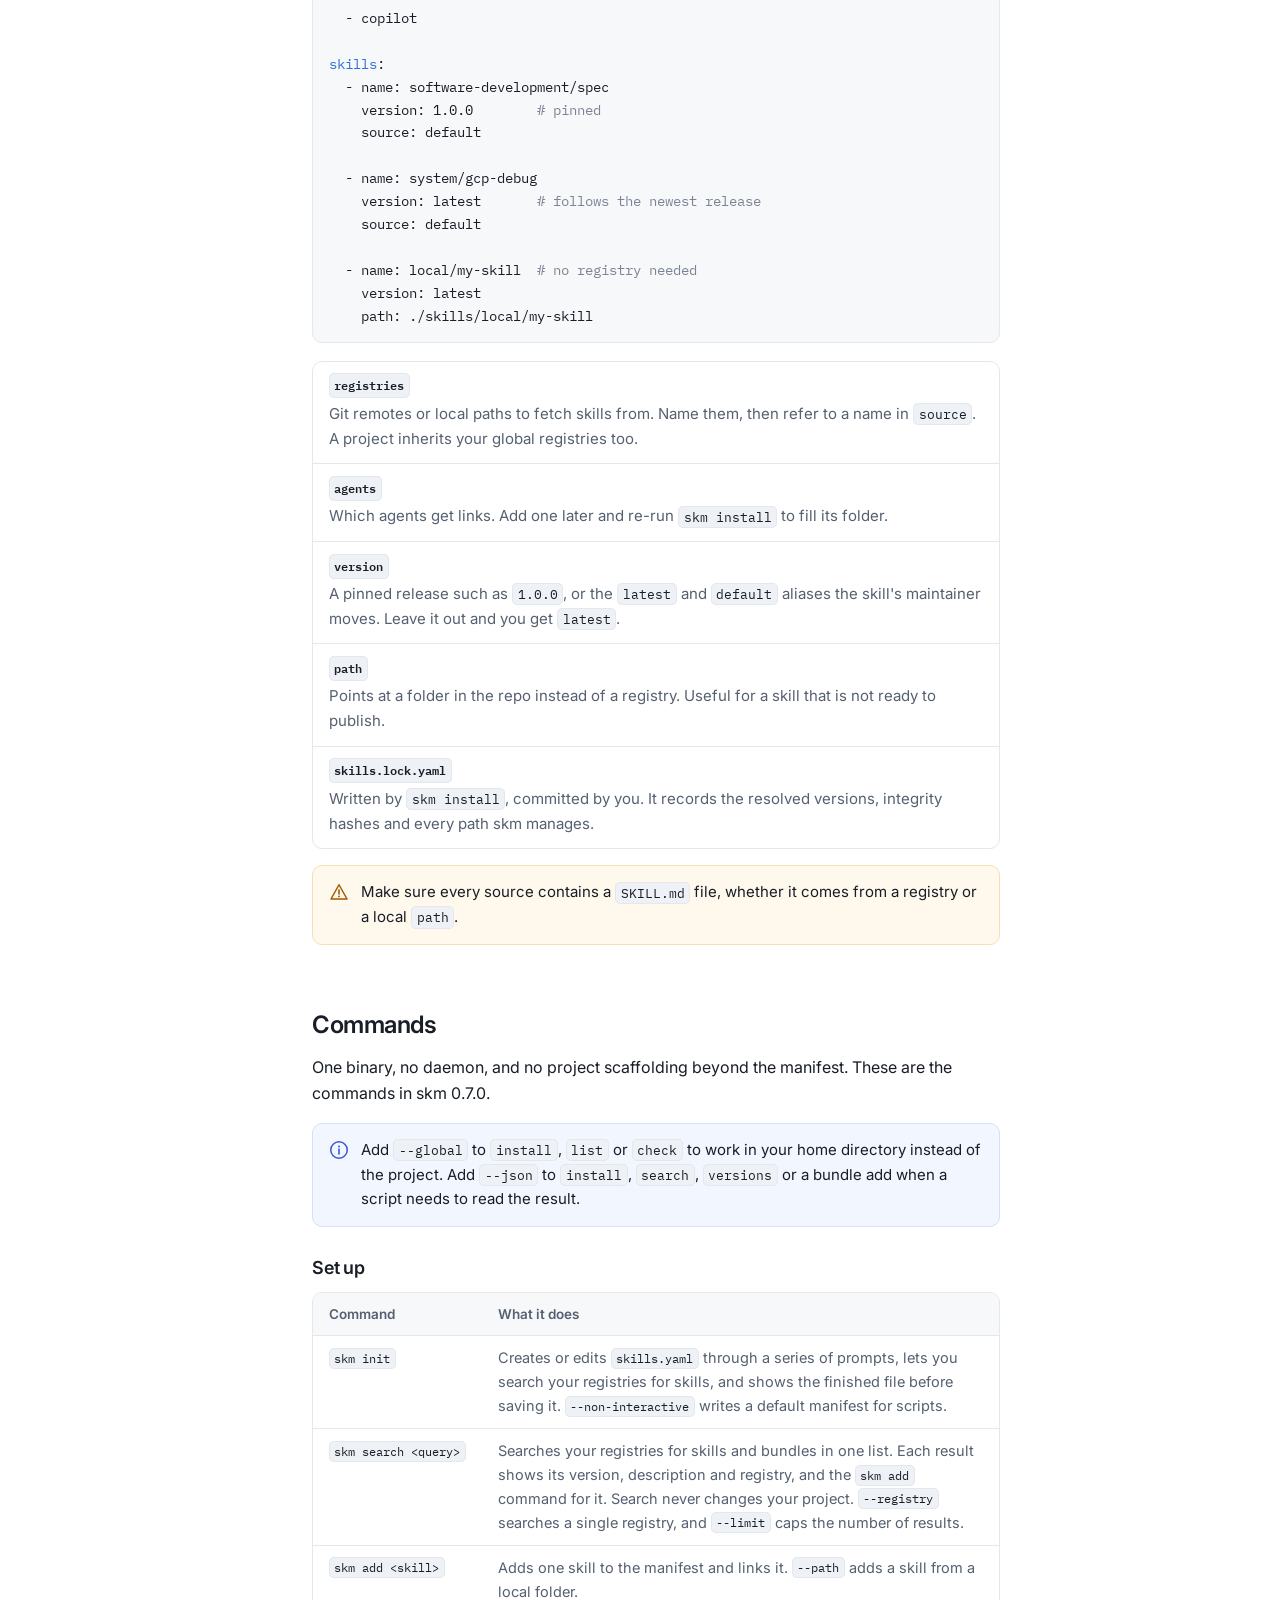
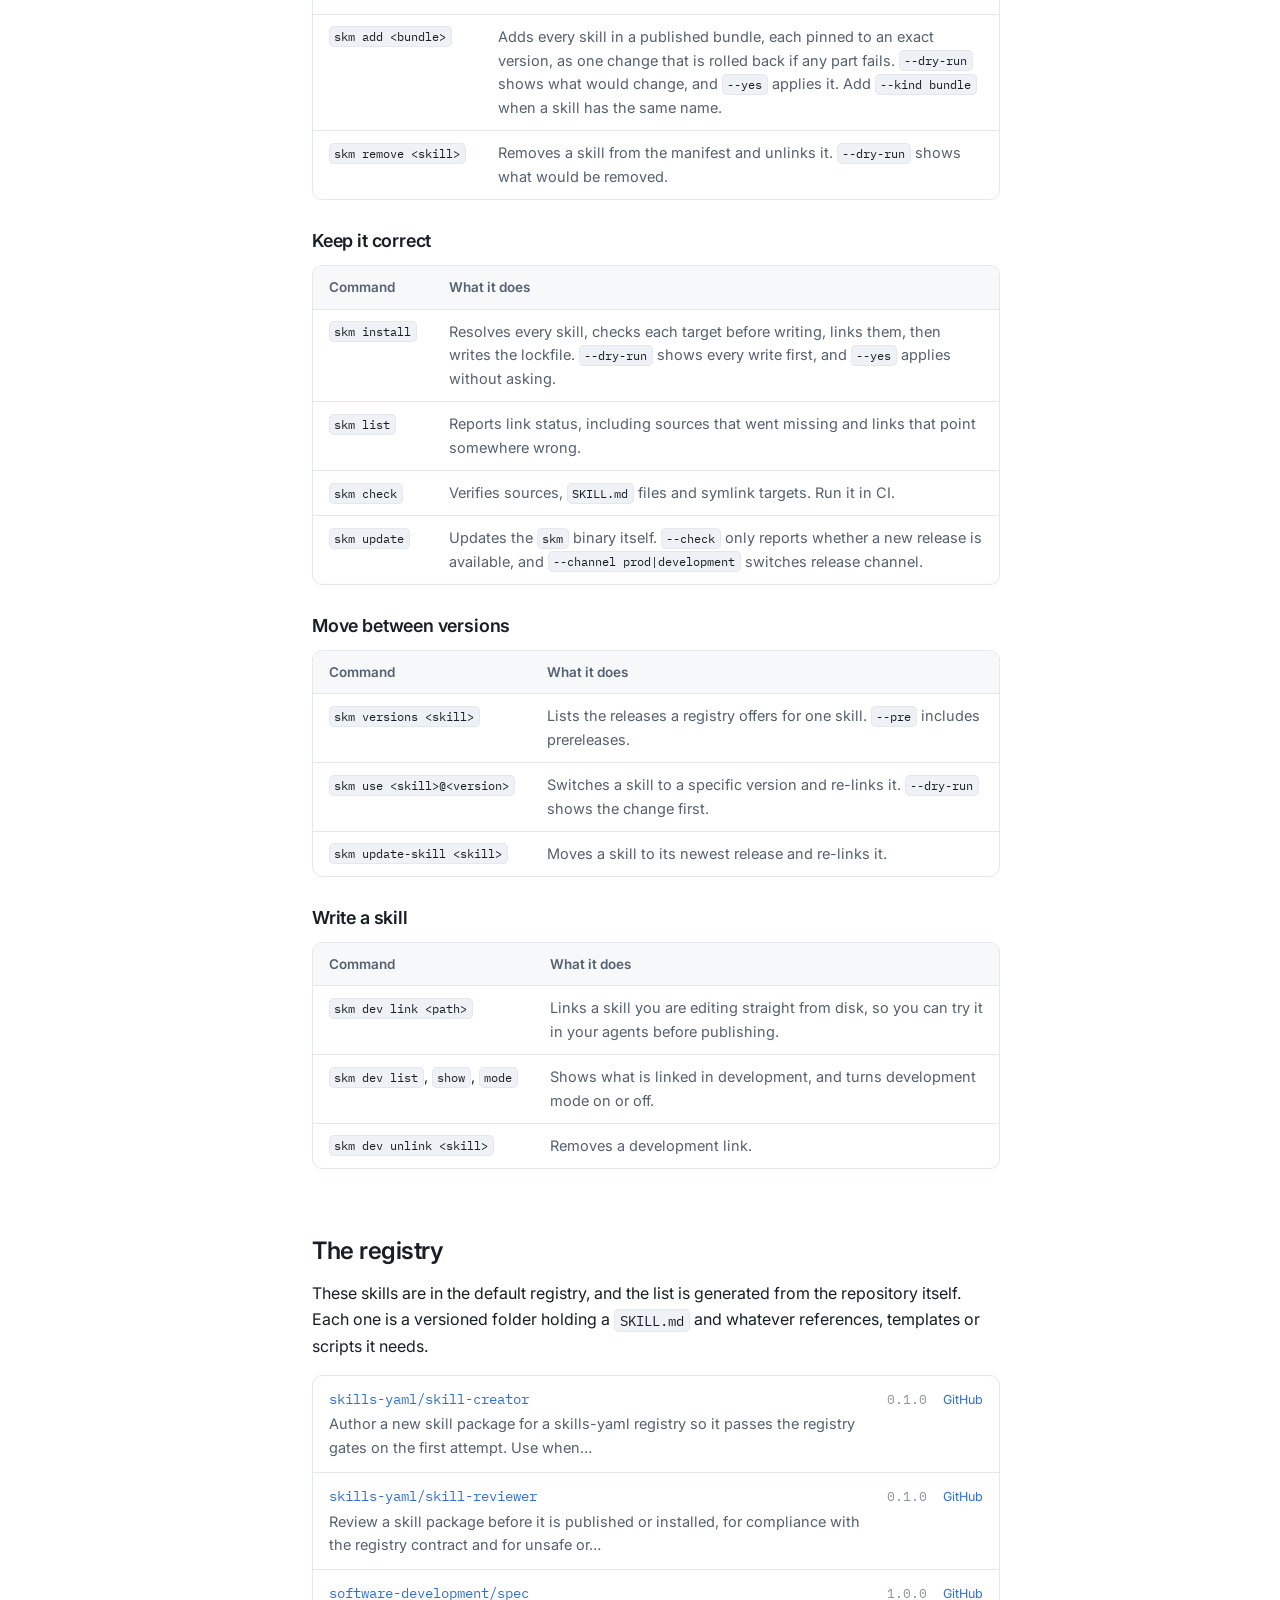
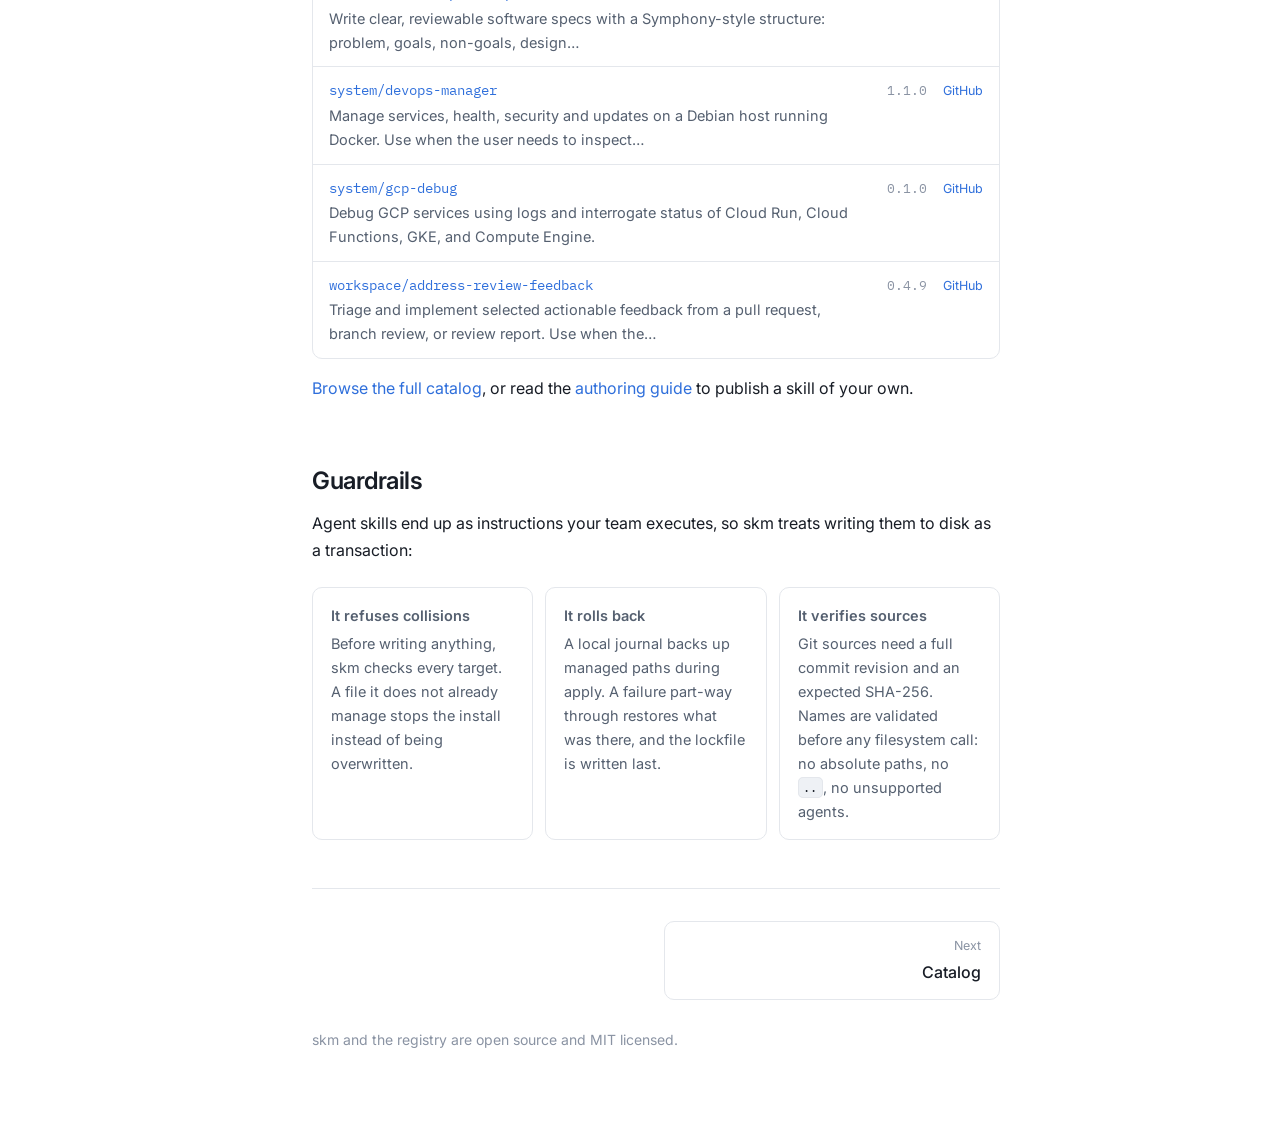
==== commit ec2e2bae: "docs(catalog): publish Workspace toolkit 0.13.1" ====
--- a/index.html
+++ b/index.html
@@ -313,8 +313,8 @@
             <span class="pv-name">workspace/address-review-feedback</span>
             <span class="pv-desc">Triage and implement selected actionable feedback from a pull request, branch review, or review report. Use when the…</span>
           </a>
-          <span class="pv-version">0.4.8</span>
-          <a class="pv-source" href="https://github.com/skills-yaml/registry/tree/main/skills/workspace/address-review-feedback/v0.4.8" aria-label="View workspace/address-review-feedback on GitHub">GitHub</a>
+          <span class="pv-version">0.4.9</span>
+          <a class="pv-source" href="https://github.com/skills-yaml/registry/tree/main/skills/workspace/address-review-feedback/v0.4.9" aria-label="View workspace/address-review-feedback on GitHub">GitHub</a>
         </li>
         <!-- PREVIEW:END -->
         </ul>
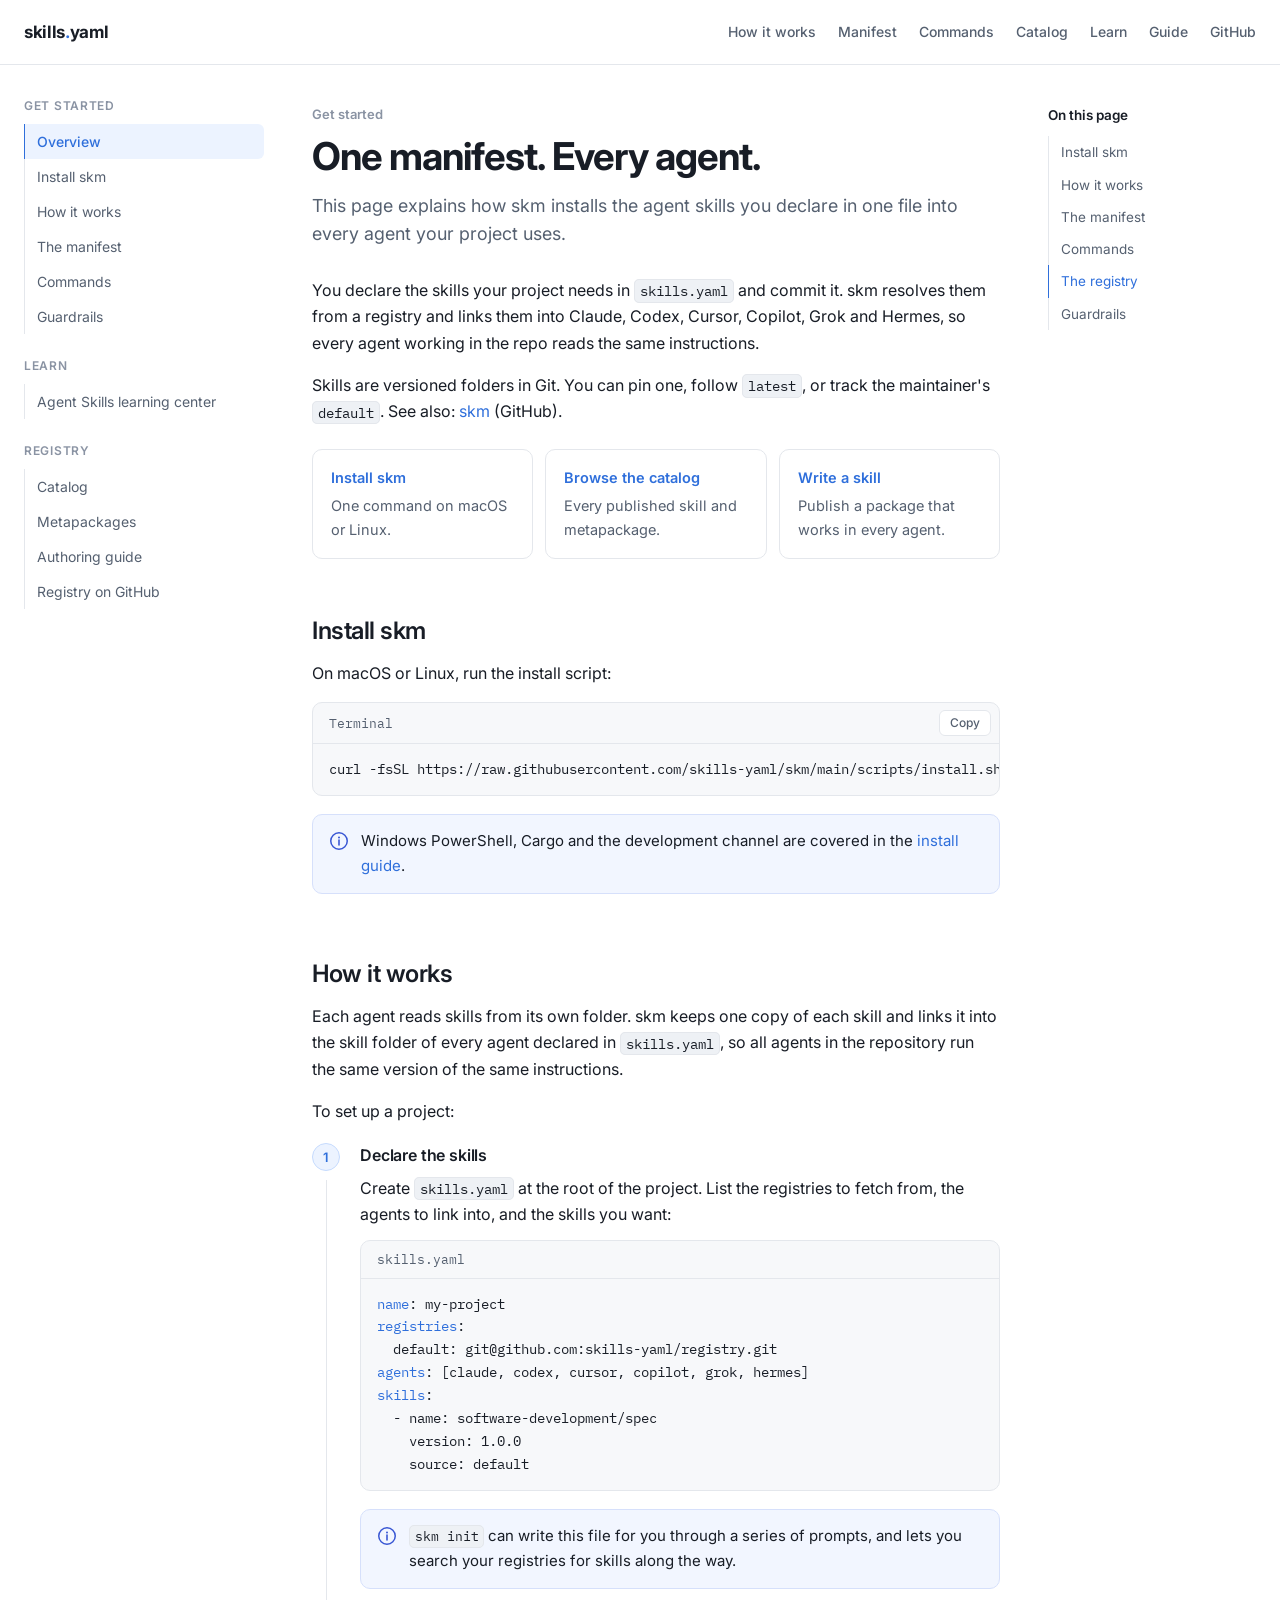
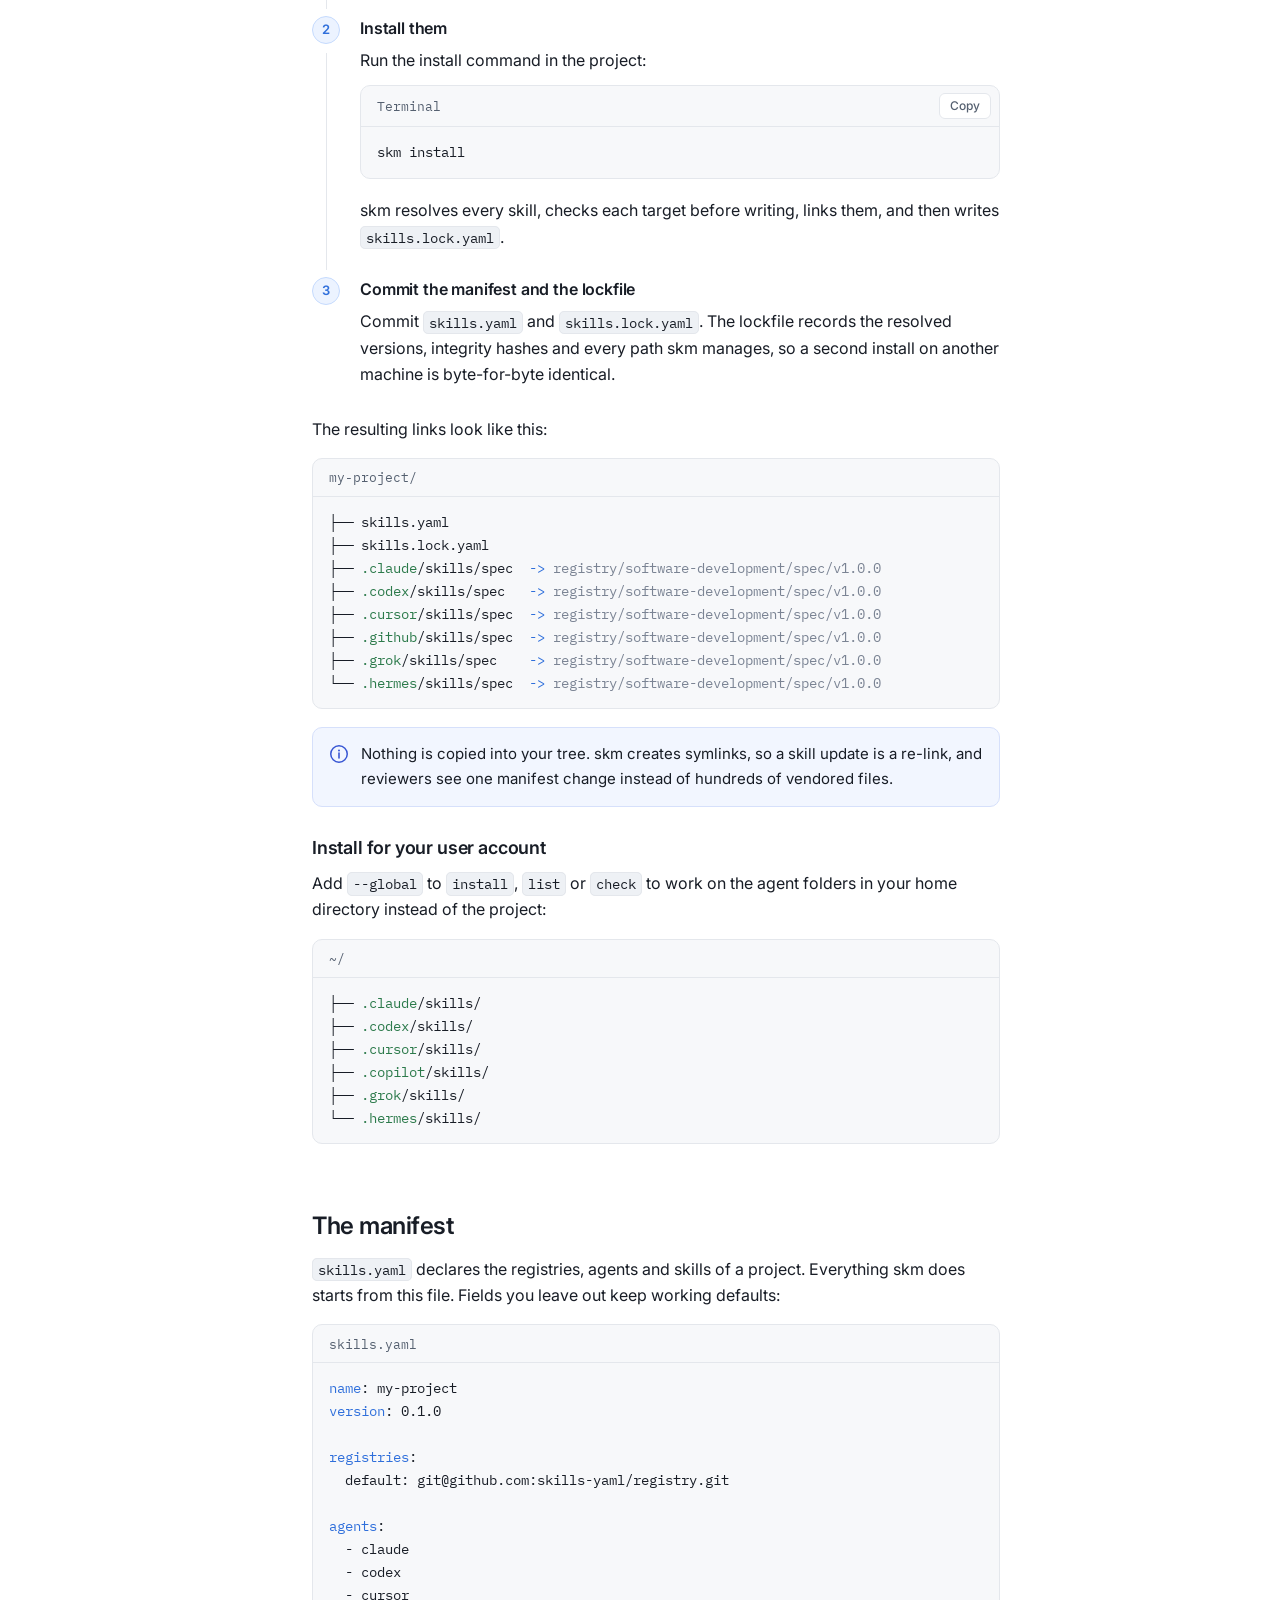
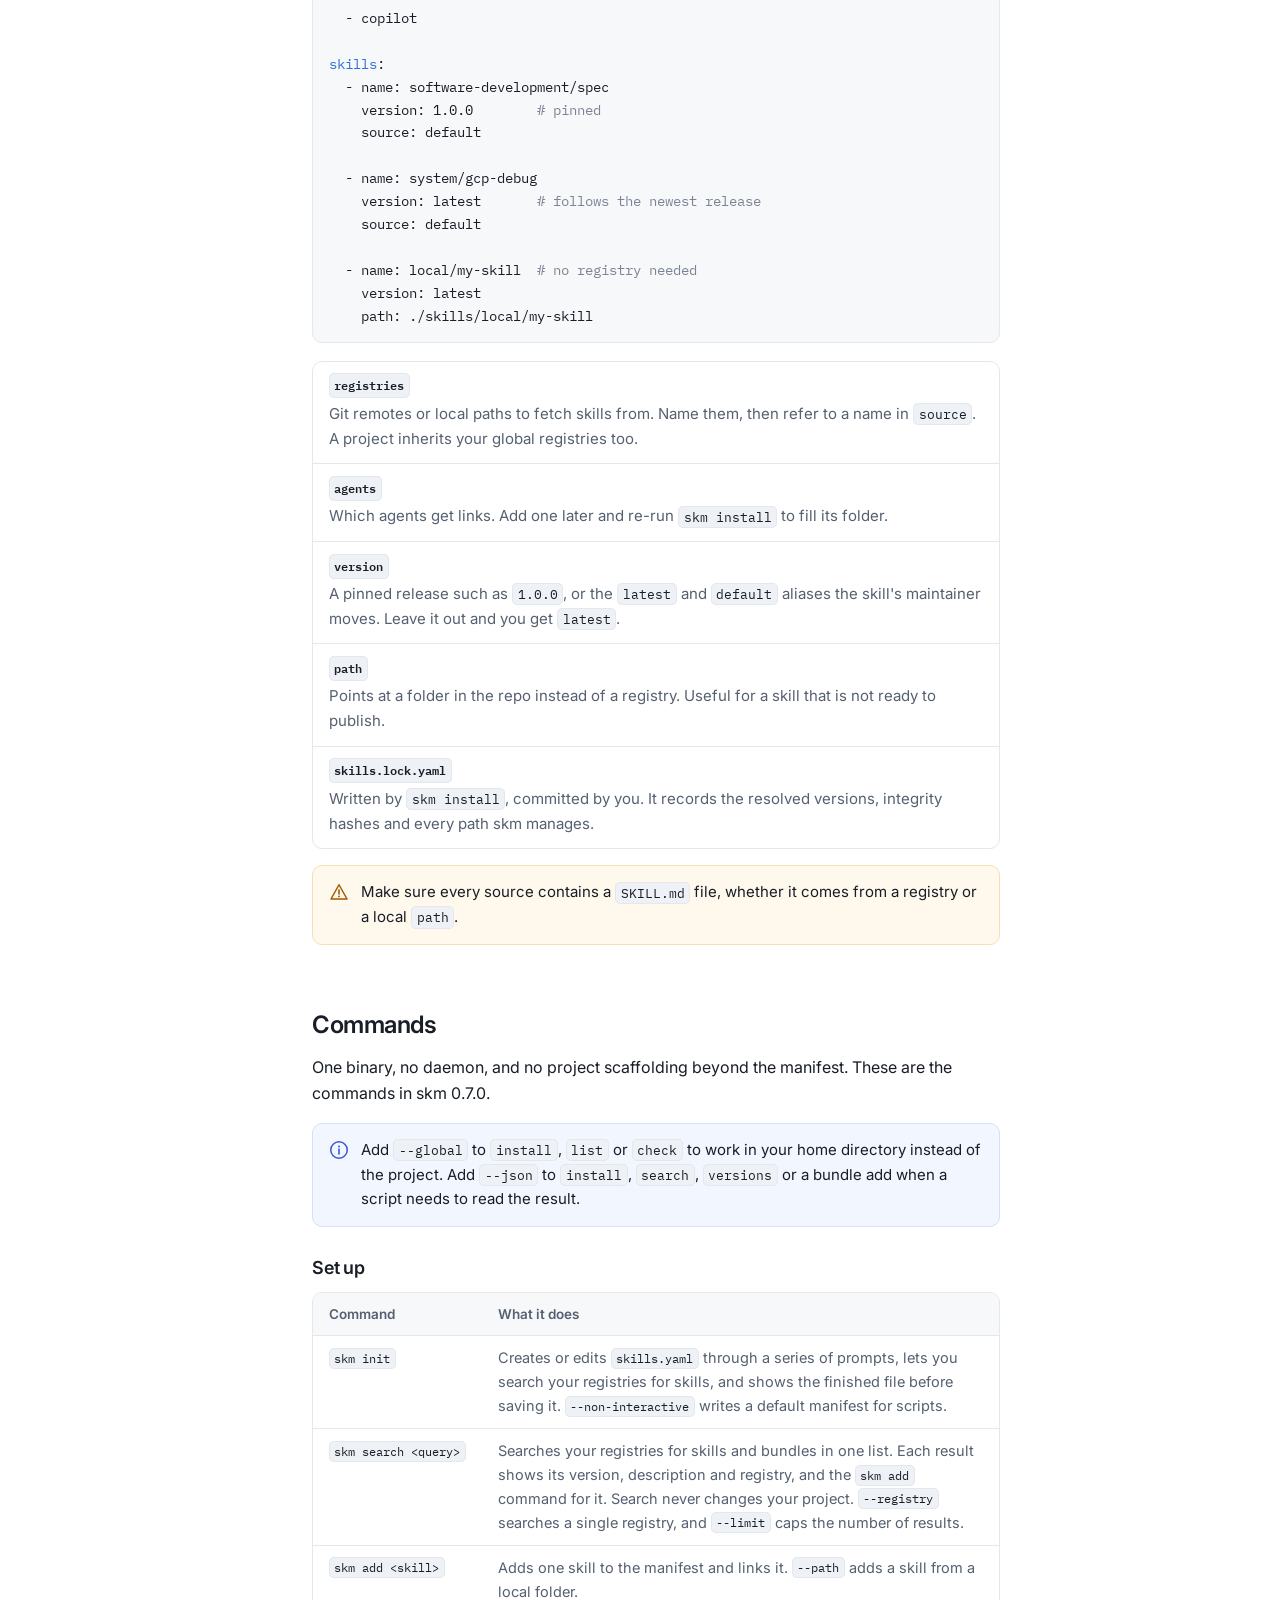
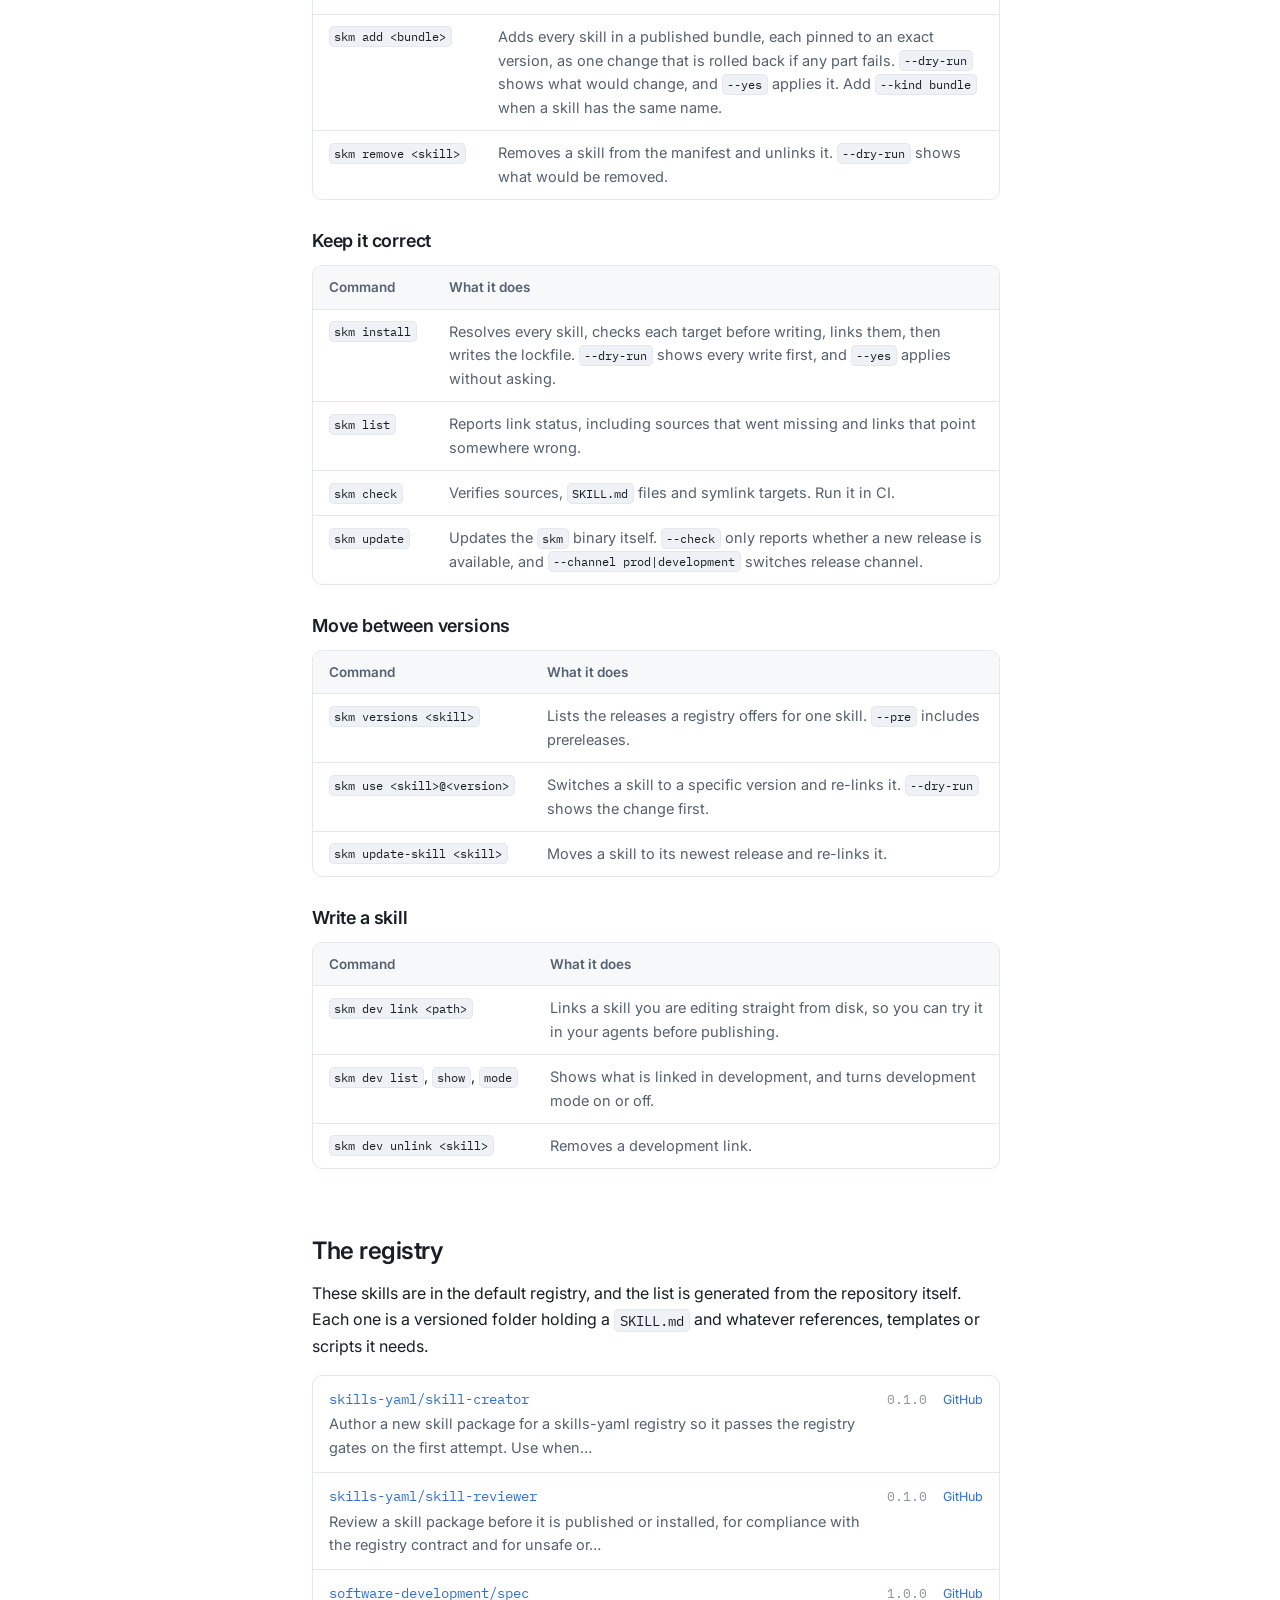
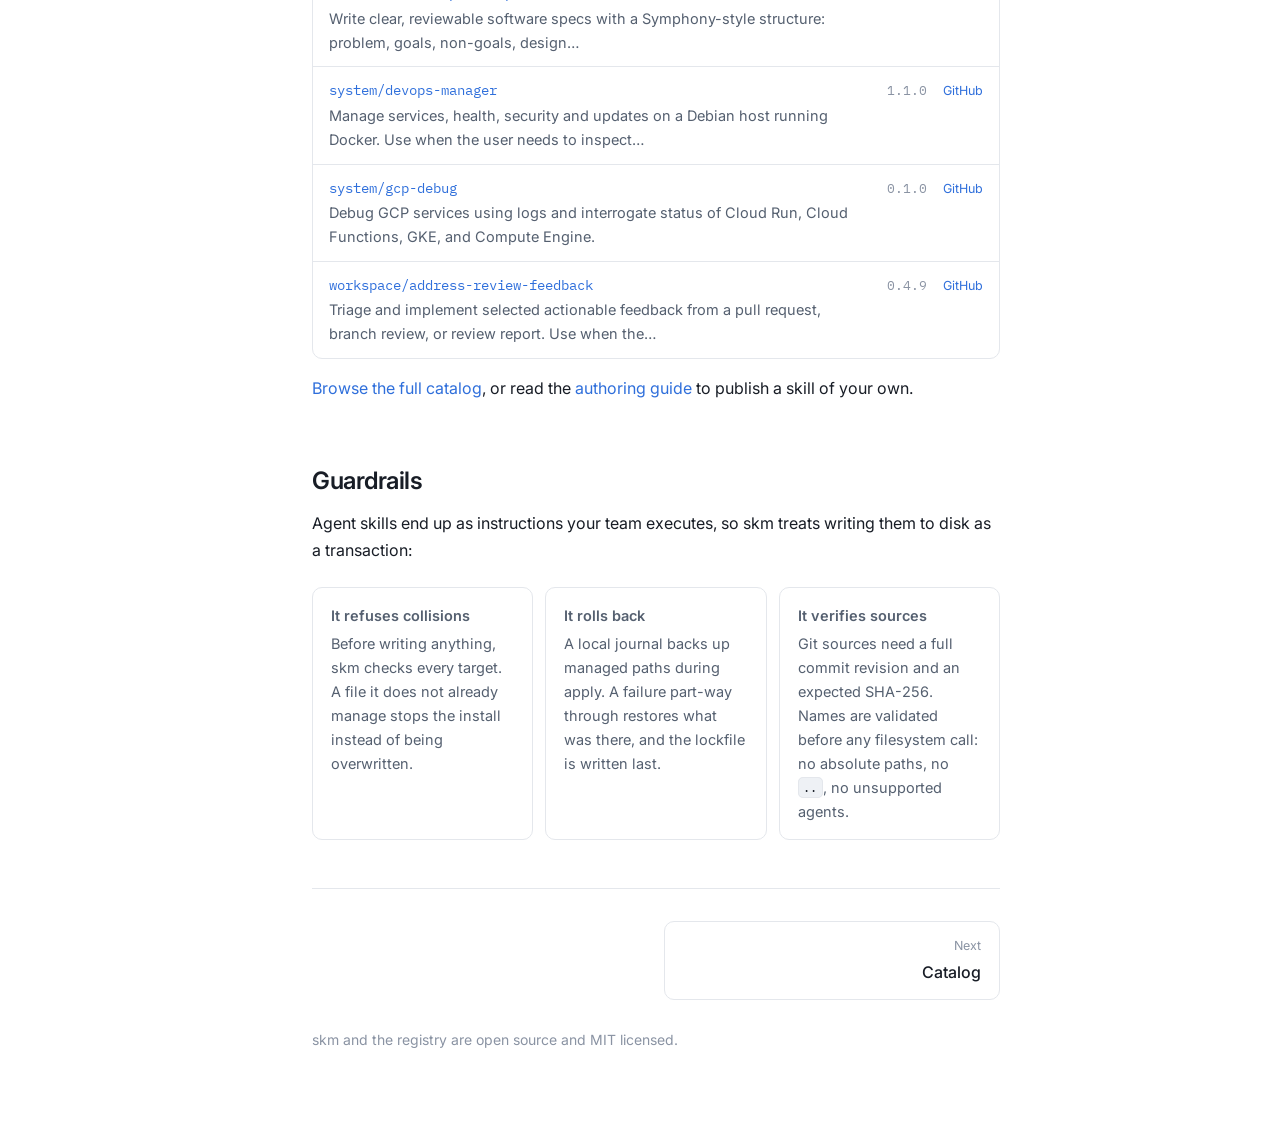
==== commit 8b89ab5f: "docs: publish Agent Skills learning center" ====
--- a/index.html
+++ b/index.html
@@ -14,7 +14,7 @@
 <link rel="preconnect" href="https://fonts.googleapis.com">
 <link rel="preconnect" href="https://fonts.gstatic.com" crossorigin>
 <link rel="stylesheet" href="https://fonts.googleapis.com/css2?family=Inter:wght@400;500;600;700&family=IBM+Plex+Mono:wght@400;500&display=swap">
-<link rel="stylesheet" href="assets/style.css?v=b9570faf57">
+<link rel="stylesheet" href="assets/style.css?v=9744fac2f0">
 </head>
 <body>
 <a class="skip" href="#main">Skip to content</a>
@@ -27,6 +27,7 @@
       <a href="#manifest">Manifest</a>
       <a href="#commands">Commands</a>
       <a href="catalog.html">Catalog</a>
+      <a href="/learn/">Learn</a>
       <a href="guide.html">Guide</a>
       <a href="https://github.com/skills-yaml/skm">GitHub</a>
     </nav>
@@ -44,6 +45,10 @@
       <li><a href="index.html#manifest">The manifest</a></li>
       <li><a href="index.html#commands">Commands</a></li>
       <li><a href="index.html#guardrails">Guardrails</a></li>
+    </ul>
+    <p class="docs-sidebar-group">Learn</p>
+    <ul>
+      <li><a href="/learn/">Agent Skills learning center</a></li>
     </ul>
     <p class="docs-sidebar-group">Registry</p>
     <ul>
--- a/assets/style.css
+++ b/assets/style.css
@@ -166,6 +166,15 @@
 .docs-page h4 { font-size: 1rem; font-weight: 600; line-height: 1.4; margin-bottom: 8px; letter-spacing: -0.01em; }
 .docs-page .step { scroll-margin-top: calc(var(--header) + 20px); }
 
+/* Lists and examples in the learning articles. */
+.docs-page section > ul:not(.preview), .docs-page section > ol:not(.stepper) { padding-left: 1.5rem; margin: 12px 0 18px; }
+.docs-page section > ul:not(.preview) > li { list-style: disc; margin: 6px 0; }
+.docs-page section > ol:not(.stepper) > li { list-style: decimal; margin: 6px 0; }
+.docs-page section > dl:not(.fields) { margin: 12px 0 18px; }
+.docs-page section > dl:not(.fields) dt { font-weight: 600; margin-top: 12px; }
+.docs-page section > dl:not(.fields) dd { margin: 2px 0 0 1rem; color: var(--text-2); }
+.docs-page section > pre { margin: 12px 0 18px; padding: 14px 16px; overflow-x: auto; border: 1px solid var(--line); border-radius: 10px; background: var(--bg-2); font-size: 13.5px; line-height: 1.7; }
+
 .docs-page :not(pre) > code {
   font-size: 0.86em; padding: 0.12em 0.36em; border-radius: 5px;
   background: var(--bg-3); border: 1px solid var(--line); color: var(--text);
